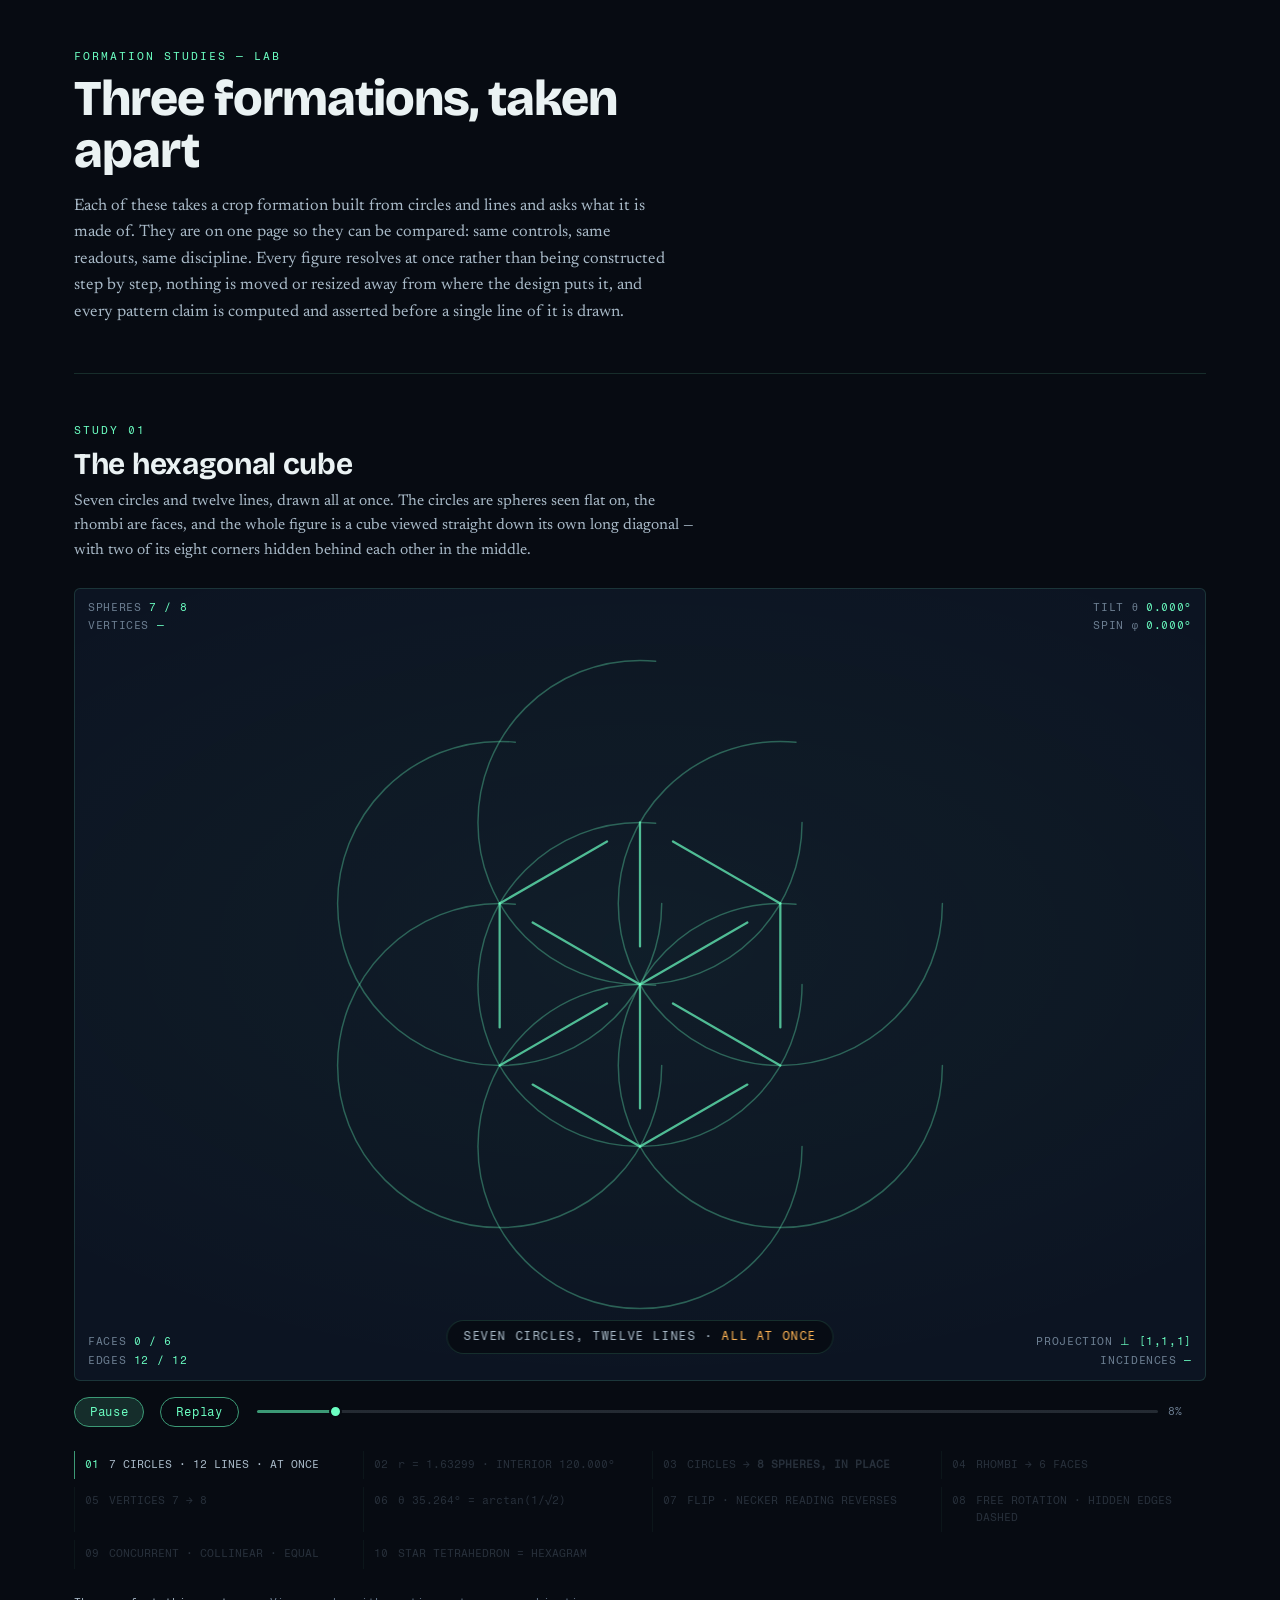
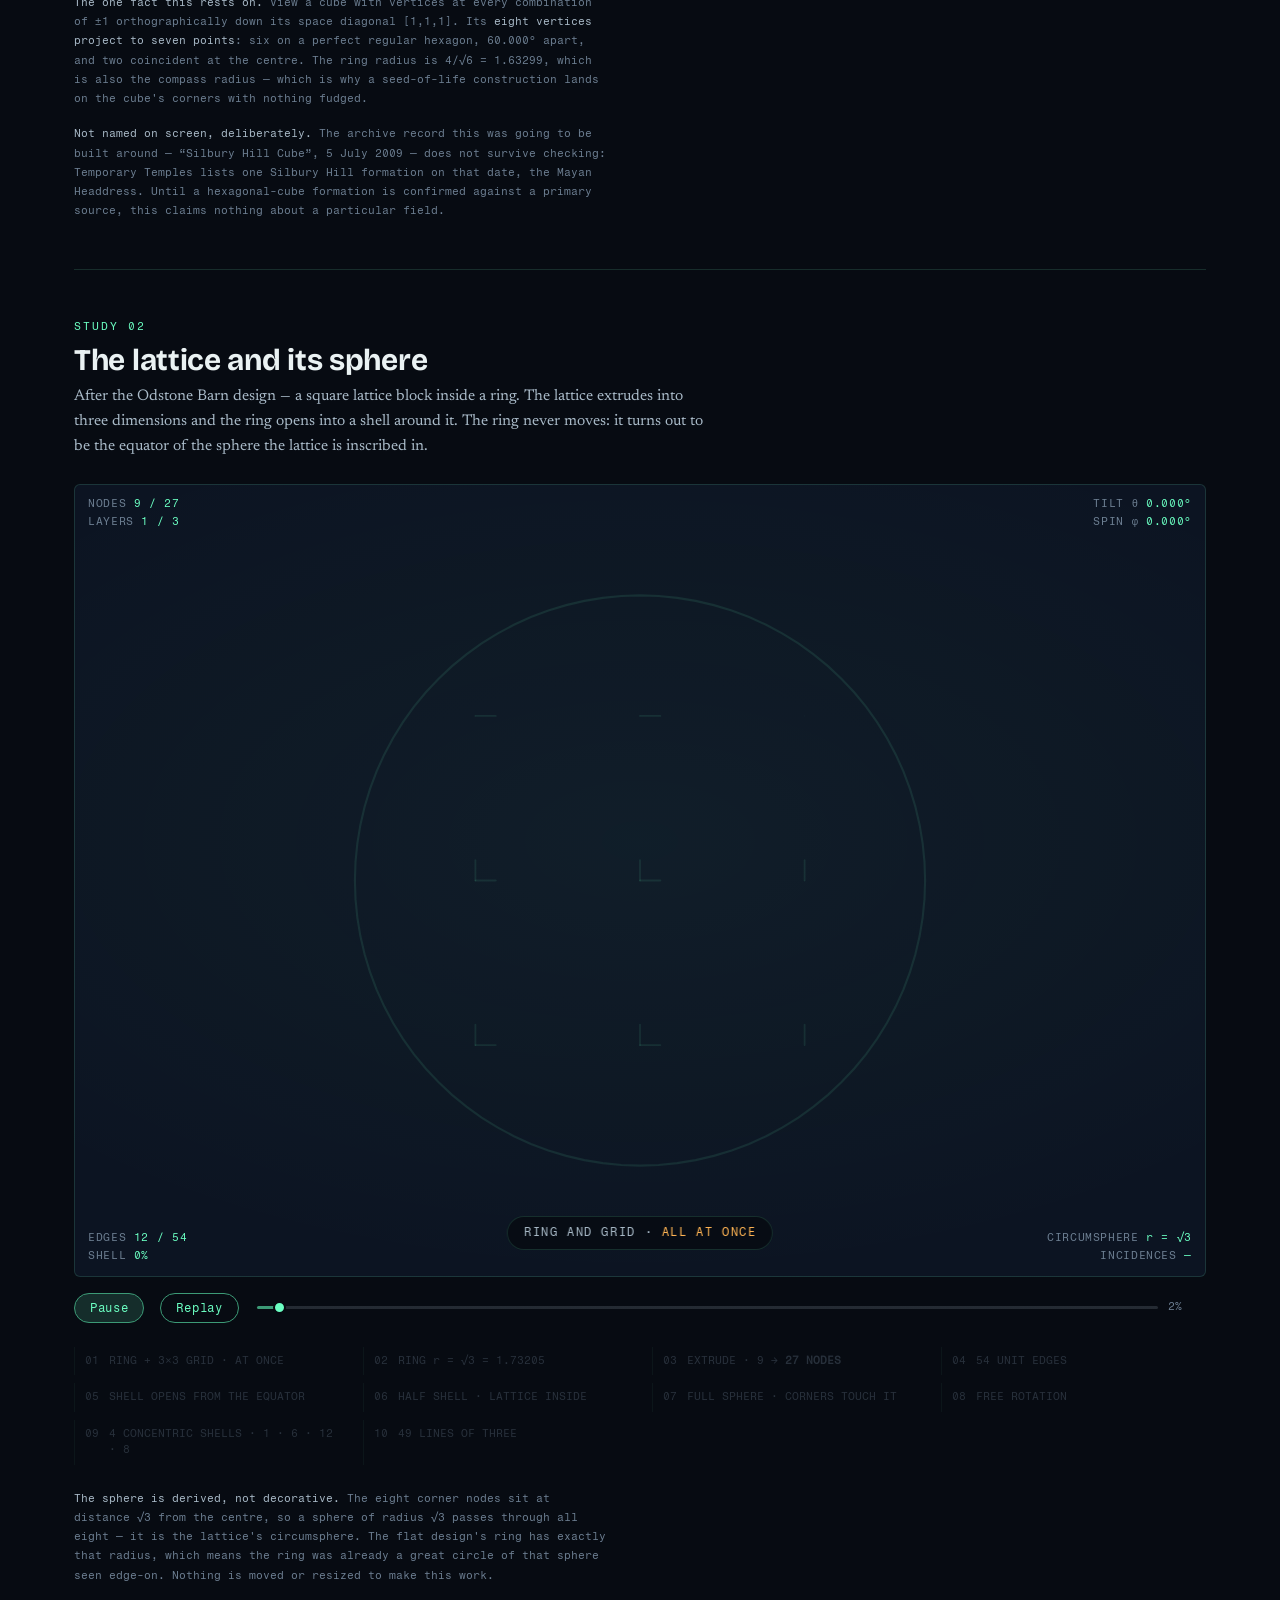
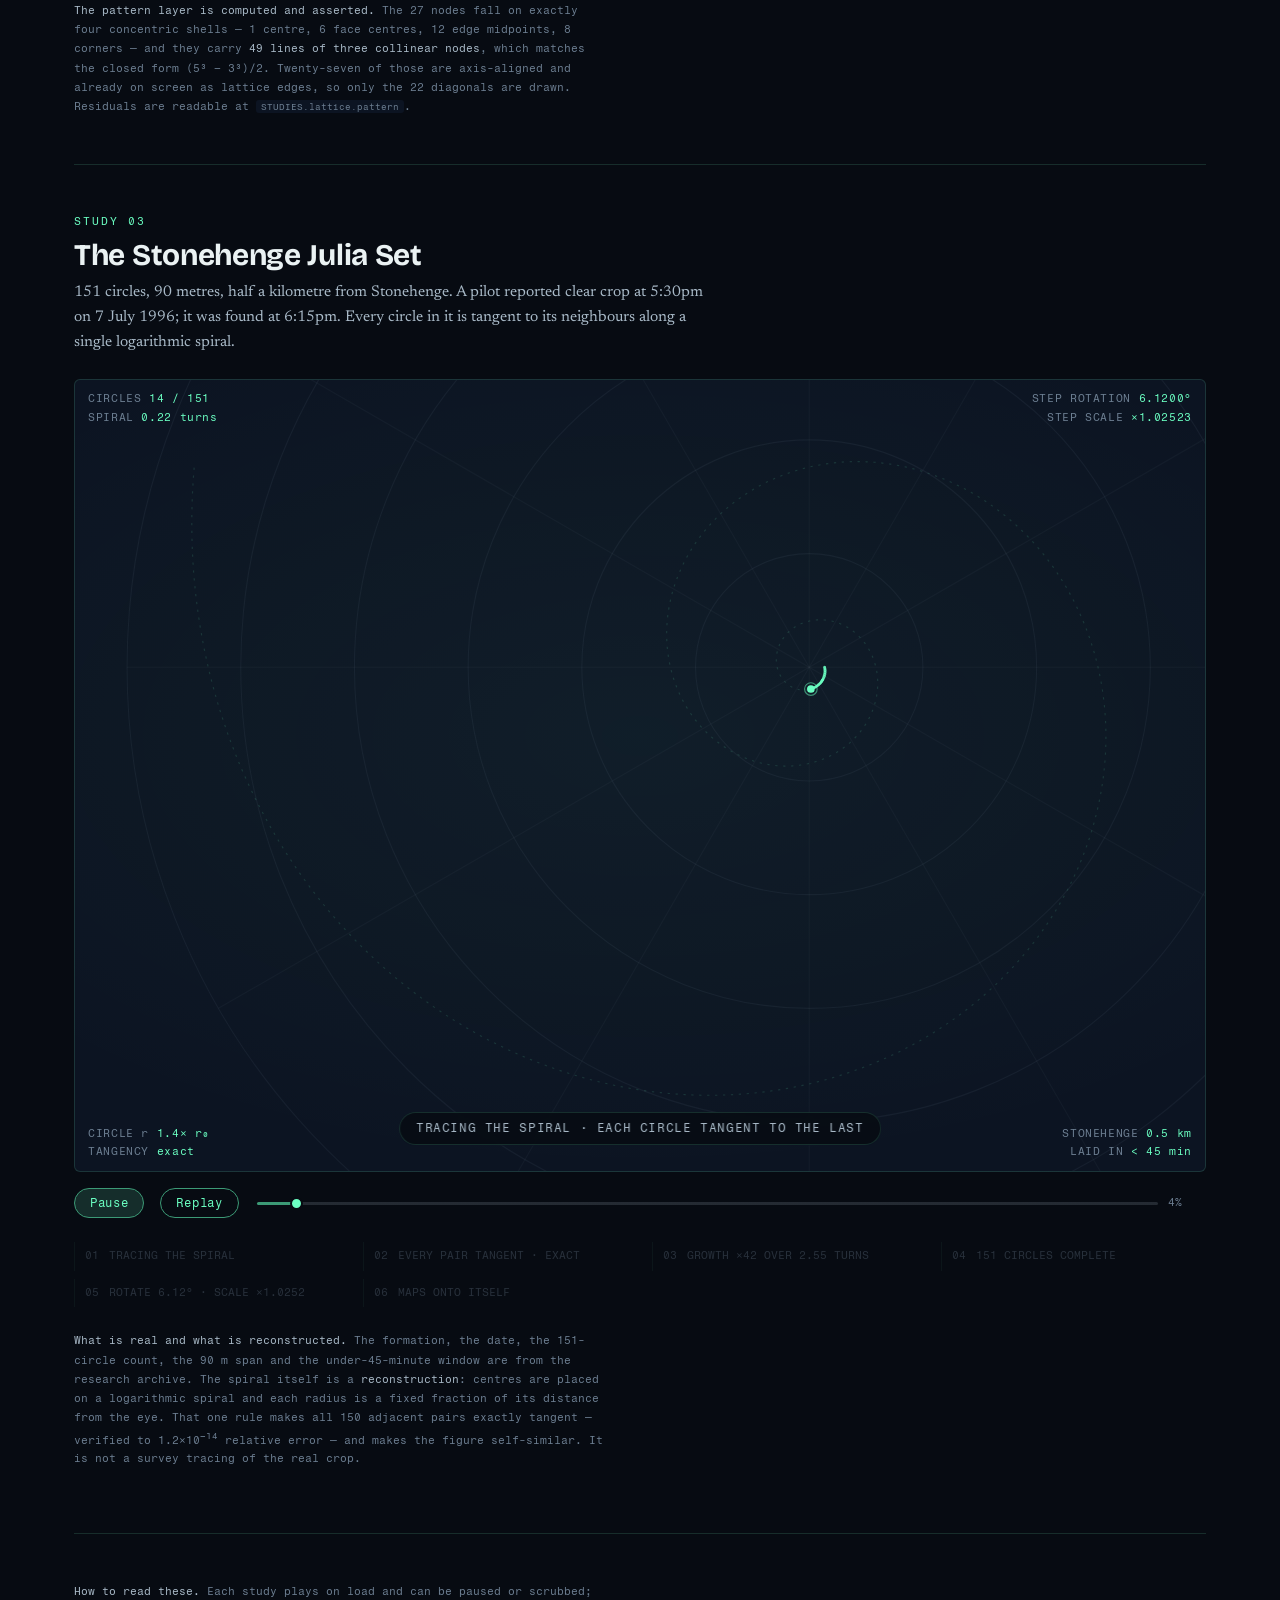
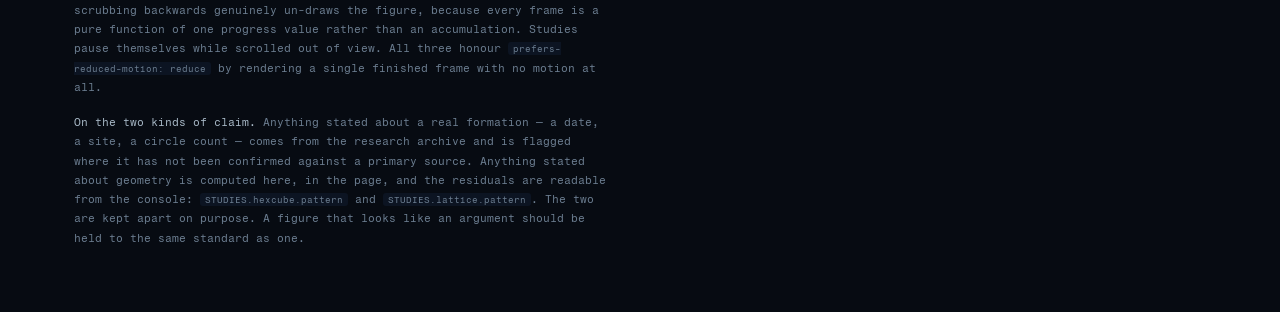
==== labs/index.html @ 10a56e7d "Scan 2026-08-01: no new formations found" ====
<!DOCTYPE html>
<html lang="en">
<head>
<meta charset="UTF-8">
<meta name="viewport" content="width=device-width, initial-scale=1.0">
<title>Formation studies — Crop Circle Watch</title>

<link rel="icon" type="image/svg+xml" href="../logo.svg">
<link rel="preconnect" href="https://fonts.googleapis.com">
<link rel="preconnect" href="https://fonts.gstatic.com" crossorigin>
<link href="https://fonts.googleapis.com/css2?family=Bricolage+Grotesque:wght@400;500;600;700;800&family=Newsreader:ital,wght@0,400;0,500;1,400&family=Fragment+Mono:ital@0;1&display=swap" rel="stylesheet">

<!-- Theme tokens from the site, then the shared lab chrome. Neither file
     defines a colour of its own beyond what styles.css already sets. -->
<link rel="stylesheet" href="../styles.css">
<link rel="stylesheet" href="labs.css">
</head>
<body>

<!-- Shared gradient defs. SVG paint-server references resolve document-wide,
     so one hidden defs block serves every study's own <svg>. -->
<svg width="0" height="0" aria-hidden="true" focusable="false" style="position:absolute">
  <defs>
    <radialGradient id="ccGlow">
      <stop offset="0%"   stop-color="var(--signal)" stop-opacity="0.55"/>
      <stop offset="100%" stop-color="var(--signal)" stop-opacity="0"/>
    </radialGradient>
  </defs>
</svg>

<main class="lab">

  <header class="lab-head">
    <p class="lab-eyebrow">Formation studies — lab</p>
    <h1 class="lab-title">Three formations, taken apart</h1>
    <p class="lab-lede">
      Each of these takes a crop formation built from circles and lines and
      asks what it is made of. They are on one page so they can be compared:
      same controls, same readouts, same discipline. Every figure resolves at
      once rather than being constructed step by step, nothing is moved or
      resized away from where the design puts it, and every pattern claim is
      computed and asserted before a single line of it is drawn.
    </p>
  </header>

  <div id="studies"><!-- populated by anim-engine.js --></div>

  <div class="lab-foot">
    <p class="lab-note">
      <b>How to read these.</b> Each study plays on load and can be paused or
      scrubbed; scrubbing backwards genuinely un-draws the figure, because every
      frame is a pure function of one progress value rather than an accumulation.
      Studies pause themselves while scrolled out of view. All three honour
      <code>prefers-reduced-motion: reduce</code> by rendering a single finished
      frame with no motion at all.
    </p>
    <p class="lab-note">
      <b>On the two kinds of claim.</b> Anything stated about a real formation —
      a date, a site, a circle count — comes from the research archive and is
      flagged where it has not been confirmed against a primary source. Anything
      stated about geometry is computed here, in the page, and the residuals are
      readable from the console: <code>STUDIES.hexcube.pattern</code> and
      <code>STUDIES.lattice.pattern</code>. The two are kept apart on purpose.
      A figure that looks like an argument should be held to the same standard as
      one.
    </p>
  </div>

</main>

<script src="anim-engine.js"></script>
<script src="studies.js"></script>
<script>
(function () {
  'use strict';
  var host = document.getElementById('studies');
  window.__STUDIES = window.ANIM.mountAll(host, window.STUDIES.all);
})();
</script>

</body>
</html>
---- styles.css ----
/* ==========================================================================
   Crop Circle Watch — stylesheet
   Theme: research-console / SETI-listening-post. Dark, quiet, geometric.
   Palette and spacing are defined as variables below — change them here to
   re-theme the whole site without touching markup.

   Type system (deliberately not the usual Inter/Poppins/Space-Grotesk set):
     --font-display  Bricolage Grotesque — headlines, big numbers
     --font-body     Newsreader (serif)  — narrative prose: descriptions,
                      taglines, the About page
     --font-mono     Fragment Mono       — UI chrome, data, labels, tags
   ========================================================================== */

:root{
  /* -- palette -- */
  --bg-0:#070b12;
  --bg-1:#0b1220;
  --panel:#0e1828;
  --panel-soft:#0c1422;
  --border:rgba(120,255,200,0.14);
  --border-strong:rgba(120,255,200,0.30);
  --text-0:#eaf2f3;
  --text-1:#a9bac8;
  --text-2:#6c7e91;
  --accent:#6bffc2;
  --accent-dim:#3c9a76;
  --signal:#ffb454;
  --signal-dim:#9a6c33;

  /* -- chart palette (research page) --
     These are NOT the UI accent colors. Chart marks sit on --panel and have to
     survive colour-vision deficiency, so they were computed in OKLCH at a
     lightness the dark surface can hold (L 0.48-0.67) and machine-validated for
     lightness band, chroma floor, adjacent-pair CVD separation (Machado 2009),
     and WCAG contrast vs --panel. The UI accent #6bffc2 sits at L 0.90 and
     FAILS that band, which is why it is not in this list.

     Assign --cat-1..8 in fixed order and never cycle them: a 9th series folds
     into an "Other" bucket instead. Reordering these breaks CVD separation
     between neighbours — re-run the validator if you change them. */
  --cat-1:#00ac7d;  /* mint   */
  --cat-2:#c68102;  /* amber  */
  --cat-3:#4296e7;  /* blue   */
  --cat-4:#dd696d;  /* red    */
  --cat-5:#78a235;  /* lime   */
  --cat-6:#b773cb;  /* violet */
  --cat-7:#db6f49;  /* orange */
  --cat-8:#0da5b2;  /* teal   */

  /* Sequential ramp (magnitude) — one hue, monotone lightness, light end
     clears the surface at 2.6:1. */
  --seq-1:#04684e;
  --seq-2:#078968;
  --seq-3:#15ab83;
  --seq-4:#48cba1;
  --seq-5:#6eecc1;

  /* Diverging pair (polarity) — amber vs mint with a NEUTRAL grey midpoint.
     Never put a hue at the midpoint. */
  --div-neg-3:#a66c04; --div-neg-2:#ce8703; --div-neg-1:#f0a63c;
  --div-mid:#5c6672;
  --div-pos-1:#36d4a6; --div-pos-2:#05b388; --div-pos-3:#02906d;

  /* Chart chrome — grid and axes stay recessive so marks carry the eye. */
  --chart-grid:rgba(169,186,200,0.13);
  --chart-axis:rgba(169,186,200,0.28);
  --chart-surface:var(--panel);

  /* -- type -- */
  --font-display:'Bricolage Grotesque', 'Segoe UI', sans-serif;
  --font-body:'Newsreader', Georgia, 'Times New Roman', serif;
  --font-mono:'Fragment Mono', 'SF Mono', Consolas, monospace;

  /* -- spacing scale (8px base) -- */
  --s-1:4px; --s-2:8px; --s-3:16px; --s-4:24px; --s-5:32px; --s-6:48px; --s-7:64px;

  --radius:6px;
  --max-width:1180px;
}

*{ box-sizing:border-box; }
/* NB: no `overflow-x:hidden` on html/body — it turns the root into a scroll
   container, which breaks `position:sticky` (the timeline rail) and scroll
   anchoring. Horizontal bleed is prevented at the source instead: the
   watermark layer is `position:fixed` with its own `overflow:hidden`, and the
   hero clips its radar, so nothing overflows the document width. */
html{ scroll-behavior:smooth; }

body{
  margin:0;
  background:var(--bg-0);
  color:var(--text-0);
  font-family:var(--font-body);
  font-size:16px;
  line-height:1.55;
  -webkit-font-smoothing:antialiased;
  min-height:100vh;
}

/* custom scrollbar — thin, accent-tinted, not default chrome */
::-webkit-scrollbar{ width:10px; height:10px; }
::-webkit-scrollbar-track{ background:var(--bg-0); }
::-webkit-scrollbar-thumb{ background:var(--accent-dim); border-radius:6px; }
::-webkit-scrollbar-thumb:hover{ background:var(--accent); }

a{ color:var(--accent); text-decoration:none; }
a:hover{ text-decoration:underline; }
code{ font-family:var(--font-mono); background:var(--panel-soft); padding:1px 5px; border-radius:3px; font-size:0.85em; }

/* ---------------------------------------------------------------------- */
/* Ambient background — restrained starfield + glow, no neon overload    */
/* ---------------------------------------------------------------------- */

.bg-field{
  position:fixed; inset:0; z-index:-2; pointer-events:none;
  background:
    radial-gradient(1px 1px at 8% 22%, rgba(255,255,255,0.5) 50%, transparent 51%),
    radial-gradient(1px 1px at 24% 64%, rgba(255,255,255,0.35) 50%, transparent 51%),
    radial-gradient(1px 1px at 41% 12%, rgba(255,255,255,0.4) 50%, transparent 51%),
    radial-gradient(1px 1px at 58% 78%, rgba(255,255,255,0.3) 50%, transparent 51%),
    radial-gradient(1px 1px at 72% 38%, rgba(255,255,255,0.45) 50%, transparent 51%),
    radial-gradient(1px 1px at 87% 54%, rgba(255,255,255,0.3) 50%, transparent 51%),
    radial-gradient(1px 1px at 95% 18%, rgba(255,255,255,0.4) 50%, transparent 51%),
    radial-gradient(1px 1px at 14% 90%, rgba(255,255,255,0.3) 50%, transparent 51%),
    radial-gradient(900px 600px at 12% -10%, rgba(107,255,194,0.07), transparent 60%),
    radial-gradient(900px 700px at 105% 110%, rgba(255,180,84,0.06), transparent 60%),
    linear-gradient(180deg, var(--bg-0), var(--bg-1) 60%, var(--bg-0));
  background-repeat:no-repeat;
  background-size:100% 100%;
}

/* Giant, near-invisible crop-circle / sacred-geometry glyphs bleeding off
   the page edges — a texture, not a decoration. Fixed + clipped via the
   body's overflow-x guard so they never introduce a horizontal scrollbar.

   Each of the 13 instances (wm-1..wm-13) sets its own size/position/color
   plus three timing custom properties — --wm-peak (the faint opacity it
   fades up to), --wm-duration, --wm-delay — so the shared `wm-fade`
   keyframes below produce a slow, staggered, asynchronous breathing effect
   instead of everything pulsing in lockstep. Position/size/timing are the
   only things that vary per instance; the fade mechanics live in one place. */
.bg-watermarks{
  position:fixed; inset:0; z-index:-2; pointer-events:none; overflow:hidden;
}
.bg-watermarks .wm{
  position:absolute;
  color:var(--accent);
  fill:none;
  opacity:0;
  animation:wm-fade var(--wm-duration, 24s) ease-in-out var(--wm-delay, 0s) infinite;
}
@keyframes wm-fade{
  0%, 100%  { opacity:0; }
  15%, 55%  { opacity:var(--wm-peak); }
  70%       { opacity:0; }
}
@media (prefers-reduced-motion:reduce){
  .bg-watermarks .wm{ animation:none; opacity:var(--wm-peak); }
}

.wm-1{
  width:70vw; height:70vw; max-width:1100px; max-height:1100px;
  top:-22vw; left:-20vw;
  --wm-peak:0.035; --wm-duration:26s; --wm-delay:0s;
}
.wm-2{
  width:60vw; height:60vw; max-width:950px; max-height:950px;
  bottom:-24vw; right:-18vw;
  color:var(--signal);
  --wm-peak:0.03; --wm-duration:31s; --wm-delay:4s;
}
.wm-3{
  width:40vw; height:40vw; max-width:640px; max-height:640px;
  top:38vh; right:-16vw;
  --wm-peak:0.025; --wm-duration:22s; --wm-delay:9s;
}
.wm-4{
  width:26vw; height:26vw; max-width:420px; max-height:420px;
  top:-7vw; right:2vw;
  --wm-peak:0.03; --wm-duration:28s; --wm-delay:14s;
}
.wm-5{
  width:22vw; height:22vw; max-width:360px; max-height:360px;
  top:28vh; left:-9vw;
  color:var(--signal);
  --wm-peak:0.025; --wm-duration:20s; --wm-delay:2s;
}
.wm-6{
  width:34vw; height:34vw; max-width:540px; max-height:540px;
  bottom:-11vw; left:3vw;
  --wm-peak:0.03; --wm-duration:33s; --wm-delay:11s;
}
.wm-7{
  width:24vw; height:24vw; max-width:380px; max-height:380px;
  top:10vh; left:36vw;
  --wm-peak:0.02; --wm-duration:24s; --wm-delay:18s;
}
.wm-8{
  width:17vw; height:17vw; max-width:270px; max-height:270px;
  top:-4vw; left:42vw;
  color:var(--signal);
  --wm-peak:0.028; --wm-duration:19s; --wm-delay:7s;
}
.wm-9{
  width:29vw; height:29vw; max-width:460px; max-height:460px;
  bottom:-8vw; left:28vw;
  --wm-peak:0.025; --wm-duration:29s; --wm-delay:21s;
}
.wm-10{
  width:16vw; height:16vw; max-width:250px; max-height:250px;
  top:58vh; left:-6vw;
  color:var(--signal);
  --wm-peak:0.03; --wm-duration:21s; --wm-delay:16s;
}
.wm-11{
  width:23vw; height:23vw; max-width:360px; max-height:360px;
  bottom:5vh; right:-8vw;
  --wm-peak:0.025; --wm-duration:27s; --wm-delay:6s;
}
.wm-12{
  width:19vw; height:19vw; max-width:300px; max-height:300px;
  top:6vh; right:23vw;
  color:var(--signal);
  --wm-peak:0.025; --wm-duration:23s; --wm-delay:24s;
}
.wm-13{
  width:21vw; height:21vw; max-width:330px; max-height:330px;
  bottom:16vh; left:13vw;
  --wm-peak:0.028; --wm-duration:25s; --wm-delay:13s;
}

.bg-scan{
  position:fixed; inset:0; z-index:-1; pointer-events:none; opacity:0.35;
  background:repeating-linear-gradient(
    to bottom,
    rgba(255,255,255,0.012) 0px,
    rgba(255,255,255,0.012) 1px,
    transparent 1px,
    transparent 3px
  );
}

/* ---------------------------------------------------------------------- */
/* Header — slim sticky bar with site nav                                */
/* ---------------------------------------------------------------------- */

/* NO backdrop-filter here — deliberately. This bar used to be
   rgba(7,11,18,0.86) + blur(10px), which is what caused the intermittent
   flashing. `backdrop-filter` has to re-sample and re-blur everything painted
   behind the element every time that content changes, and behind this header
   sit EIGHT infinite animations: five .bg-watermarks fading opacity on a
   fixed, full-viewport layer, the radar beam and a blip in the hero, and the
   brand mark's own spin. So the blur was being re-rasterized forever, even on
   a completely idle page — and it read as *intermittent* because the watermark
   fades are staggered on 24s cycles with varied delays, so it surfaced in
   bursts as each one drifted under the bar.
   At 86% over a near-black page the blur was doing almost nothing visible
   anyway, so this is opaque instead: same look, none of the cost. If you ever
   reintroduce a translucent header, check what's animating underneath first. */
.site-header{
  position:sticky;
  top:0;
  z-index:50;
  background:var(--bg-0);
  border-bottom:1px solid var(--border);
}

.site-header-inner{
  max-width:var(--max-width);
  margin:0 auto;
  padding:var(--s-4) var(--s-4);
  display:flex;
  flex-wrap:nowrap;
  gap:var(--s-3) var(--s-5);
  /* Top-aligned so the last-scan stamp sits in the actual top corner; the
     brand block is taller, and centering would drop the stamp to mid-bar. */
  align-items:flex-start;
  justify-content:space-between;
  transition:padding .2s ease;
}
.brand{ flex:0 1 auto; min-width:0; }
.header-end{ flex:0 0 auto; }

body.compact .site-header-inner{ padding-top:var(--s-2); padding-bottom:var(--s-2); align-items:center; }
body.compact .brand-mark{ width:34px; height:34px; }
body.compact .tagline{ display:none; }
body.compact .cereology-note{ display:none; }
body.compact .brand-text h1{ font-size:16px; }

.brand{ display:flex; align-items:center; gap:var(--s-3); }

.brand-mark{
  width:60px; height:60px;
  color:var(--accent);
  filter:drop-shadow(0 0 8px rgba(107,255,194,0.35));
  flex-shrink:0;
  animation:spin-slow 13s linear infinite;
  transition:width .2s ease, height .2s ease;
  /* Own compositor layer: this rotates forever AND carries a drop-shadow, so
     without a layer of its own every frame of the spin dirties the whole
     header strip. */
  will-change:transform;
}
@keyframes spin-slow{ to{ transform:rotate(360deg); } }

.brand-text h1{
  font-family:var(--font-display);
  font-size:clamp(21px, 2.7vw, 27px);
  letter-spacing:0.045em;
  margin:0 0 4px;
  font-weight:700;
  transition:font-size .2s ease;
}

.tagline{
  margin:0;
  font-family:var(--font-body);
  color:var(--text-1);
  font-size:14px;
  max-width:46ch;
}

/* Cereology note reused as a header subheading — same markup/class as the
   About-page definition, just smaller and tighter since it now sits under
   the tagline in a fixed-height bar instead of floating in the hero. */
.brand-text .cereology-note{
  margin:4px 0 0;
  gap:7px;
  flex-wrap:nowrap;
  white-space:nowrap;
}
.brand-text .cereology-note .cer-word{ font-size:14.5px; font-style:italic; }
.brand-text .cereology-note .cer-pos{ font-size:12px; }
.brand-text .cereology-note .cer-def{ font-size:14px; flex-basis:auto; }

/* Wraps: with five items the nav is wider than a phone viewport, and an
   unwrapped flex row would push "About" off the right edge. */
.site-nav{ display:flex; gap:var(--s-2) var(--s-4); align-items:center; flex-wrap:wrap; }
.nav-link{
  font-family:var(--font-mono);
  font-size:12.5px;
  letter-spacing:0.08em;
  color:var(--text-1);
  padding:6px 1px;
  border-bottom:1px solid transparent;
}
.nav-link:hover, .nav-link.active{ color:var(--accent); border-bottom-color:var(--accent); text-decoration:none; }

/* Right side of the header bar, stacked as two right-aligned rows:
     row 1 — the last-scan stamp, in the top corner
     row 2 — nav + compact search, beneath it
   Previously all three sat on one row next to the wordmark, which ran the nav
   into the title once the nav grew. Splitting the rows gives the wordmark the
   full left half and keeps the nav clear of it at every width. */
.header-end{
  display:flex;
  flex-direction:column;
  align-items:flex-end;
  gap:var(--s-2);
  flex:0 0 auto;
}

.header-controls{
  display:flex;
  align-items:center;
  gap:var(--s-4);
  flex-wrap:wrap;
  justify-content:flex-end;
}

.header-search .search-box{
  flex:0 1 180px;
  min-width:130px;
  padding:6px 10px;
}
.header-search .search-box svg{ width:14px; height:14px; }
.header-search .search-box input{ font-size:12.5px; }

.header-scan{
  margin:0;
  text-align:right;
  white-space:nowrap;
}
.header-scan dt{
  font-family:var(--font-mono);
  font-size:9.5px;
  letter-spacing:0.12em;
  color:var(--text-2);
  margin:0 0 2px;
  text-transform:uppercase;
}
.header-scan dd{
  margin:0;
  font-family:var(--font-mono);
  font-size:13px;
  /* Always the theme green. Staleness is signalled by the hero status line and
     the footer stamp, not by recolouring this. */
  color:var(--accent);
}

/* ---------------------------------------------------------------------- */
/* Hero — the "dashboard" half of the page                               */
/* ---------------------------------------------------------------------- */

.hero{
  position:relative;
  max-width:var(--max-width);
  margin:0 auto;
  padding:var(--s-6) var(--s-4) var(--s-6);
  overflow:hidden;
}

.radar-sweep{
  position:absolute;
  top:-170px; right:-170px;
  width:440px; height:440px;
  pointer-events:none;
  z-index:0;
}

/* Concentric range rings + faint crosshairs — the static "scope" under the
   rotating beam. Drawn once, doesn't animate, so the eye reads it as a
   fixed instrument face. */
.radar-sweep::before{
  content:"";
  position:absolute;
  inset:0;
  border-radius:50%;
  background:
    repeating-radial-gradient(circle,
      rgba(107,255,194,0.10) 0px, rgba(107,255,194,0.10) 1px,
      transparent 1px, transparent 55px),
    linear-gradient(to bottom, transparent calc(50% - 1px), rgba(107,255,194,0.08) calc(50% - 1px), rgba(107,255,194,0.08) calc(50% + 1px), transparent calc(50% + 1px)),
    linear-gradient(to right, transparent calc(50% - 1px), rgba(107,255,194,0.08) calc(50% - 1px), rgba(107,255,194,0.08) calc(50% + 1px), transparent calc(50% + 1px));
  -webkit-mask-image:radial-gradient(circle, rgba(0,0,0,0.9) 0%, rgba(0,0,0,0.55) 70%, transparent 100%);
  mask-image:radial-gradient(circle, rgba(0,0,0,0.9) 0%, rgba(0,0,0,0.55) 70%, transparent 100%);
  opacity:0.8;
}

/* The rotating beam itself: bright leading edge, long soft trailing fade,
   layered over a very faint full-circle wash so the sweep reads as a real
   scanning wedge rather than a static pie slice. */
.radar-beam{
  position:absolute;
  inset:0;
  border-radius:50%;
  background:
    conic-gradient(from 0deg,
      rgba(107,255,194,0.55) 0deg,
      rgba(107,255,194,0.30) 4deg,
      rgba(107,255,194,0.12) 16deg,
      rgba(107,255,194,0.04) 34deg,
      transparent 60deg,
      transparent 360deg);
  -webkit-mask-image:radial-gradient(circle, rgba(0,0,0,0.95) 0%, rgba(0,0,0,0.7) 75%, transparent 100%);
  mask-image:radial-gradient(circle, rgba(0,0,0,0.95) 0%, rgba(0,0,0,0.7) 75%, transparent 100%);
  opacity:0.7;
  animation:radar-spin 6s linear infinite;
  filter:drop-shadow(0 0 10px rgba(107,255,194,0.25));
}

/* Stationary "blips" the beam passes over. Each pings briefly once per
   sweep cycle, timed via animation-delay to roughly match when the beam
   crosses its angular position. */
.radar-blip{
  position:absolute;
  width:5px; height:5px;
  border-radius:50%;
  background:var(--accent);
  box-shadow:0 0 0 0 rgba(107,255,194,0.6);
  opacity:0;
  animation:blip-ping 6s linear infinite;
}
.radar-blip.b1{ top:28%; left:62%; animation-delay:0.1s; }
.radar-blip.b2{ top:64%; left:70%; animation-delay:1.9s; }
.radar-blip.b3{ top:74%; left:34%; animation-delay:3.3s; }
.radar-blip.b4{ top:40%; left:22%; animation-delay:4.7s; }

@keyframes radar-spin{ to{ transform:rotate(360deg); } }

@keyframes blip-ping{
  0%, 3%{ opacity:0; box-shadow:0 0 0 0 rgba(107,255,194,0); }
  4%{ opacity:1; box-shadow:0 0 0 0 rgba(107,255,194,0.7); }
  9%{ opacity:0.9; box-shadow:0 0 0 10px rgba(107,255,194,0); }
  16%, 100%{ opacity:0; box-shadow:0 0 0 0 rgba(107,255,194,0); }
}

@media (prefers-reduced-motion:reduce){
  .radar-beam{ animation:none; }
  .radar-blip{ animation:none; opacity:0.6; }
}

.hero-inner{ position:relative; z-index:1; }

/* Dashboard subheading — the one-line "what this is" leading the hero. Set in
   the display sans (not the body serif) so it reads as a crisp tagline, with a
   little tracking and a lighter weight for an airy, modern feel. */
.hero-subhead{
  margin:0 0 var(--s-5);
  font-family:var(--font-display);
  font-weight:400;
  font-size:clamp(17px, 2.1vw, 21px);
  line-height:1.4;
  letter-spacing:0.005em;
  color:var(--text-1);
}

.cereology-note{
  display:flex; flex-wrap:wrap; align-items:baseline; gap:8px 10px;
  margin:0 0 var(--s-4);
}
.cereology-note .cer-word{
  font-family:var(--font-display);
  font-weight:700;
  font-size:15px;
  color:var(--accent);
  letter-spacing:0.02em;
}
.cereology-note .cer-ipa{
  font-family:var(--font-mono);
  font-size:12px;
  color:var(--text-1);
}
.cereology-note .cer-pos{
  font-family:var(--font-mono);
  font-size:11px;
  font-style:italic;
  color:var(--text-2);
}
.cereology-note .cer-def{
  font-family:var(--font-body);
  font-style:italic;
  font-size:13.5px;
  color:var(--text-1);
  flex-basis:100%;
}
@media (min-width:560px){
  .cereology-note .cer-def{ flex-basis:auto; }
  .cereology-note .cer-def::before{ content:"— "; }
}

.status-line{
  display:flex; align-items:center; flex-wrap:wrap; gap:var(--s-3) var(--s-6);
  font-family:var(--font-mono); font-size:23px; letter-spacing:0.08em;
  color:var(--text-2); text-transform:uppercase;
  margin-bottom:var(--s-5);
}
.status-line > span:not(.pulse-dot){ color:var(--text-2); flex:0 0 auto; }

.pulse-dot{
  width:14px; height:14px; border-radius:50%; background:var(--accent);
  flex-shrink:0;
  animation:pulse 2.4s ease-out infinite;
}
/* Set by app.js when the scan has gone stale — the dot turns amber and stops
   pulsing, because a calm green heartbeat next to a week-old timestamp is the
   single most misleading thing this page can show. */
.pulse-dot--warn{
  background:var(--signal);
  animation:none;
}
.status-line > span.scan-warn{ color:var(--signal); }
/* app.js also toggles .scan-warn on the footer's "Last scan" value. That had no
   rule of its own, so the class did nothing there — the footer now actually
   carries the amber staleness signal, which matters more since the header
   stamp deliberately stays green. */
#footerUpdated.scan-warn{ color:var(--signal); }

@keyframes pulse{
  0%{ box-shadow:0 0 0 0 rgba(107,255,194,0.45); }
  70%{ box-shadow:0 0 0 14px rgba(107,255,194,0); }
  100%{ box-shadow:0 0 0 0 rgba(107,255,194,0); }
}

/* Last confirmed formation — a small feature block. The accent label sits on
   the left edge directly above the video; the media and details sit in a row
   beneath it. */
.last-formation{
  display:flex;
  flex-direction:column;
  gap:var(--s-3);
  margin-bottom:var(--s-5);
  padding-bottom:var(--s-5);
  border-bottom:1px solid var(--border);
}
.lf-label-row{
  display:flex; flex-wrap:wrap; align-items:center; gap:var(--s-3);
}
.lf-label{
  font-family:var(--font-mono); font-size:16px; letter-spacing:0.16em;
  color:var(--accent); text-transform:uppercase; font-weight:400;
  margin:0;
}
.lf-days{
  font-family:var(--font-mono); font-size:16px; color:var(--signal);
  border:1px solid var(--signal-dim); border-radius:999px; padding:4px 14px;
  white-space:nowrap;
}

.lf-body{
  display:flex;
  align-items:flex-start;
  gap:var(--s-5);
}
.lf-media{
  flex:0 0 360px;
  width:360px;
  aspect-ratio:16/9;
  position:relative;
  border-radius:var(--radius);
  overflow:hidden;
  background:var(--panel-soft);
  border:1px solid var(--border);
}
.lf-media .media-placeholder svg{ width:110px; height:110px; }
.lf-media .play-overlay svg{ width:56px; height:56px; }
.lf-info{
  display:flex; flex-direction:column; gap:11px;
  flex:1;
  min-width:0;
}
.lf-value{
  font-family:var(--font-display); font-size:clamp(30px,4.4vw,44px);
  font-weight:600; color:var(--text-0);
}
.lf-location{
  display:flex; align-items:center; gap:7px;
  margin:0; color:var(--text-1); font-size:15.5px;
  font-family:var(--font-mono);
}
.lf-location svg{ width:16px; height:16px; color:var(--accent-dim); flex-shrink:0; }
.lf-desc{
  margin:2px 0 0;
  font-family:var(--font-body);
  color:var(--text-1);
  font-size:17px;
  line-height:1.65;
  max-width:64ch;
}

.hero-stats{ display:flex; gap:var(--s-6); flex-wrap:wrap; margin:0; padding:0; }
/* row-reverse renders each stat as "<number> <label>" while keeping the
   semantic dt→dd order in the markup. */
.hero-stat{ margin:0; display:flex; flex-direction:row-reverse; align-items:baseline; gap:12px; }
.hero-stat dt{
  font-family:var(--font-mono); font-size:23px; letter-spacing:0.1em;
  color:var(--text-2); margin:0; text-transform:uppercase;
}
.hero-stat dd{ margin:0; font-family:var(--font-mono); font-size:44px; color:var(--accent); line-height:1; }

/* ---------------------------------------------------------------------- */
/* Widgets: news / video / social                                        */
/* ---------------------------------------------------------------------- */

/* Two columns of stacked widgets:
     main (2fr)  Field footage    →  Recent coverage
     side (1fr)  Live chatter     →  Discussion forums

   This used to be a 2x2 CSS grid, which was the wrong tool: grid rows force
   both boxes in a row to start at the same y, so the shorter box in each row
   left a hole underneath it. Live chatter runs ~890px against Field footage's
   ~730px, and Recent coverage ~760px against Discussion forums' ~375px — two
   dead gaps of 150px and 390px. Flex columns stack each box directly under the
   one above it, so the whole block closes up. */
.widget-grid{
  display:flex; gap:var(--s-4);
  margin-bottom:var(--s-5);
  align-items:flex-start;
}
.widget-col{
  display:flex; flex-direction:column; gap:var(--s-4);
  /* Flex items default to min-width:auto, so a track can never shrink below its
     widest item's min-content. The Bluesky embed iframe inside Live chatter has
     a large intrinsic minimum, which dragged the column out past its share and
     overflowed the viewport on a phone. min-width:0 lets it honour the flex
     basis instead. */
  min-width:0;
}
.widget-col--main{ flex:2 1 0; }
.widget-col--side{ flex:1 1 0; }
.widget-col > .widget{ min-width:0; }

.widget{
  background:var(--panel);
  border:1px solid var(--border);
  border-radius:var(--radius);
  padding:var(--s-4);
  display:flex; flex-direction:column;
  min-height:0;
}

/* Field footage — the primary widget, top of the main column. */
.widget-footage{
  min-height:420px;
}
.widget-footage .video-strip{ flex:0 0 auto; }

/* Discussion forums is the shortest box by far (four links). Give it a floor so
   it reads as a deliberate panel rather than an offcut sitting under Live
   chatter. */
.widget-forums{
  min-height:240px;
}

/* Widget headings. Deliberately larger than the site's other mono chrome — at
   11.5px these read as captions and the four boxes looked like one undivided
   field of content. They are the only labels telling you what each box is, so
   they carry a rule and a bright accent icon and sit at display scale. */
.widget h2{
  display:flex; align-items:center; gap:10px;
  font-family:var(--font-mono); font-size:16px; letter-spacing:0.06em; text-transform:uppercase;
  color:var(--text-0); margin:0 0 var(--s-3); padding-bottom:10px; font-weight:400;
  border-bottom:1px solid var(--border);
}
.widget h2 svg{ width:19px; height:19px; color:var(--accent); flex-shrink:0; }

.widget-sub{
  font-family:var(--font-body); font-style:italic; font-size:12.5px;
  color:var(--text-2); margin:-2px 0 var(--s-3); line-height:1.55;
}

.news-list{ list-style:none; margin:0; padding:0; display:flex; flex-direction:column; gap:var(--s-3); }
.news-item a{ display:flex; flex-direction:column; gap:3px; color:inherit; }
.news-item a:hover{ text-decoration:none; }
.news-item a:hover .news-title{ color:var(--accent); }
.news-title{ font-family:var(--font-body); font-size:15px; color:var(--text-0); line-height:1.4; }
.news-meta{
  display:flex; align-items:baseline; flex-wrap:wrap; gap:0 6px;
  font-family:var(--font-mono); font-size:10.5px; color:var(--text-2); letter-spacing:0.04em;
}
.news-meta-sep{ color:var(--text-2); opacity:0.5; }
/* The date is tinted amber — the one part of the meta line you actually scan
   for, and previously indistinguishable from the outlet beside it. Amber is
   already this site's "recency / time" colour (the last-formation chip, the
   non-article kind badges), so it doesn't introduce a new signal. */
.news-date{ color:var(--signal); }
.news-item a:hover .news-date{ color:#ffc87a; }

/* Lead items — the most recent few get a summary paragraph and a little more
   breathing room, so the top of the list reads as reporting rather than a
   bare link list. The tail below them stays compact. */
.news-item--lead{
  padding-bottom:var(--s-3);
  border-bottom:1px solid var(--border);
}
.news-item--lead + .news-item:not(.news-item--lead){ padding-top:var(--s-1); }
.news-item--lead .news-title{ font-size:16.5px; line-height:1.35; }
.news-summary{
  margin:2px 0 1px;
  font-family:var(--font-body);
  font-size:13.5px;
  line-height:1.55;
  color:var(--text-1);
  /* Clamp so one unusually long summary can't dominate the widget. */
  display:-webkit-box;
  -webkit-line-clamp:3;
  line-clamp:3;
  -webkit-box-orient:vertical;
  overflow:hidden;
}

/* Kind badge — article / video / documentary / podcast / event / community */
.news-kind{
  display:inline-flex;
  align-items:center;
  gap:5px;
  align-self:flex-start;
  margin-bottom:2px;
  padding:2px 7px 2px 6px;
  border:1px solid var(--border);
  border-radius:999px;
  background:var(--panel-soft);
  font-family:var(--font-mono);
  font-size:9.5px;
  letter-spacing:0.1em;
  text-transform:uppercase;
  color:var(--text-2);
}
.news-kind svg{ width:11px; height:11px; flex:none; }
.news-item a:hover .news-kind{ border-color:var(--border-strong); color:var(--text-1); }

/* Anything that isn't a plain article is signal-tinted, so a documentary or a
   community event stands out from routine article coverage at a glance. */
.news-kind--documentary,
.news-kind--video,
.news-kind--podcast,
.news-kind--event,
.news-kind--community{
  color:var(--signal);
  border-color:rgba(255,180,84,0.28);
}
.news-item a:hover .news-kind--documentary,
.news-item a:hover .news-kind--video,
.news-item a:hover .news-kind--podcast,
.news-item a:hover .news-kind--event,
.news-item a:hover .news-kind--community{
  border-color:rgba(255,180,84,0.5);
  color:var(--signal);
}

.video-strip{
  display:grid; grid-template-columns:repeat(auto-fill, minmax(200px, 1fr)); gap:var(--s-3);
  padding-bottom:4px; margin:-2px -2px 0;
}
.video-thumb{
  position:relative; width:100%; height:150px;
  border:1px solid var(--border); border-radius:5px;
  padding:0; cursor:pointer; overflow:hidden; background:var(--panel-soft);
}
.video-thumb img{
  width:100%; height:100%; object-fit:cover;
  filter:saturate(0.8) brightness(0.75); transition:filter .15s;
}
.video-thumb:hover img{ filter:saturate(1) brightness(0.92); }
.video-thumb-overlay{
  position:absolute; inset:0; display:flex; align-items:center; justify-content:center;
  background:rgba(7,11,18,0.18);
}
.video-thumb-overlay svg{ width:32px; height:32px; color:var(--text-0); opacity:0.85; }
.video-thumb-label{
  position:absolute; left:0; right:0; bottom:0; padding:6px 8px;
  font-family:var(--font-mono); font-size:11px; color:var(--text-0);
  background:linear-gradient(180deg, transparent, rgba(0,0,0,0.78));
  text-align:left; white-space:nowrap; overflow:hidden; text-overflow:ellipsis;
}

.social-posts{
  display:flex; flex-direction:column; gap:var(--s-3);
  max-height:420px; overflow-y:auto; padding-right:4px; margin-bottom:var(--s-3);
}

.social-empty{
  text-align:center; padding:var(--s-5) var(--s-3);
  border:1px dashed var(--border); border-radius:var(--radius);
  color:var(--text-1);
}
.social-empty svg{ width:30px; height:30px; color:var(--accent-dim); margin-bottom:var(--s-2); opacity:0.7; }
.social-empty p{ margin:0; font-family:var(--font-body); font-size:13px; line-height:1.55; }
.social-empty strong{ color:var(--text-0); font-weight:600; }

.social-card{
  background:var(--panel-soft);
  border:1px solid var(--border);
  border-radius:var(--radius);
  padding:var(--s-3);
  display:flex; flex-direction:column; gap:7px;
}

.social-card-head{ display:flex; align-items:center; gap:7px; flex-wrap:wrap; }
.social-platform{
  font-family:var(--font-mono); font-size:9.5px; letter-spacing:0.06em;
  color:var(--accent-dim); border:1px solid var(--border); border-radius:3px;
  padding:1px 5px; flex-shrink:0; text-transform:uppercase;
}
.social-live-tag, .social-curated-tag{
  font-family:var(--font-mono); font-size:9.5px; letter-spacing:0.04em;
  border-radius:999px; padding:1px 8px; flex-shrink:0;
}
.social-live-tag{ color:var(--accent); border:1px solid var(--accent-dim); background:rgba(107,255,194,0.08); }
.social-curated-tag{ color:var(--text-2); border:1px solid var(--border); }
.social-time{ font-family:var(--font-mono); font-size:10.5px; color:var(--text-2); margin-left:auto; }

.social-mention-link{
  align-self:flex-start;
  background:none; border:0; padding:0; margin:0; cursor:pointer;
  font-family:var(--font-body); font-style:italic; font-size:13px; color:var(--text-1);
  text-align:left;
}
.social-mention-link:hover{ color:var(--accent); text-decoration:underline; }

.social-card-body{ display:flex; flex-direction:column; gap:6px; }
.social-author{ display:flex; gap:7px; align-items:baseline; flex-wrap:wrap; }
.social-author-name{ font-family:var(--font-display); font-size:13px; font-weight:600; color:var(--text-0); }
.social-author-handle{ font-family:var(--font-mono); font-size:11.5px; color:var(--text-2); }
.social-text{ margin:0; font-family:var(--font-body); font-size:13.5px; color:var(--text-1); line-height:1.55; }
.social-view-link{ align-self:flex-start; font-family:var(--font-mono); font-size:11.5px; color:var(--accent); }

/* Bluesky live embed: a brief pulsing skeleton while the oEmbed fetch is in
   flight, then the real embed (Bluesky's own <blockquote>, auto-upgraded to
   an iframe by their embed.js) takes over and styles itself. */
.social-embed-slot.social-skeleton{
  height:88px; border-radius:var(--radius);
  background:linear-gradient(90deg, var(--panel) 0%, rgba(107,255,194,0.06) 50%, var(--panel) 100%);
  animation:skeletonPulse 1.6s ease-in-out infinite;
}
@keyframes skeletonPulse{
  0%, 100%{ opacity:0.55; }
  50%{ opacity:1; }
}
.social-embed-wrap{ border-radius:var(--radius); overflow:hidden; }
.social-embed-wrap iframe{ display:block; width:100%; }

.empty-note{ font-family:var(--font-body); font-style:italic; font-size:13px; color:var(--text-2); }

.keyword-block{ margin-top:auto; padding-top:var(--s-3); border-top:1px solid var(--border); }
.keyword-chips{ display:flex; gap:6px; flex-wrap:wrap; margin-bottom:var(--s-2); }
.keyword-chip{
  display:flex; align-items:center; gap:5px;
  font-family:var(--font-mono); font-size:11.5px; color:var(--text-1);
  background:var(--panel-soft); border:1px solid var(--border);
  border-radius:999px; padding:4px 5px 4px 11px;
}
.keyword-chip button{ background:none; border:0; padding:2px; cursor:pointer; color:var(--text-2); display:flex; }
.keyword-chip button svg{ width:11px; height:11px; }
.keyword-chip button:hover svg{ color:var(--signal); }

.keyword-form{ display:flex; gap:6px; margin-bottom:var(--s-3); }
.keyword-form input{
  flex:1; background:var(--panel-soft); border:1px solid var(--border); border-radius:var(--radius);
  color:var(--text-0); font-family:var(--font-mono); font-size:12.5px; padding:8px 10px; outline:none;
}
.keyword-form input::placeholder{ color:var(--text-2); }
.keyword-form button{
  background:var(--panel-soft); border:1px solid var(--border); border-radius:var(--radius);
  color:var(--accent); padding:0 11px; cursor:pointer; display:flex; align-items:center;
}
.keyword-form button svg{ width:14px; height:14px; }
.keyword-form button:hover{ border-color:var(--accent); }

.keyword-actions{ display:flex; gap:var(--s-3); flex-wrap:wrap; }
.search-launch{
  font-family:var(--font-mono); font-size:12px; color:var(--accent);
  border:1px solid var(--accent-dim); border-radius:999px; padding:6px 13px;
}
.search-launch:hover{ background:rgba(107,255,194,0.08); text-decoration:none; }

.keyword-note{
  margin:8px 0 0; font-family:var(--font-mono); font-size:10.5px;
  color:var(--text-2); line-height:1.5;
}

/* Reddit forums — standing venues in the Discussion forums widget. Not a feed;
   these are entry points. Previously a .reddit-block tucked under Live
   chatter's keyword search, which was the least prominent spot on the page. */
.reddit-links{ display:flex; flex-direction:column; gap:2px; }
.reddit-link{
  display:flex;
  flex-direction:column;
  gap:2px;
  padding:9px 8px;
  margin-inline:-8px;
  border-radius:var(--radius);
  color:inherit;
  transition:background 0.16s ease;
}
.reddit-link:hover{ background:var(--panel-soft); text-decoration:none; }
.reddit-link-name{
  font-family:var(--font-mono);
  font-size:12px;
  color:var(--text-1);
  flex:none;
  transition:color 0.16s ease;
}
.reddit-link:hover .reddit-link-name{ color:var(--accent); }
.reddit-link-note{
  font-family:var(--font-body);
  font-size:11.5px;
  line-height:1.4;
  color:var(--text-2);
}

.scroll-cue{
  display:flex; align-items:center; gap:6px; margin:0 auto;
  background:none; border:1px solid var(--border); border-radius:999px;
  color:var(--text-2); font-family:var(--font-mono); font-size:11.5px; letter-spacing:0.08em;
  padding:9px 18px; cursor:pointer;
}
.scroll-cue svg{ width:12px; height:12px; transform:rotate(90deg); }
.scroll-cue:hover{ color:var(--accent); border-color:var(--accent-dim); }

.hero-sentinel{ height:1px; }

/* ---------------------------------------------------------------------- */
/* Control bar                                                            */
/* ---------------------------------------------------------------------- */

.timeline-section{ padding-top:var(--s-2); scroll-margin-top:80px; }

.control-bar{
  max-width:var(--max-width);
  margin:0 auto;
  padding:var(--s-4) var(--s-4) 0;
  display:flex;
  flex-wrap:wrap;
  gap:var(--s-3);
  align-items:center;
}

/* Segmented "This season / All history" scope toggle in the control bar. */
.scope-toggle{
  display:inline-flex;
  border:1px solid var(--border);
  border-radius:999px;
  padding:3px;
  background:var(--panel);
  flex:0 0 auto;
}
.scope-btn{
  font-family:var(--font-mono);
  font-size:12px; letter-spacing:0.03em;
  padding:6px 14px;
  border:0; border-radius:999px;
  background:none; color:var(--text-2);
  cursor:pointer; white-space:nowrap;
  transition:color .15s, background .15s;
}
.scope-btn:hover{ color:var(--text-0); }
.scope-btn.active{ color:var(--bg-0); background:var(--accent); font-weight:600; }

.search-box{
  display:flex;
  align-items:center;
  gap:var(--s-2);
  background:var(--panel);
  border:1px solid var(--border);
  border-radius:var(--radius);
  padding:9px 12px;
  flex:1 1 240px;
  min-width:220px;
}
.search-box svg{ width:16px; height:16px; color:var(--text-2); flex-shrink:0; }
.search-box input{
  background:none;
  border:none;
  outline:none;
  color:var(--text-0);
  font-family:var(--font-mono);
  font-size:13.5px;
  width:100%;
}
.search-box input::placeholder{ color:var(--text-2); }

.filter-chips{ display:flex; gap:var(--s-2); flex-wrap:wrap; }
.chip{
  font-family:var(--font-mono);
  font-size:12px;
  letter-spacing:0.03em;
  padding:7px 12px;
  border:1px solid var(--border);
  border-radius:999px;
  background:var(--panel);
  color:var(--text-1);
  cursor:pointer;
  transition:border-color .15s, color .15s;
}
.chip:hover{ border-color:var(--border-strong); color:var(--text-0); }
.chip.active{ border-color:var(--accent); color:var(--accent); background:rgba(107,255,194,0.08); }

.jump-btn{
  display:flex; align-items:center; gap:6px;
  font-family:var(--font-mono);
  font-size:12.5px;
  background:var(--panel);
  border:1px solid var(--border);
  color:var(--text-1);
  border-radius:var(--radius);
  padding:9px 14px;
  cursor:pointer;
  white-space:nowrap;
}
.jump-btn svg{ width:14px; height:14px; }
.jump-btn:hover{ border-color:var(--accent); color:var(--accent); }

/* ---------------------------------------------------------------------- */
/* Layout: timeline rail + feed                                           */
/* ---------------------------------------------------------------------- */

.layout{
  max-width:var(--max-width);
  margin:0 auto;
  padding:var(--s-5) var(--s-4) var(--s-7);
  display:grid;
  grid-template-columns:180px 1fr;
  gap:var(--s-5);
  align-items:start;
}

.timeline-rail{
  position:sticky;
  top:calc(var(--s-4) + 70px);
  max-height:calc(100vh - 2 * var(--s-4) - 70px);
  overflow-y:auto;
  padding-right:var(--s-2);
  border-right:1px solid var(--border);
  scroll-behavior:smooth;
}

/* Timeline rail hierarchy — three clearly-tiered, increasingly-indented levels:
   YEAR (bold, flush-left, own line) › Month (indented, uppercase label) ›
   day rows (indented furthest, along a subtle guide line). */
.rail-year{ margin-bottom:var(--s-4); }
.rail-year-label{
  font-family:var(--font-display);
  font-size:17px;
  font-weight:700;
  color:var(--text-0);
  letter-spacing:0.04em;
  margin:0 0 var(--s-2);
  padding-bottom:5px;
  border-bottom:1px solid var(--border);
  cursor:pointer;
  display:flex;
  align-items:center;
  gap:7px;
}
.rail-year-label svg{ width:13px; height:13px; color:var(--accent); transition:transform .15s; }
.rail-year-label.collapsed svg{ transform:rotate(-90deg); }

.rail-month{ margin:0 0 var(--s-3) var(--s-3); }
.rail-month-label{
  font-family:var(--font-mono);
  font-size:11px; letter-spacing:0.14em; text-transform:uppercase;
  color:var(--accent-dim);
  margin:0 0 5px;
}

/* Day rows, indented under the month and hung off a faint guide line. */
.rail-month{ position:relative; }
.rail-days{ margin-left:var(--s-3); border-left:1px solid var(--border); padding-left:var(--s-2); }
.rail-day{
  display:flex;
  align-items:baseline;
  justify-content:space-between;
  gap:8px;
  padding:4px 8px;
  border-radius:4px;
  cursor:pointer;
  font-family:var(--font-mono);
  font-size:12.5px;
  color:var(--text-1);
  transition:background .15s, color .15s;
}
.rail-day:hover{ background:var(--panel-soft); color:var(--text-0); }
.rail-day.active{ color:var(--accent); background:rgba(107,255,194,0.10); }
.rail-day .count{ color:var(--text-2); font-size:11px; }
.rail-day.active .count{ color:var(--accent-dim); }

.feed{ min-width:0; display:flex; flex-direction:column; gap:var(--s-6); }

.day-section{ scroll-margin-top:86px; }

.day-heading{
  display:flex;
  align-items:center;
  gap:var(--s-3);
  margin-bottom:var(--s-3);
}
.day-heading h2{
  font-family:var(--font-mono);
  font-size:13px;
  letter-spacing:0.12em;
  color:var(--accent);
  margin:0;
  white-space:nowrap;
  font-weight:400;
}
.day-heading .rule{ flex:1; height:1px; background:var(--border); }
.day-heading .badge-new{
  font-family:var(--font-mono);
  font-size:10.5px;
  color:var(--signal);
  border:1px solid var(--signal-dim);
  border-radius:999px;
  padding:2px 9px;
  letter-spacing:0.08em;
}

.cards-grid{
  display:grid;
  grid-template-columns:repeat(auto-fill, minmax(300px, 1fr));
  gap:var(--s-4);
}

/* ---------------------------------------------------------------------- */
/* Story card                                                             */
/* ---------------------------------------------------------------------- */

.story-card{
  background:var(--panel);
  border:1px solid var(--border);
  border-radius:var(--radius);
  overflow:hidden;
  display:flex;
  flex-direction:column;
  /* Positioning context for the "+" expand affordance (.card-expand), which
     sits in the card's top-right corner. */
  position:relative;
  transition:border-color .15s, transform .15s, box-shadow .3s;
}
.story-card:hover{ border-color:var(--border-strong); transform:translateY(-2px); }

@keyframes flashPulse{
  0%{ box-shadow:0 0 0 0 rgba(107,255,194,0.55); border-color:var(--accent); }
  100%{ box-shadow:0 0 0 0 rgba(107,255,194,0); border-color:var(--border); }
}
.story-card.flash{ animation:flashPulse 1.4s ease; }

.card-media{
  aspect-ratio:16/9;
  background:var(--panel-soft);
  position:relative;
  border-bottom:1px solid var(--border);
}
.card-media iframe{ width:100%; height:100%; border:0; display:block; }

.media-placeholder{
  width:100%; height:100%;
  display:flex; align-items:center; justify-content:center;
  color:var(--accent-dim);
}
.media-placeholder svg{ width:76px; height:76px; opacity:0.45; }

.media-thumb-btn{
  position:relative;
  width:100%; height:100%;
  border:0; padding:0; margin:0;
  display:block;
  cursor:pointer;
  background:var(--panel-soft);
}
.media-thumb-btn img{
  width:100%; height:100%;
  object-fit:cover;
  display:block;
  filter:saturate(0.8) brightness(0.78);
  transition:filter .15s;
}
.media-thumb-btn:hover img{ filter:saturate(1) brightness(0.92); }
.media-thumb-btn .play-overlay{
  position:absolute; inset:0;
  display:flex; align-items:center; justify-content:center;
  background:linear-gradient(180deg, rgba(7,11,18,0.05), rgba(7,11,18,0.35));
}
.media-thumb-btn .play-overlay svg{
  width:46px; height:46px;
  color:var(--text-0);
  opacity:0.88;
  filter:drop-shadow(0 2px 10px rgba(0,0,0,0.55));
  transition:color .15s, transform .15s;
}
.media-thumb-btn:hover .play-overlay svg{ color:var(--accent); transform:scale(1.08); }

.card-body{
  padding:var(--s-3) var(--s-3) var(--s-4);
  display:flex;
  flex-direction:column;
  gap:8px;
  flex:1;
}

.card-tags{ display:flex; gap:6px; flex-wrap:wrap; }
.tag{
  font-family:var(--font-mono);
  font-size:10.5px;
  letter-spacing:0.06em;
  color:var(--text-2);
  border:1px solid var(--border);
  border-radius:4px;
  padding:2px 7px;
}

/* Authenticity badge — carried from the research registry. Three meaningful
   states, color-coded; the "Unclassified" default renders nothing. */
.auth-badge{
  font-family:var(--font-mono);
  font-size:10px; letter-spacing:0.05em;
  padding:2px 8px; border-radius:999px;
  border:1px solid currentColor;
  white-space:nowrap;
}
.auth-badge.auth-hoax{ color:var(--signal); background:rgba(255,180,84,0.08); }
.auth-badge.auth-anomaly{ color:var(--accent); background:rgba(107,255,194,0.08); }
.auth-badge.auth-contested{ color:var(--text-1); background:rgba(169,186,200,0.06); }

/* Provenance / "read more" links — the trail back into the research sources. */
/* Expandable detail panel — the extra reports behind a merged formation's "+".
   Replaces the old always-visible "More" links row (.card-refs), which made
   merged cards taller and busier than their single-source neighbours. */
.card-detail{
  margin-top:2px; padding-top:var(--s-3);
  border-top:1px dashed var(--border);
  display:grid; gap:var(--s-3);
}
.card-detail[hidden]{ display:none; }

.card-detail-lead{
  margin:0 0 6px;
  font-family:var(--font-mono); font-size:9.5px; letter-spacing:0.12em;
  text-transform:uppercase; color:var(--accent-dim);
}
.card-detail-list{ list-style:none; margin:0; padding:0; display:grid; gap:5px; }
.card-detail-list a{
  font-family:var(--font-mono); font-size:11.5px; color:var(--accent);
  display:inline-flex; align-items:baseline; gap:5px;
}
.card-detail-list a::before{ content:"↗"; font-size:10px; opacity:0.7; }
.card-detail-list a:hover{ text-decoration:underline; }

/* The "+" affordance. Transparent until hovered so it reads as a quiet hint on
   the card rather than a competing control; only rendered for cards that
   actually have extra content, so its presence carries meaning. */
.card-expand{
  position:absolute; top:10px; right:10px;
  width:26px; height:26px;
  display:flex; align-items:center; justify-content:center;
  border-radius:8px;
  border:1px solid transparent;
  background:rgba(7,11,18,0.55);
  color:var(--text-2);
  cursor:pointer;
  transition:background .15s ease, border-color .15s ease, color .15s ease;
  z-index:2;
}
.card-expand:hover,
.card-expand:focus-visible{
  background:rgba(7,11,18,0.85);
  border-color:var(--accent-dim);
  color:var(--accent);
}
/* Glyph drawn from two bars: the vertical one is removed when expanded, so
   "+" becomes "−" with no text reflow. */
.card-expand-glyph{
  position:relative;
  width:11px; height:11px;
  display:block;
}
.card-expand-glyph::before,
.card-expand-glyph::after{
  content:""; position:absolute; background:currentColor; border-radius:1px;
}
.card-expand-glyph::before{ left:0; right:0; top:5px; height:1.5px; }
.card-expand-glyph::after{
  top:0; bottom:0; left:5px; width:1.5px;
  transition:opacity .15s ease, transform .15s ease;
}
.story-card.is-expanded .card-expand-glyph::after{
  opacity:0; transform:scaleY(0);
}
.story-card.is-expanded .card-expand{ color:var(--accent); border-color:var(--accent-dim); }

@media (prefers-reduced-motion:reduce){
  .card-expand, .card-expand-glyph::after{ transition:none; }
}

.card-title{
  font-family:var(--font-display);
  font-size:18px;
  font-weight:600;
  margin:2px 0 0;
  color:var(--text-0);
}

/* Other names the same formation was reported under — see data.js `aliases`.
   Sits directly under the title, deliberately quiet: it's provenance, not a
   second headline. */
.card-aliases{
  margin:3px 0 0;
  font-family:var(--font-mono);
  font-size:11.5px;
  color:var(--text-2);
  line-height:1.5;
}
.card-aliases-lead{
  font-size:9.5px; letter-spacing:0.12em; text-transform:uppercase;
  color:var(--accent-dim);
}

.card-location{
  display:flex; align-items:center; gap:6px;
  margin:0; color:var(--text-1); font-size:12.5px;
  font-family:var(--font-mono);
}
.card-location svg{ width:13px; height:13px; color:var(--accent-dim); flex-shrink:0; }

.card-desc{
  margin:2px 0 0;
  font-family:var(--font-body);
  color:var(--text-1);
  font-size:14.5px;
  line-height:1.65;
}

.card-footer{
  margin-top:auto;
  padding-top:var(--s-3);
  display:flex;
  align-items:center;
  justify-content:space-between;
  font-size:12px;
  color:var(--text-2);
}
.card-date{ display:flex; align-items:center; gap:5px; font-family:var(--font-mono); }
.card-date svg{ width:12px; height:12px; }
.card-source{ display:flex; align-items:center; gap:5px; font-family:var(--font-mono); color:var(--accent); }
.card-source svg{ width:12px; height:12px; }

/* ---------------------------------------------------------------------- */
/* Empty state                                                            */
/* ---------------------------------------------------------------------- */

.empty-state{
  text-align:center;
  padding:var(--s-7) var(--s-4);
  font-family:var(--font-body);
  color:var(--text-1);
  border:1px dashed var(--border);
  border-radius:var(--radius);
}
.empty-state svg{ width:56px; height:56px; color:var(--accent-dim); margin-bottom:var(--s-3); }
.empty-state h3{ font-family:var(--font-display); color:var(--text-0); margin:0 0 6px; }

/* ---------------------------------------------------------------------- */
/* Resources page                                                         */
/* Grouped cards, one per source the daily scan reads. Wider than the      */
/* About page because these are a scannable grid, not a reading column.    */
/* ---------------------------------------------------------------------- */

.resources-body{
  max-width:var(--max-width);
  margin:0 auto;
  padding:var(--s-6) var(--s-4) var(--s-7);
}

.res-intro{ max-width:70ch; margin-bottom:var(--s-6); }
.res-eyebrow{
  margin:0 0 var(--s-2);
  font-family:var(--font-mono);
  font-size:10px; letter-spacing:0.18em; text-transform:uppercase;
  color:var(--accent-dim);
}
.res-title{
  font-family:var(--font-display);
  font-size:clamp(26px, 3.4vw, 36px);
  font-weight:700; letter-spacing:0.01em;
  margin:0 0 var(--s-3); color:var(--text-0);
}
.res-lede{
  margin:0; font-family:var(--font-body);
  font-size:16px; line-height:1.7; color:var(--text-1);
}

.res-section{ margin-top:var(--s-6); }
.res-section-head{ margin-bottom:var(--s-4); }
.res-section-head h3{
  margin:0 0 6px;
  font-family:var(--font-mono);
  font-size:11px; letter-spacing:0.16em; text-transform:uppercase;
  color:var(--accent);
  display:flex; align-items:center; gap:var(--s-3);
}
/* Hairline that runs from the heading to the right edge — the same device the
   day-headings use on the timeline, so the two pages feel related. */
.res-section-head h3::after{
  content:""; flex:1 1 auto; height:1px;
  background:linear-gradient(90deg, var(--border), transparent);
}
.res-section-head p{
  margin:0; max-width:72ch;
  font-family:var(--font-body); font-size:14px; line-height:1.6;
  color:var(--text-2);
}

.res-grid{
  display:grid;
  grid-template-columns:repeat(auto-fit, minmax(330px, 1fr));
  gap:var(--s-4);
}

.res-card{
  display:flex; flex-direction:column;
  padding:var(--s-4);
  border:1px solid var(--border);
  border-radius:14px;
  background:linear-gradient(180deg, rgba(14,22,36,0.72), rgba(9,14,24,0.72));
  transition:border-color .18s ease, transform .18s ease;
}
.res-card:hover{ border-color:var(--accent-dim); transform:translateY(-2px); }

.res-card-top{
  display:flex; align-items:center; justify-content:space-between;
  gap:var(--s-3); margin-bottom:var(--s-3);
}
.res-kind{
  font-family:var(--font-mono);
  font-size:9.5px; letter-spacing:0.12em; text-transform:uppercase;
  padding:3px 8px; border-radius:999px;
  border:1px solid var(--border); color:var(--text-2);
}
.res-kind--aggregator{ color:var(--accent); border-color:rgba(107,255,194,0.35); }
.res-kind--photo{ color:#9ad8ff; border-color:rgba(154,216,255,0.32); }
.res-kind--video{ color:#ffb454; border-color:rgba(255,180,84,0.32); }
.res-kind--archive{ color:#c9a7ff; border-color:rgba(201,167,255,0.32); }
.res-kind--community{ color:#ff9ec4; border-color:rgba(255,158,196,0.32); }
.res-kind--commentary{ color:#ffd479; border-color:rgba(255,212,121,0.32); }

.res-domain{
  font-family:var(--font-mono); font-size:10.5px;
  color:var(--text-2); overflow:hidden; text-overflow:ellipsis; white-space:nowrap;
}

.res-name{
  margin:0 0 var(--s-2);
  font-family:var(--font-display); font-size:19px; font-weight:600;
  color:var(--text-0);
}
.res-desc{
  margin:0 0 var(--s-3);
  font-family:var(--font-body); font-size:14.5px; line-height:1.65;
  color:var(--text-1);
}

.res-offers{
  list-style:none; margin:0 0 var(--s-3); padding:0;
  display:flex; flex-wrap:wrap; gap:6px;
}
.res-offers li{
  font-family:var(--font-mono); font-size:10.5px;
  padding:3px 8px; border-radius:6px;
  background:rgba(120,255,200,0.06);
  border:1px solid rgba(120,255,200,0.10);
  color:var(--text-2);
}

.res-best{
  margin:0 0 var(--s-4);
  font-family:var(--font-body); font-size:13.5px; line-height:1.6;
  color:var(--text-2);
}
.res-best span{
  font-family:var(--font-mono); font-size:9.5px;
  letter-spacing:0.12em; text-transform:uppercase;
  color:var(--accent-dim); margin-right:6px;
}

/* Pinned to the card bottom so buttons line up across a row of uneven cards. */
.res-link{
  margin-top:auto; align-self:flex-start;
  font-family:var(--font-mono); font-size:11.5px; letter-spacing:0.06em;
  color:var(--accent);
  padding:7px 14px; border-radius:8px;
  border:1px solid rgba(107,255,194,0.28);
}
.res-link::after{ content:" ↗"; opacity:0.7; }
.res-link:hover{ background:rgba(107,255,194,0.09); text-decoration:none; }

.res-section--note{ margin-top:var(--s-7); }
.res-unreachable{
  list-style:none; margin:0; padding:0;
  display:grid; gap:var(--s-3);
  max-width:80ch;
}
.res-unreachable li{
  font-family:var(--font-body); font-size:14px; line-height:1.65;
  color:var(--text-2);
  padding-left:var(--s-3);
  border-left:2px solid var(--border);
}
.res-unreachable strong{ color:var(--text-1); font-weight:600; }
.res-unreachable .res-domain{ margin-left:6px; }

@media (max-width:520px){
  .res-grid{ grid-template-columns:1fr; }
  .res-card-top{ flex-direction:column; align-items:flex-start; gap:6px; }
  .res-domain{ max-width:100%; }
}

/* ---------------------------------------------------------------------- */
/* About page                                                             */
/* ---------------------------------------------------------------------- */

.about-body{ max-width:720px; margin:0 auto; padding:var(--s-6) var(--s-4) var(--s-7); }

/* Centered brand header for the article: a large static ring-logo (with a
   soft accent glow) above the title. Static — no spin — so it reads as a
   crest, not the busy header mark. */
.about-header{
  display:flex; flex-direction:column; align-items:center; text-align:center;
  margin-bottom:var(--s-6);
}
.about-logo{
  width:clamp(96px, 16vw, 132px);
  height:clamp(96px, 16vw, 132px);
  color:var(--accent);
  filter:drop-shadow(0 0 16px rgba(107,255,194,0.28));
  margin-bottom:var(--s-4);
}
.about-article h1{
  font-family:var(--font-display); font-size:clamp(26px,4vw,36px);
  font-weight:700; margin:0;
}
.about-article h2{
  font-family:var(--font-display); font-size:18px; font-weight:600;
  margin:var(--s-6) 0 var(--s-2); color:var(--accent);
}
.about-article p{
  font-family:var(--font-body); font-size:16.5px; line-height:1.75;
  color:var(--text-1); margin:0 0 var(--s-3);
}
.about-article p:first-of-type{ color:var(--text-0); }
.about-meta{
  margin-top:var(--s-6); font-family:var(--font-mono) !important;
  font-size:12px !important; color:var(--text-2) !important; line-height:1.6 !important;
}
.about-meta a{ color:var(--accent); }

/* ---------------------------------------------------------------------- */
/* Footer                                                                 */
/* ---------------------------------------------------------------------- */

/* Footer — a proper sign-off band rather than a run-on caption. Three zones
   (identity · nav · scan status) on one row, collapsing to a centered stack on
   narrow screens, with the legal line rendered as a quiet rule-separated tail. */
.site-footer{
  max-width:var(--max-width);
  margin:var(--s-6) auto 0;
  padding:var(--s-5) var(--s-4) var(--s-7);
  border-top:1px solid var(--border);
  color:var(--text-2);
  font-family:var(--font-body);
  font-size:13px;
}

.footer-inner{
  display:grid;
  grid-template-columns:1fr auto auto;
  align-items:center;
  gap:var(--s-4) var(--s-6);
}

/* -- identity -- */
.footer-brand{ display:flex; align-items:center; gap:var(--s-3); }
.footer-mark{
  width:34px; height:34px; flex:none;
  color:var(--accent);
  opacity:0.75;
}
.footer-brand-text p{ margin:0; }
.footer-wordmark{
  font-family:var(--font-display);
  font-weight:700;
  font-size:14px;
  letter-spacing:0.14em;
  text-transform:uppercase;
  color:var(--text-0);
  line-height:1.2;
}
.footer-tagline{
  font-family:var(--font-mono);
  font-size:11px;
  letter-spacing:0.04em;
  color:var(--text-2);
  margin-top:3px !important;
}
.footer-tagline span{ color:var(--text-1); }

/* -- nav -- */
.footer-nav{
  display:flex;
  gap:var(--s-4);
  font-family:var(--font-mono);
  font-size:12px;
  letter-spacing:0.06em;
  text-transform:uppercase;
}
.footer-nav a{
  color:var(--text-1);
  text-decoration:none;
  padding-bottom:2px;
  border-bottom:1px solid transparent;
  transition:color 0.18s ease, border-color 0.18s ease;
}
.footer-nav a:hover{
  color:var(--accent);
  border-bottom-color:var(--border-strong);
  text-decoration:none;
}

/* -- scan status -- */
.footer-status{
  margin:0;
  text-align:right;
  font-family:var(--font-mono);
}
.footer-status dt{
  font-size:10px;
  letter-spacing:0.12em;
  text-transform:uppercase;
  color:var(--text-2);
}
.footer-status dd{
  margin:2px 0 0;
  font-size:12px;
  color:var(--text-1);
}

/* -- legal tail -- */
.footer-legal{
  margin:var(--s-4) 0 0;
  padding-top:var(--s-3);
  border-top:1px solid var(--border);
  max-width:70ch;
  font-size:12px;
  line-height:1.6;
  color:var(--text-2);
}

@media (max-width:760px){
  .footer-inner{
    grid-template-columns:1fr;
    justify-items:center;
    text-align:center;
    gap:var(--s-4);
  }
  .footer-status{ text-align:center; }
  .footer-legal{ text-align:center; margin-inline:auto; }
}

template{ display:none; }

/* ---------------------------------------------------------------------- */
/* Responsive                                                             */
/* ---------------------------------------------------------------------- */

/* Header stacking breakpoint. The wordmark and the cereology line are both
   white-space:nowrap, so the brand block has a hard minimum width and CANNOT
   compress — once the nav needs more room than the leftover space, it runs
   straight over the title instead of shrinking. That collision starts around
   1165px (measured, with the cereology line — not the h1 — as the widest part
   of the brand), so the header wraps at 1200 rather than at the 860px used
   elsewhere: below this width the right-hand stack takes a full row of its own
   under the wordmark. Measure before lowering this — the old 860px value let
   the nav overlap the title through the whole 860–1165px range, which is what
   put "Dashboard" on top of the title. */
@media (max-width:1200px){
  .site-header-inner{ flex-wrap:wrap; align-items:flex-start; }
  .header-end{ flex:1 1 100%; align-items:stretch; }
  .header-scan{ text-align:left; }
  .header-controls{ justify-content:flex-start; }
}

/* One column. Four boxes make a long phone scroll, so the order below the fold
   matters: footage, chatter, coverage, forums — the two live/most-current
   panels first, the two reference panels after. DOM order is column-major
   (footage, coverage / chatter, forums), so the column wrappers dissolve with
   `display:contents` and `order` restores the reading sequence. Drop the
   min-heights too, so no box reserves space it isn't using. */
@media (max-width:980px){
  /* align-items has to flip back to stretch. On the desktop row it keeps the
     two columns from matching heights; on this single column it is the cross
     axis, and flex-start would shrink-wrap every box to its own min-content —
     which blows Live chatter out to the Bluesky iframe's intrinsic 446px
     inside a 343px viewport. */
  .widget-grid{ flex-direction:column; align-items:stretch; }
  .widget-col{ display:contents; }
  .widget-footage{ min-height:0; order:1; }
  .widget-social{ order:2; }
  .widget-news{ order:3; }
  .widget-forums{ min-height:0; order:4; }
}

@media (max-width:860px){
  .layout{ grid-template-columns:1fr; }
  .timeline-rail{
    position:static;
    max-height:none;
    overflow:visible;
    border-right:none;
    border-bottom:1px solid var(--border);
    padding-bottom:var(--s-3);
    margin-bottom:var(--s-2);
  }
  .lf-body{ flex-direction:column; align-items:flex-start; }
  .status-line{ gap:var(--s-2) var(--s-4); }
  .hero-stats{ gap:var(--s-4); }
  .radar-sweep{ display:none; }
}

@media (max-width:520px){
  .cards-grid{ grid-template-columns:1fr; }
  .video-strip{ grid-template-columns:repeat(auto-fill, minmax(130px, 1fr)); }
  .video-thumb{ height:90px; }
  .lf-media{ flex:0 0 100%; width:100%; }
}

@media (max-width:480px){
  .hero{ padding:var(--s-5) var(--s-3) var(--s-5); }
  .status-line{ gap:var(--s-2) var(--s-3); font-size:16px; }
  .hero-stats{ gap:var(--s-3) var(--s-5); }
  .hero-stat dd{ font-size:30px; }
  .hero-stat dt{ font-size:14px; }
  .widget{ padding:var(--s-3); }
  .site-header-inner{ padding-left:var(--s-3); padding-right:var(--s-3); }
  .control-bar{ padding-left:var(--s-3); padding-right:var(--s-3); }
  .layout{ padding-left:var(--s-3); padding-right:var(--s-3); }
  .search-box{ min-width:0; flex-basis:100%; }
  .keyword-actions{ flex-direction:column; align-items:stretch; }
  .search-launch{ text-align:center; }
  .lf-label{ font-size:14px; }
  .lf-days{ font-size:14px; }
  .lf-value{ font-size:24px; }
  .header-end{ width:100%; justify-content:space-between; }
  .header-search .search-box{ min-width:0; flex:1 1 auto; }
  .brand-text .cereology-note{ white-space:normal; flex-wrap:wrap; }
  .brand-text .cereology-note .cer-def{ flex-basis:100%; }
}
---- labs/labs.css ----
/* ==========================================================================
   labs.css — shared chrome for the formation studies.

   Consumes the site's theme tokens from ../styles.css; defines no colours of
   its own. Used by labs/index.html (all studies on one page, for comparison)
   and by the single-study wrapper pages.

   No asterisk-slash sequences inside comment bodies — one of those inside a
   CSS comment silently swallowed an entire rule once.
   ========================================================================== */

body{ margin:0; min-height:100vh; }

.lab{
  max-width:1180px;
  margin:0 auto;
  padding:var(--s-6) var(--s-4) var(--s-7);
}

.lab-head{ max-width:66ch; margin-bottom:var(--s-6); }
.lab-eyebrow{
  margin:0 0 var(--s-2);
  font-family:var(--font-mono); font-size:11px;
  letter-spacing:0.18em; text-transform:uppercase; color:var(--accent);
}
.lab-title{
  margin:0 0 var(--s-3);
  font-family:var(--font-display); font-weight:800;
  font-size:clamp(30px,5vw,50px); line-height:1.04; letter-spacing:-0.02em;
  color:var(--text-0);
}
.lab-lede{
  margin:0; font-family:var(--font-body); font-size:16.5px;
  line-height:1.6; color:var(--text-1);
}

/* ---- one study --------------------------------------------------------- */

.study{
  padding-top:var(--s-6);
  border-top:1px solid var(--border);
}
.study + .study{ margin-top:var(--s-6); }

.study-head{ max-width:70ch; margin-bottom:var(--s-4); }
.study-index{
  font-family:var(--font-mono); font-size:11px; letter-spacing:0.18em;
  text-transform:uppercase; color:var(--accent); margin:0 0 var(--s-2);
}
.study-title{
  margin:0 0 var(--s-2);
  font-family:var(--font-display); font-weight:700;
  font-size:clamp(22px,3vw,30px); line-height:1.15; letter-spacing:-0.01em;
  color:var(--text-0);
}
.study-lede{
  margin:0; font-family:var(--font-body); font-size:15.5px;
  line-height:1.6; color:var(--text-1);
}

/* ---- stage ------------------------------------------------------------- */

.stage{
  position:relative;
  border:1px solid var(--border);
  border-radius:var(--radius);
  background:
    radial-gradient(120% 90% at 50% 45%, rgba(107,255,194,0.045), transparent 62%),
    var(--panel-soft);
  overflow:hidden;
}
.stage-svg{ display:block; width:100%; height:auto; }

/* Readouts are HTML, not SVG text, so they never scale with the viewBox.
   SVG text scales with the viewBox and turns to 4px mush on a phone. */
.hud{
  position:absolute; inset:0;
  pointer-events:none;
  font-family:var(--font-mono);
}
.hud-corner{
  position:absolute;
  padding:10px 13px;
  font-size:10.5px; line-height:1.75;
  letter-spacing:0.06em;
  color:var(--text-2);
}
.hud-tl{ top:0; left:0; }
.hud-tr{ top:0; right:0; text-align:right; }
.hud-bl{ bottom:0; left:0; }
.hud-br{ bottom:0; right:0; text-align:right; }

.hud-k{ color:var(--text-2); }
.hud-v{ color:var(--accent); font-variant-numeric:tabular-nums; }
.hud-v--signal{ color:var(--signal); }
/* Flashes at the moment a count changes for a real reason. */
.hud-v--split{
  color:var(--signal);
  text-shadow:0 0 12px rgba(255,180,84,0.55);
}

.phase{
  position:absolute; left:50%; bottom:26px;
  transform:translateX(-50%);
  max-width:calc(100% - 40px);
  margin:0;
  padding:7px 16px;
  border:1px solid var(--border);
  border-radius:999px;
  background:rgba(7,11,18,0.82);
  backdrop-filter:blur(3px);
  -webkit-backdrop-filter:blur(3px);
  white-space:nowrap; overflow:hidden; text-overflow:ellipsis;
  font-family:var(--font-mono); font-size:11.5px;
  letter-spacing:0.14em; text-transform:uppercase;
  color:var(--text-1);
}
.phase b{ color:var(--signal); font-weight:400; }

/* ---- controls ---------------------------------------------------------- */

.controls{
  display:flex; align-items:center; gap:var(--s-3);
  margin-top:var(--s-3); flex-wrap:wrap;
}
.btn{
  appearance:none; cursor:pointer;
  padding:7px 15px;
  border:1px solid var(--accent-dim); border-radius:999px;
  background:none; color:var(--accent);
  font-family:var(--font-mono); font-size:11.5px; letter-spacing:0.06em;
}
.btn:hover{ background:rgba(107,255,194,0.08); }
.btn[aria-pressed="true"]{ background:rgba(107,255,194,0.14); }

.scrub{ flex:1; min-width:180px; display:flex; align-items:center; gap:var(--s-2); }
.scrub input[type="range"]{
  flex:1; appearance:none; height:3px; border-radius:3px;
  background:linear-gradient(90deg,var(--accent-dim) var(--fill,0%),rgba(169,186,200,0.18) var(--fill,0%));
  cursor:pointer;
}
.scrub input[type="range"]::-webkit-slider-thumb{
  appearance:none; width:13px; height:13px; border-radius:50%;
  background:var(--accent); border:2px solid var(--bg-0); cursor:pointer;
}
.scrub-label{
  font-family:var(--font-mono); font-size:10.5px; color:var(--text-2);
  font-variant-numeric:tabular-nums; min-width:38px;
}

/* ---- accumulated analysis log ------------------------------------------
   A floating column beside the figure collides with the graphic under ~700px,
   so the log sits below the stage. Entries dim until p reaches them, then
   latch on; scrubbing back un-latches them, same as everything else. */

.log{
  margin:var(--s-4) 0 0;
  padding:0; list-style:none;
  display:grid;
  grid-template-columns:repeat(auto-fit,minmax(232px,1fr));
  gap:var(--s-2) var(--s-4);
  font-family:var(--font-mono); font-size:11px; line-height:1.5;
}
.log li{
  display:flex; gap:10px; align-items:baseline;
  padding:6px 0 6px 10px;
  border-left:1px solid var(--border);
  color:var(--text-2);
  opacity:0.32;
  transition:opacity 0.3s ease, color 0.3s ease, border-color 0.3s ease;
}
.log li.on{ opacity:1; color:var(--text-1); border-left-color:var(--accent-dim); }
.log li.key.on{ border-left-color:var(--signal); color:var(--text-0); }
.log-i{ color:var(--text-2); font-variant-numeric:tabular-nums; }
.log li.on .log-i{ color:var(--accent); }
.log li.key.on .log-i{ color:var(--signal); }

.study-note,
.lab-note{
  max-width:76ch; margin:var(--s-4) 0 0;
  font-family:var(--font-mono); font-size:11px; line-height:1.75; color:var(--text-2);
}
.study-note + .study-note,
.lab-note + .lab-note{ margin-top:var(--s-3); }
.study-note b,
.lab-note b{ color:var(--text-1); font-weight:400; }

.lab-foot{
  margin-top:var(--s-7); padding-top:var(--s-4);
  border-top:1px solid var(--border);
}

/* On a phone the stage is only ~340px wide, and an overlaid HUD both covers
   the figure and collides with itself. Below 640px the readouts stop being an
   overlay and become a tidy block underneath, leaving the graphic clear. */
@media (max-width:640px){
  .lab{ padding-inline:var(--s-3); }

  .hud{
    position:static;
    display:grid;
    grid-template-columns:1fr 1fr;
    gap:2px var(--s-3);
    padding:var(--s-3) var(--s-3) calc(var(--s-3) + 2px);
    border-top:1px solid var(--border);
    pointer-events:auto;
  }
  .hud-corner{
    position:static;
    padding:0;
    text-align:left;
    font-size:10px;
  }
  .phase{
    position:static;
    transform:none;
    grid-column:1 / -1;
    justify-self:start;
    margin-top:var(--s-2);
    max-width:100%;
    font-size:10px;
    letter-spacing:0.1em;
    white-space:normal;
  }
}
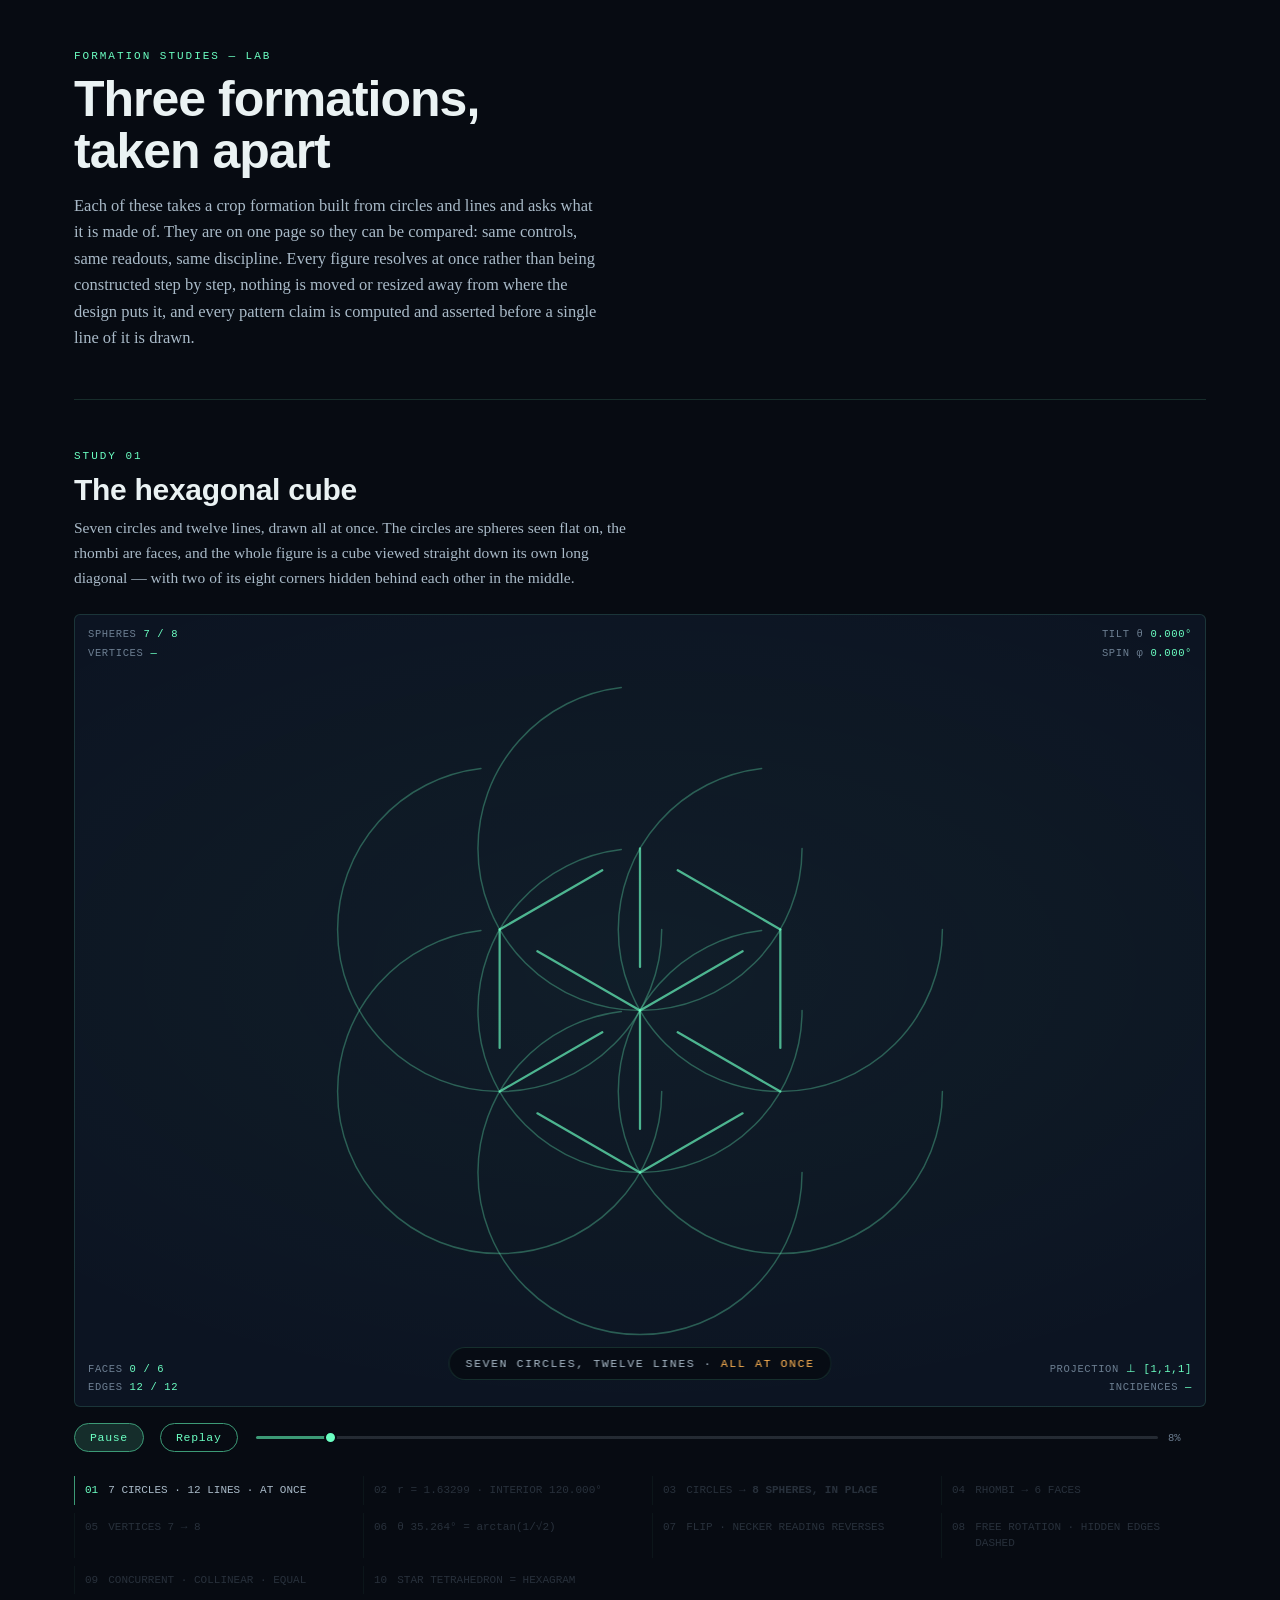
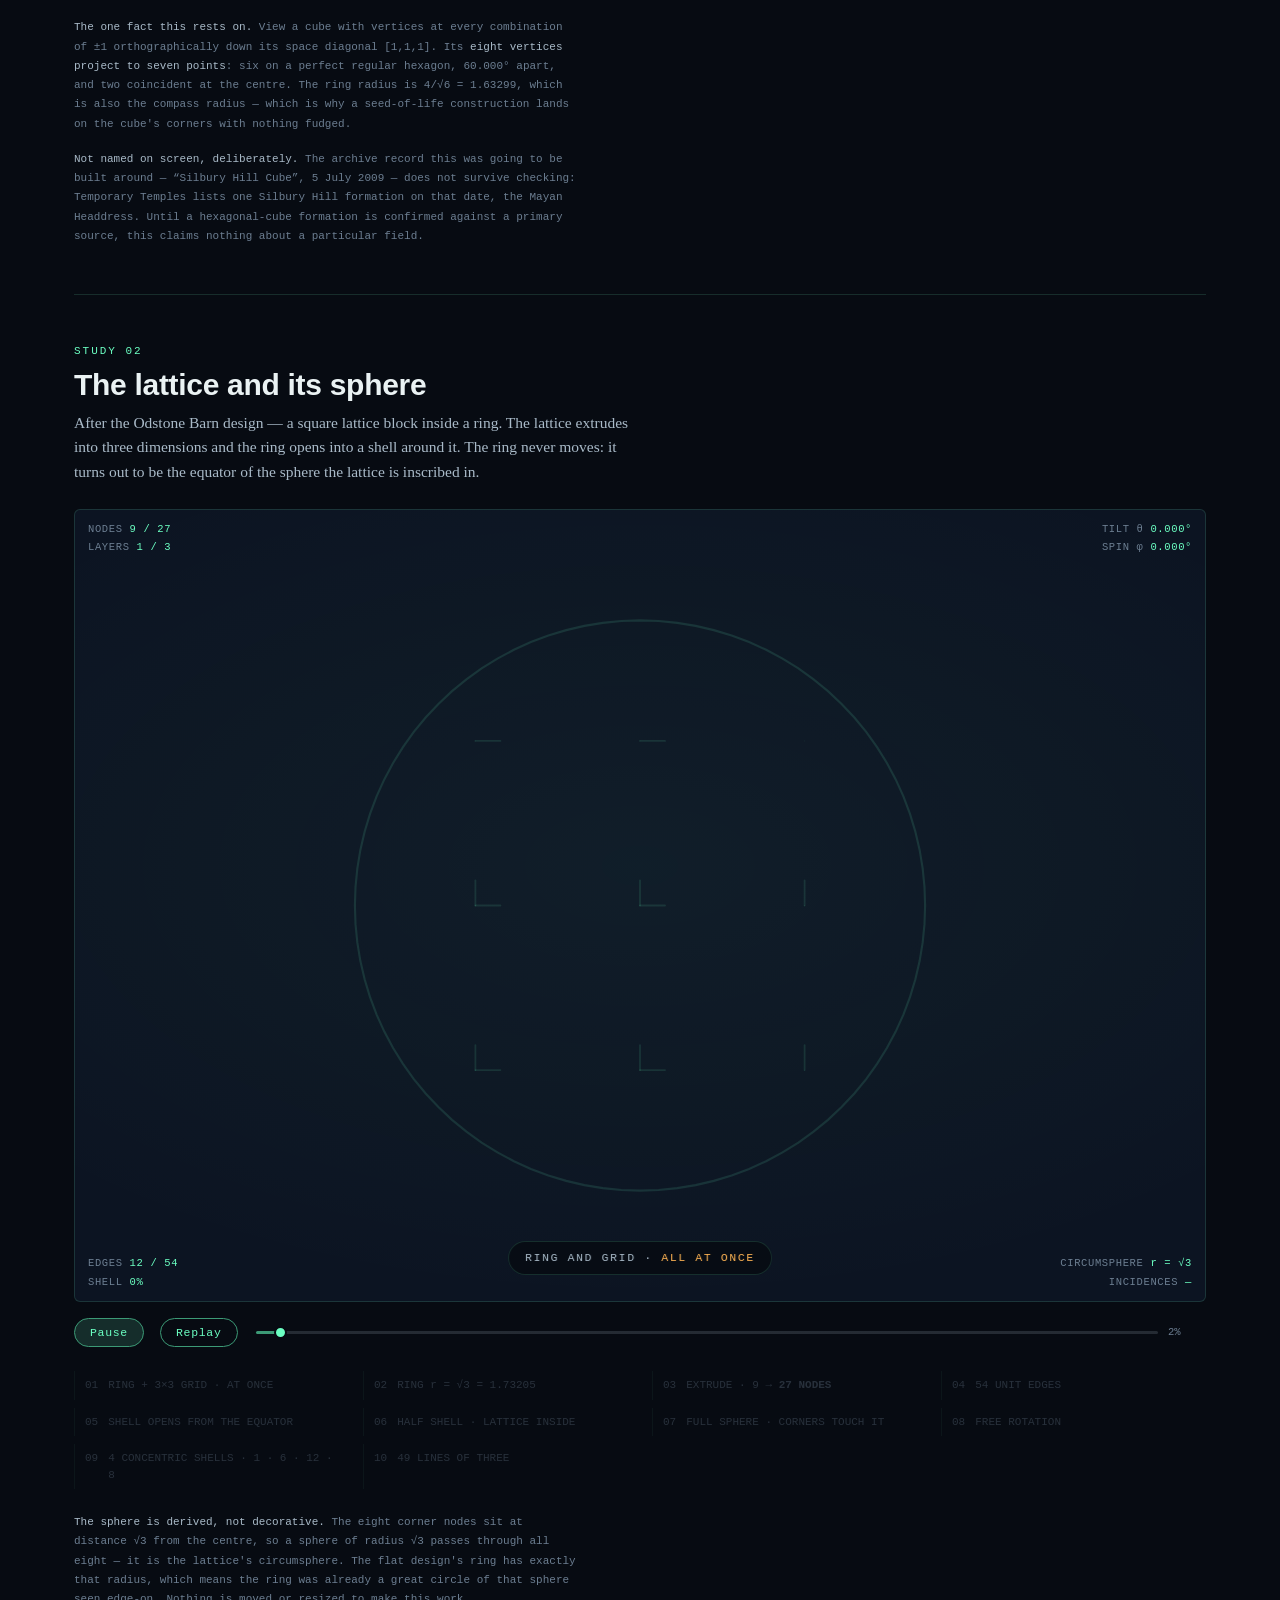
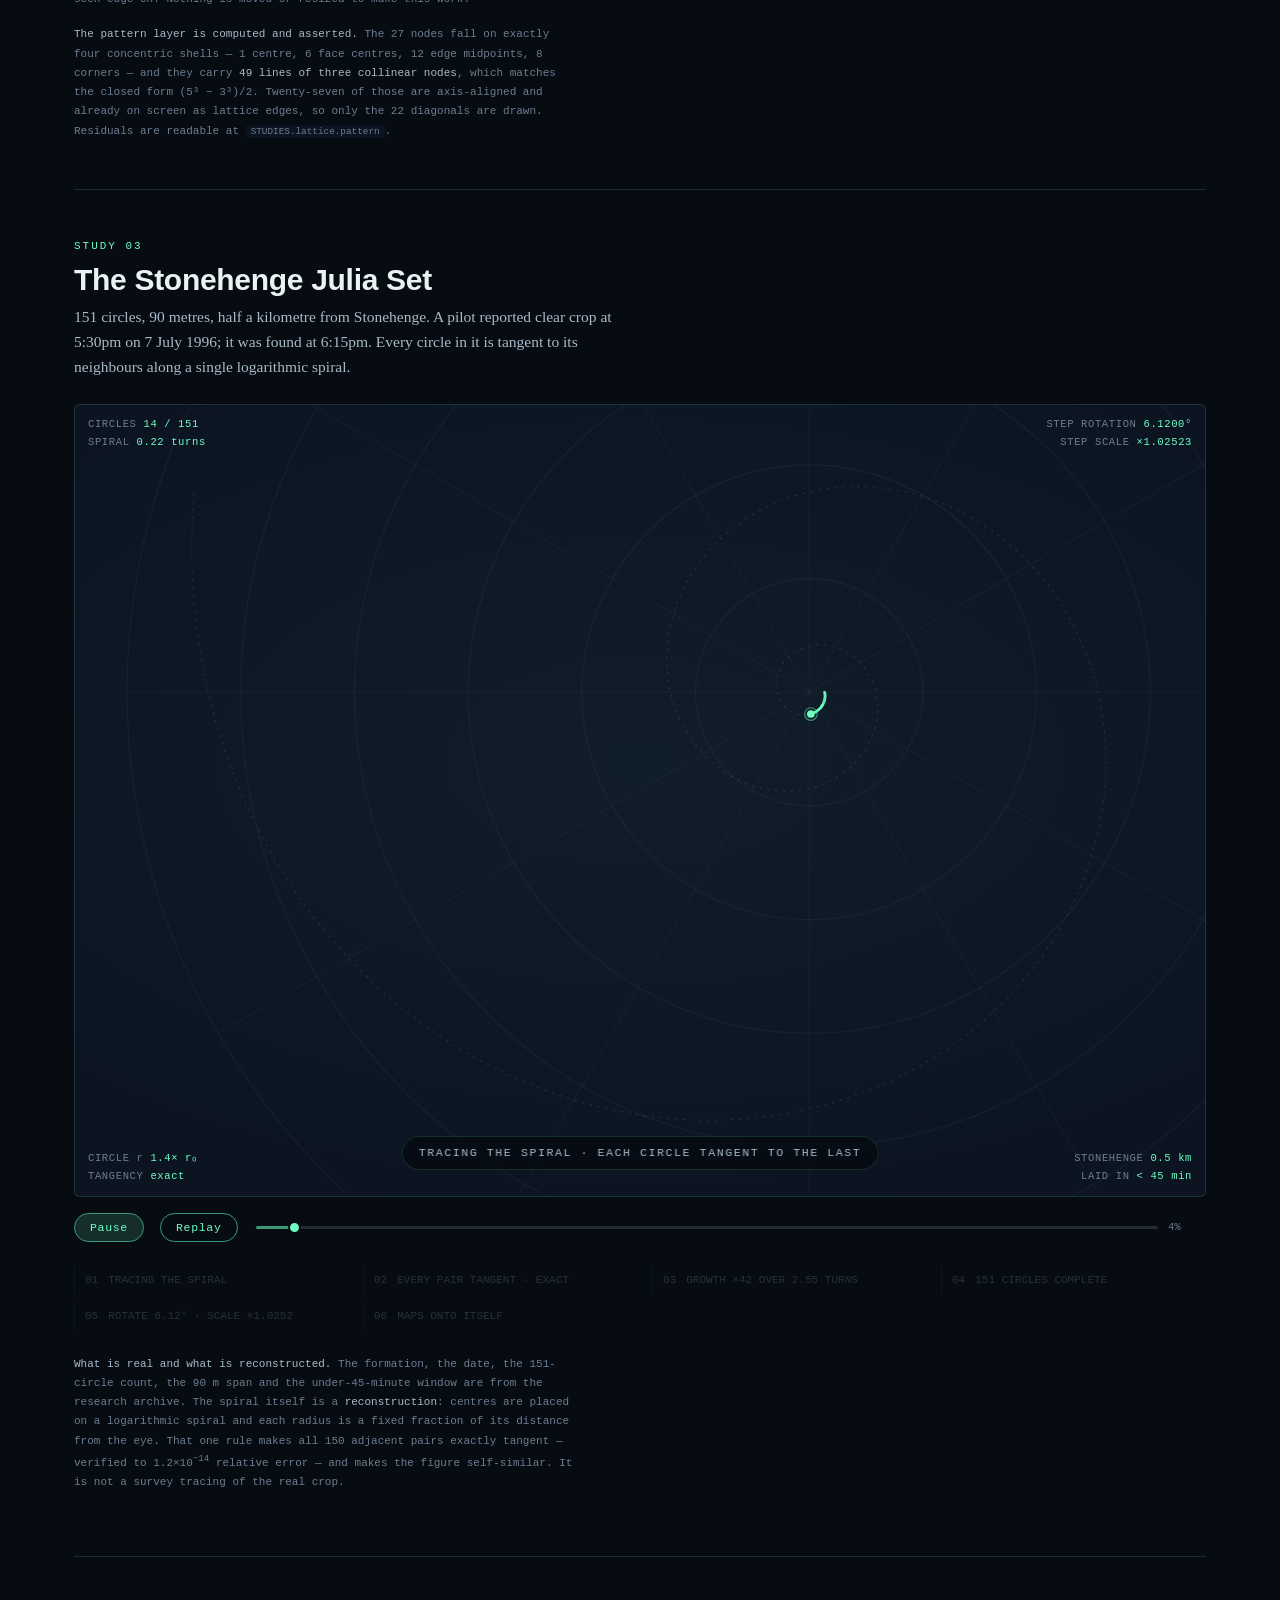
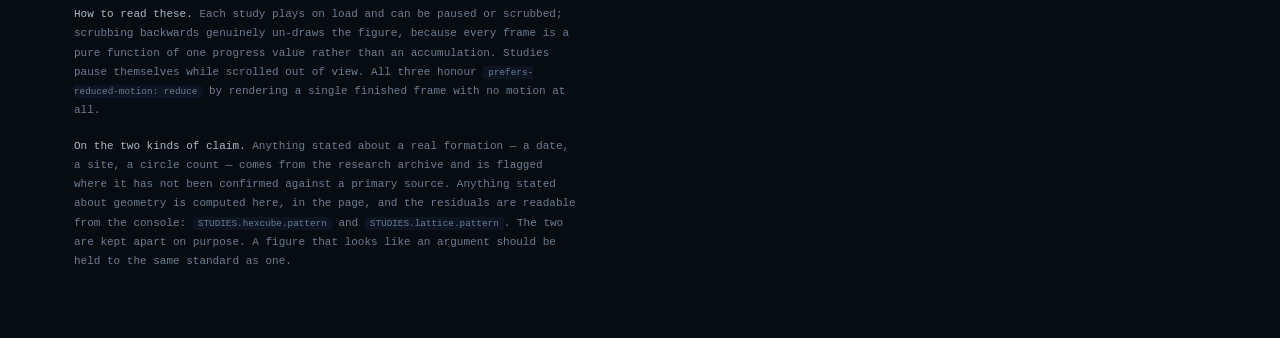
==== commit f3e4319b: "Research page: pipe tabs, drop internal tabs, fill text width site-wide Research page: - Added a "Re" ====
--- a/labs/index.html
+++ b/labs/index.html
@@ -3,6 +3,29 @@
 <head>
 <meta charset="UTF-8">
 <meta name="viewport" content="width=device-width, initial-scale=1.0">
+
+<!-- Security policy. GitHub Pages serves static files and cannot set response
+     headers, so the policy has to ride in the document itself. Two known
+     limits of the meta form: frame-ancestors is ignored (clickjacking cover
+     needs a real header, i.e. a proxy/CDN in front of Pages), and there is no
+     report-uri. Everything else here is enforced normally.
+
+     Every script on this site is an external file precisely so script-src can
+     stay 'self' — that single directive is what stops a string injected into
+     data.js (which the unattended daily scan writes from third-party pages)
+     from ever executing. Do NOT add 'unsafe-inline' to script-src to make an
+     inline snippet work; put the snippet in a .js file instead.
+
+     Hosts allowed, and why:
+       embed.bsky.app      Bluesky oEmbed JSON + embed.js (Live chatter widget)
+       cdn/video.bsky.app  avatars and clips inside those embeds
+       fonts.googleapis    the three webfonts; fonts.gstatic serves the files
+       i.ytimg.com         YouTube thumbnails
+       youtube-nocookie    the click-to-play footage player
+     'unsafe-inline' on style-src covers the handful of style="" attributes and
+     the inline styles Bluesky's embed injects. -->
+<meta http-equiv="Content-Security-Policy" content="default-src 'self'; script-src 'self' https://embed.bsky.app; style-src 'self' 'unsafe-inline' https://fonts.googleapis.com; font-src 'self' https://fonts.gstatic.com; img-src 'self' data: https://i.ytimg.com https://cdn.bsky.app https://video.bsky.app; connect-src 'self' https://embed.bsky.app; frame-src https://www.youtube-nocookie.com https://www.youtube.com https://embed.bsky.app; media-src 'self' https://video.bsky.app; object-src 'none'; base-uri 'self'; form-action 'self'; upgrade-insecure-requests">
+<meta name="referrer" content="strict-origin-when-cross-origin">
 <title>Formation studies — Crop Circle Watch</title>
 
 <link rel="icon" type="image/svg+xml" href="../logo.svg">
@@ -43,7 +66,7 @@
     </p>
   </header>
 
-  <div id="studies"><!-- populated by anim-engine.js --></div>
+  <div id="studies" data-study="all"><!-- populated by anim-engine.js --></div>
 
   <div class="lab-foot">
     <p class="lab-note">
@@ -70,13 +93,7 @@
 
 <script src="anim-engine.js"></script>
 <script src="studies.js"></script>
-<script>
-(function () {
-  'use strict';
-  var host = document.getElementById('studies');
-  window.__STUDIES = window.ANIM.mountAll(host, window.STUDIES.all);
-})();
-</script>
+<script src="boot.js"></script>
 
 </body>
 </html>
--- a/styles.css
+++ b/styles.css
@@ -635,7 +635,10 @@
   color:var(--text-1);
   font-size:17px;
   line-height:1.65;
-  max-width:64ch;
+  /* Fills .lf-info's flex width instead of stopping at a fixed character
+     count — used to be capped at 64ch, leaving a visible gap on the right of
+     the hero next to the formation thumbnail. */
+  max-width:100%;
 }
 
 .hero-stats{ display:flex; gap:var(--s-6); flex-wrap:wrap; margin:0; padding:0; }
@@ -695,9 +698,9 @@
 }
 .widget-footage .video-strip{ flex:0 0 auto; }
 
-/* Discussion forums is the shortest box by far (four links). Give it a floor so
-   it reads as a deliberate panel rather than an offcut sitting under Live
-   chatter. */
+/* Discussion forums is the shortest box by far (five links as of 2026-08-01).
+   Give it a floor so it reads as a deliberate panel rather than an offcut
+   sitting under Live chatter. */
 .widget-forums{
   min-height:240px;
 }
@@ -798,8 +801,12 @@
   color:var(--signal);
 }
 
+/* Fixed 3 columns rather than auto-fill: with 9 items capped in app.js this
+   is a deliberate 3x3 square, not "however many happen to fit" — auto-fill
+   would add a 4th column on a wide monitor and leave the box looking
+   arbitrarily short of a full last row. */
 .video-strip{
-  display:grid; grid-template-columns:repeat(auto-fill, minmax(200px, 1fr)); gap:var(--s-3);
+  display:grid; grid-template-columns:repeat(3, 1fr); gap:var(--s-3);
   padding-bottom:4px; margin:-2px -2px 0;
 }
 .video-thumb{
@@ -929,11 +936,13 @@
   color:var(--text-2); line-height:1.5;
 }
 
-/* Reddit forums — standing venues in the Discussion forums widget. Not a feed;
-   these are entry points. Previously a .reddit-block tucked under Live
-   chatter's keyword search, which was the least prominent spot on the page. */
-.reddit-links{ display:flex; flex-direction:column; gap:2px; }
-.reddit-link{
+/* Discussion forums — standing venues (Reddit plus a couple of general
+   paranormal-research forums, see data.js). Not a feed; these are entry
+   points. Previously a .reddit-block tucked under Live chatter's keyword
+   search, which was the least prominent spot on the page; renamed from
+   .reddit-link* on 2026-08-01 once the list stopped being Reddit-only. */
+.forum-links{ display:flex; flex-direction:column; gap:2px; }
+.forum-link{
   display:flex;
   flex-direction:column;
   gap:2px;
@@ -943,16 +952,16 @@
   color:inherit;
   transition:background 0.16s ease;
 }
-.reddit-link:hover{ background:var(--panel-soft); text-decoration:none; }
-.reddit-link-name{
+.forum-link:hover{ background:var(--panel-soft); text-decoration:none; }
+.forum-link-name{
   font-family:var(--font-mono);
   font-size:12px;
   color:var(--text-1);
   flex:none;
   transition:color 0.16s ease;
 }
-.reddit-link:hover .reddit-link-name{ color:var(--accent); }
-.reddit-link-note{
+.forum-link:hover .forum-link-name{ color:var(--accent); }
+.forum-link-note{
   font-family:var(--font-body);
   font-size:11.5px;
   line-height:1.4;
@@ -1421,7 +1430,9 @@
   padding:var(--s-6) var(--s-4) var(--s-7);
 }
 
-.res-intro{ max-width:70ch; margin-bottom:var(--s-6); }
+/* No max-width: fills the page, matching the Research page's intro block.
+   Used to be capped at 70ch, leaving the right half of the page empty. */
+.res-intro{ margin-bottom:var(--s-6); }
 .res-eyebrow{
   margin:0 0 var(--s-2);
   font-family:var(--font-mono);
@@ -1438,6 +1449,7 @@
   margin:0; font-family:var(--font-body);
   font-size:16px; line-height:1.7; color:var(--text-1);
 }
+.res-lede + .res-lede{ margin-top:var(--s-3); }
 
 .res-section{ margin-top:var(--s-6); }
 .res-section-head{ margin-bottom:var(--s-4); }
@@ -1455,7 +1467,7 @@
   background:linear-gradient(90deg, var(--border), transparent);
 }
 .res-section-head p{
-  margin:0; max-width:72ch;
+  margin:0;
   font-family:var(--font-body); font-size:14px; line-height:1.6;
   color:var(--text-2);
 }
@@ -1547,7 +1559,6 @@
 .res-unreachable{
   list-style:none; margin:0; padding:0;
   display:grid; gap:var(--s-3);
-  max-width:80ch;
 }
 .res-unreachable li{
   font-family:var(--font-body); font-size:14px; line-height:1.65;
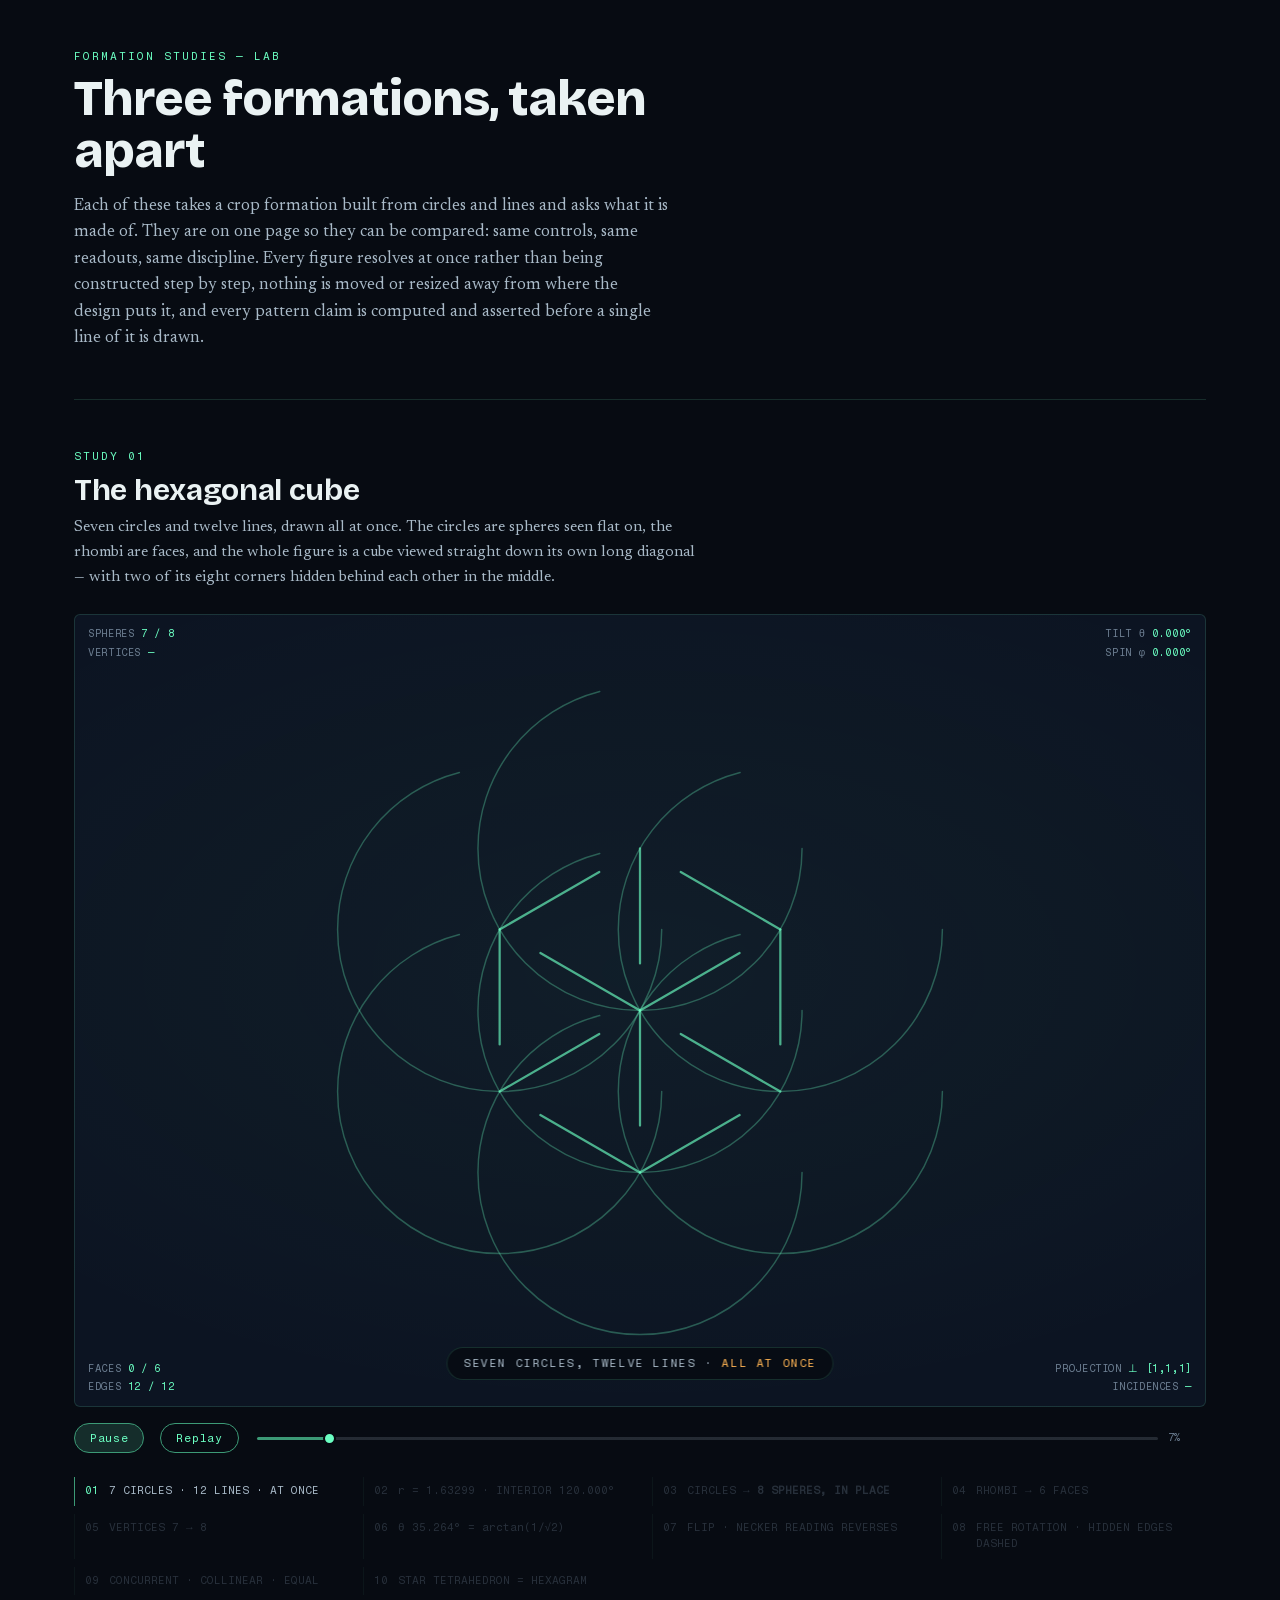
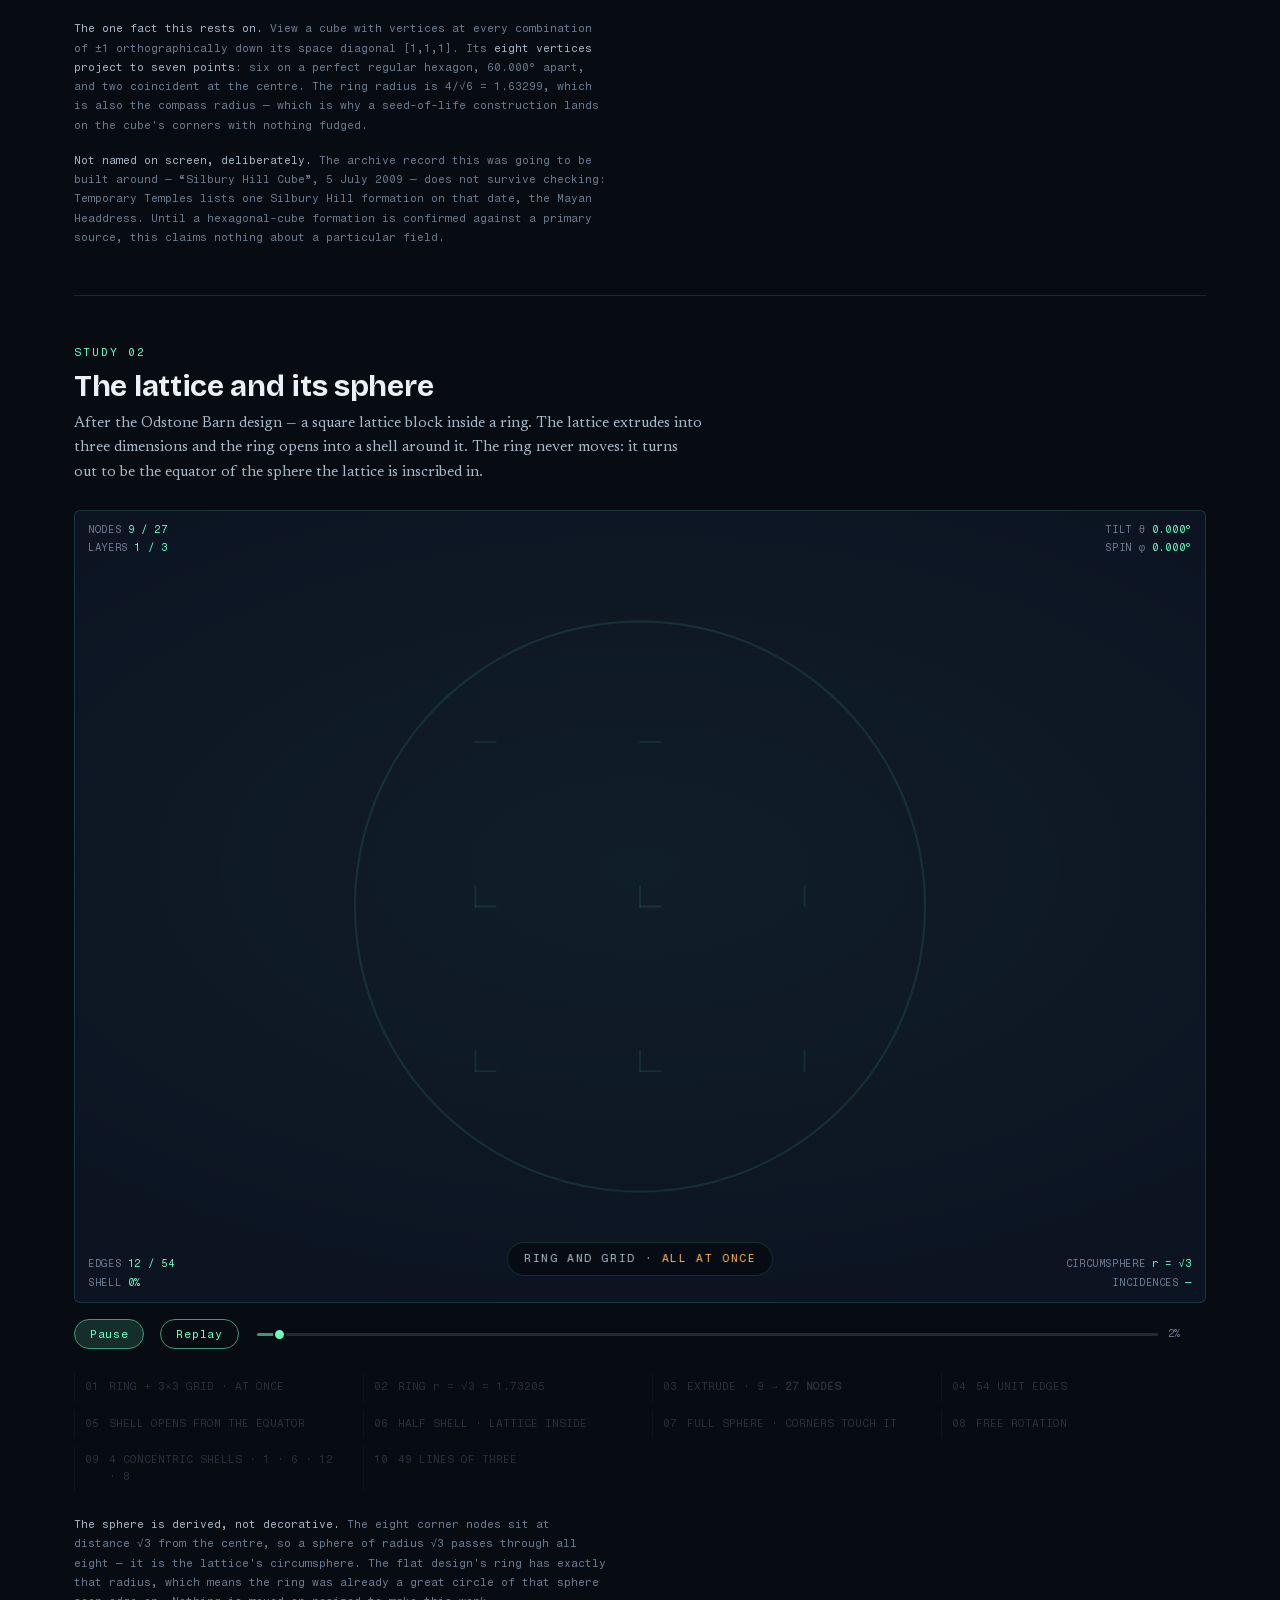
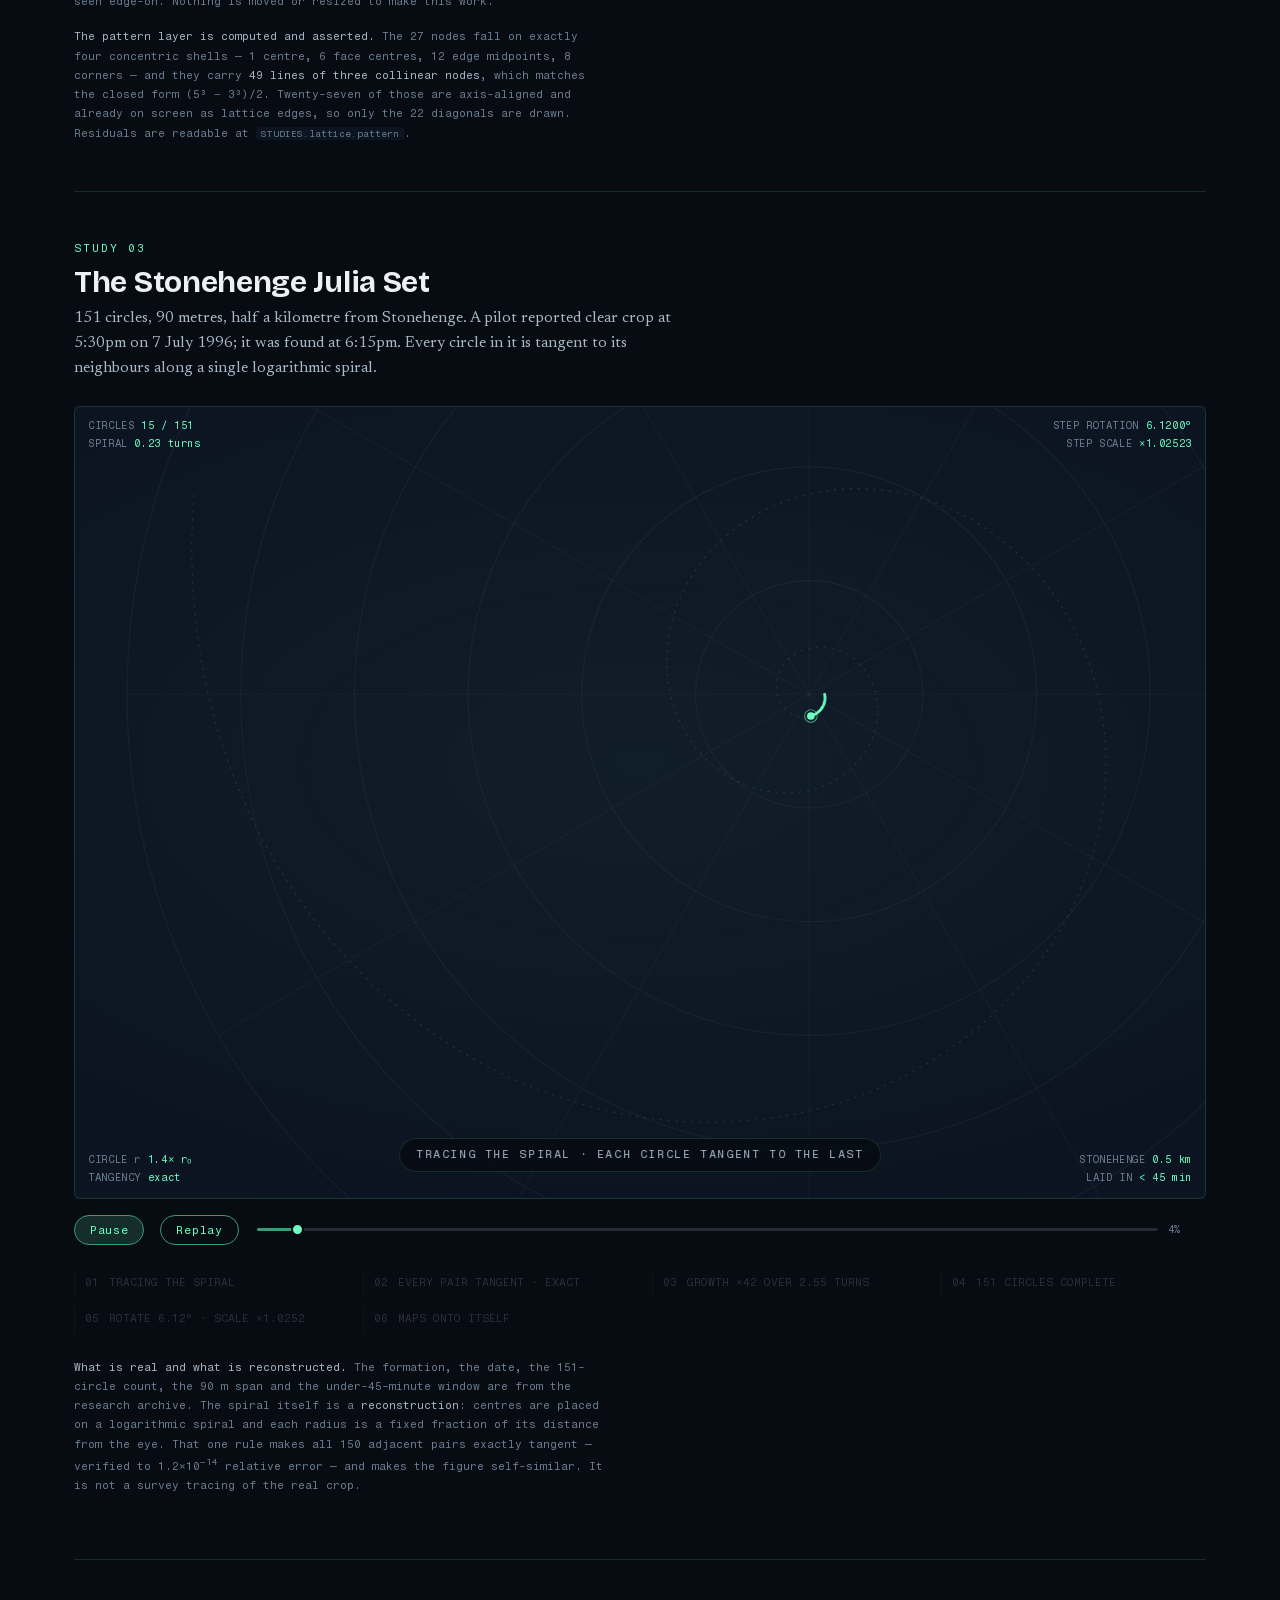
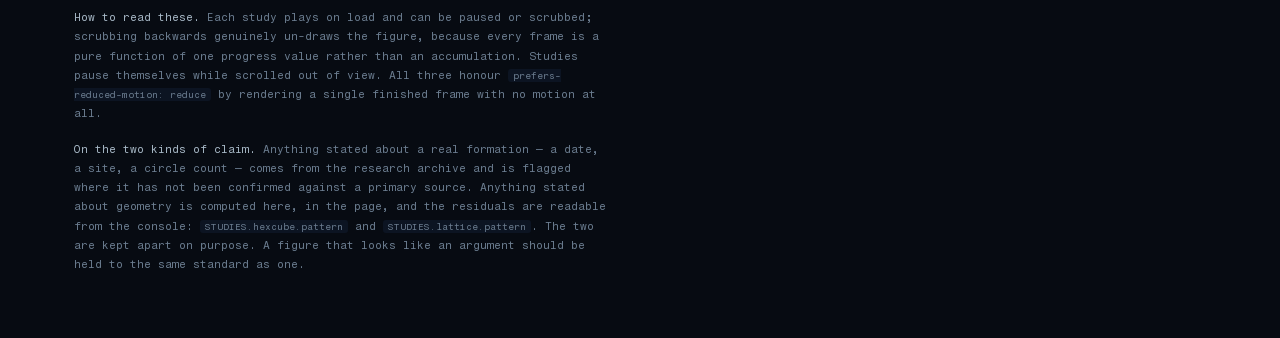
==== commit 38ee06d7: "Self-host webfonts; enable private vulnerability reporting (S4, S5) S4 — the three typefaces now shi" ====
--- a/labs/index.html
+++ b/labs/index.html
@@ -19,19 +19,21 @@
      Hosts allowed, and why:
        embed.bsky.app      Bluesky oEmbed JSON + embed.js (Live chatter widget)
        cdn/video.bsky.app  avatars and clips inside those embeds
-       fonts.googleapis    the three webfonts; fonts.gstatic serves the files
        i.ytimg.com         YouTube thumbnails
+     Webfonts are NOT in that list: they are served from this origin
+     (fonts.css + fonts/), so font-src stays 'self'. Keep it that way.
        youtube-nocookie    the click-to-play footage player
      'unsafe-inline' on style-src covers the handful of style="" attributes and
      the inline styles Bluesky's embed injects. -->
-<meta http-equiv="Content-Security-Policy" content="default-src 'self'; script-src 'self' https://embed.bsky.app; style-src 'self' 'unsafe-inline' https://fonts.googleapis.com; font-src 'self' https://fonts.gstatic.com; img-src 'self' data: https://i.ytimg.com https://cdn.bsky.app https://video.bsky.app; connect-src 'self' https://embed.bsky.app; frame-src https://www.youtube-nocookie.com https://www.youtube.com https://embed.bsky.app; media-src 'self' https://video.bsky.app; object-src 'none'; base-uri 'self'; form-action 'self'; upgrade-insecure-requests">
+<meta http-equiv="Content-Security-Policy" content="default-src 'self'; script-src 'self' https://embed.bsky.app; style-src 'self' 'unsafe-inline'; font-src 'self'; img-src 'self' data: https://i.ytimg.com https://cdn.bsky.app https://video.bsky.app; connect-src 'self' https://embed.bsky.app; frame-src https://www.youtube-nocookie.com https://www.youtube.com https://embed.bsky.app; media-src 'self' https://video.bsky.app; object-src 'none'; base-uri 'self'; form-action 'self'; upgrade-insecure-requests">
 <meta name="referrer" content="strict-origin-when-cross-origin">
 <title>Formation studies — Crop Circle Watch</title>
 
 <link rel="icon" type="image/svg+xml" href="../logo.svg">
-<link rel="preconnect" href="https://fonts.googleapis.com">
-<link rel="preconnect" href="https://fonts.gstatic.com" crossorigin>
-<link href="https://fonts.googleapis.com/css2?family=Bricolage+Grotesque:wght@400;500;600;700;800&family=Newsreader:ital,wght@0,400;0,500;1,400&family=Fragment+Mono:ital@0;1&display=swap" rel="stylesheet">
+<!-- Typefaces are served from this repo, not fonts.googleapis.com — see the
+     header of fonts.css for why. Nothing on this page contacts a third party
+     before the visitor asks it to. -->
+<link rel="stylesheet" href="../fonts.css">
 
 <!-- Theme tokens from the site, then the shared lab chrome. Neither file
      defines a colour of its own beyond what styles.css already sets. -->
--- a/fonts.css
+++ b/fonts.css
@@ -0,0 +1,125 @@
+/* ==========================================================================
+   fonts.css — the site's three typefaces, served from this repo.
+
+   Replaces the <link> to fonts.googleapis.com that every page used to carry.
+   That link meant every visitor's IP address and User-Agent went to Google on
+   every page load, for a site that otherwise collects nothing about anybody.
+   A German court (LG München I, 3 O 17493/20) found exactly that arrangement
+   to be a GDPR violation, and a crop circle log has a substantially UK/EU
+   readership. Self-hosting also removes two external origins from the CSP and
+   removes a third party who can change or stop serving the files.
+
+   WHAT IS HERE, AND WHY IT IS ONLY 10 FILES
+
+   Bricolage Grotesque and Newsreader are VARIABLE fonts: one file covers the
+   whole 200-800 weight range, which is why the five Bricolage weights the site
+   uses (400/500/600/700/800) are one @font-face with a weight RANGE, not five
+   separate faces. Google's own CSS served the same file five times over. Only
+   Fragment Mono is static, so it gets one face per style.
+
+   Each family is split by unicode-range into `latin` and `latin-ext`, so a
+   page of English text never downloads the accented-character file. The
+   Vietnamese and Cyrillic subsets Google also offers were dropped — this site
+   is English with occasional European place names, which latin-ext covers.
+
+   Total: 312 KB across 10 files, of which a typical English page pulls three.
+
+   HOW TO REGENERATE (e.g. to add a weight or pick up an upstream revision)
+
+   1. Open the Google Fonts css2 URL in a REAL browser — the API serves .ttf
+      to clients whose User-Agent it doesn't recognise, and woff2 only to
+      modern ones. Fetching it with a plain curl gets you the wrong format.
+   2. Take the `latin` and `latin-ext` src URLs for each family. Variable
+      families repeat the same URL for every weight; you only need it once.
+   3. Download into fonts/, then mirror any change here.
+   Font files are versioned in the URL path (v9, v26, v6 above), so an upstream
+   change cannot alter what is already committed here.
+   ========================================================================== */
+
+/* -- Bricolage Grotesque — display/UI. Variable, 200-800. ------------------ */
+@font-face {
+  font-family: 'Bricolage Grotesque';
+  font-style: normal;
+  font-weight: 200 800;
+  font-stretch: 100%;
+  font-display: swap;
+  src: url(fonts/bricolage-grotesque-latin-ext.woff2) format('woff2');
+  unicode-range: U+0100-02BA, U+02BD-02C5, U+02C7-02CC, U+02CE-02D7, U+02DD-02FF, U+0304, U+0308, U+0329, U+1D00-1DBF, U+1E00-1E9F, U+1EF2-1EFF, U+2020, U+20A0-20AB, U+20AD-20C0, U+2113, U+2C60-2C7F, U+A720-A7FF;
+}
+@font-face {
+  font-family: 'Bricolage Grotesque';
+  font-style: normal;
+  font-weight: 200 800;
+  font-stretch: 100%;
+  font-display: swap;
+  src: url(fonts/bricolage-grotesque-latin.woff2) format('woff2');
+  unicode-range: U+0000-00FF, U+0131, U+0152-0153, U+02BB-02BC, U+02C6, U+02DA, U+02DC, U+0304, U+0308, U+0329, U+2000-206F, U+20AC, U+2122, U+2191, U+2193, U+2212, U+2215, U+FEFF, U+FFFD;
+}
+
+/* -- Newsreader — body copy. Variable, 200-800, real italics. -------------- */
+@font-face {
+  font-family: 'Newsreader';
+  font-style: normal;
+  font-weight: 200 800;
+  font-display: swap;
+  src: url(fonts/newsreader-latin-ext.woff2) format('woff2');
+  unicode-range: U+0100-02BA, U+02BD-02C5, U+02C7-02CC, U+02CE-02D7, U+02DD-02FF, U+0304, U+0308, U+0329, U+1D00-1DBF, U+1E00-1E9F, U+1EF2-1EFF, U+2020, U+20A0-20AB, U+20AD-20C0, U+2113, U+2C60-2C7F, U+A720-A7FF;
+}
+@font-face {
+  font-family: 'Newsreader';
+  font-style: normal;
+  font-weight: 200 800;
+  font-display: swap;
+  src: url(fonts/newsreader-latin.woff2) format('woff2');
+  unicode-range: U+0000-00FF, U+0131, U+0152-0153, U+02BB-02BC, U+02C6, U+02DA, U+02DC, U+0304, U+0308, U+0329, U+2000-206F, U+20AC, U+2122, U+2191, U+2193, U+2212, U+2215, U+FEFF, U+FFFD;
+}
+@font-face {
+  font-family: 'Newsreader';
+  font-style: italic;
+  font-weight: 200 800;
+  font-display: swap;
+  src: url(fonts/newsreader-italic-latin-ext.woff2) format('woff2');
+  unicode-range: U+0100-02BA, U+02BD-02C5, U+02C7-02CC, U+02CE-02D7, U+02DD-02FF, U+0304, U+0308, U+0329, U+1D00-1DBF, U+1E00-1E9F, U+1EF2-1EFF, U+2020, U+20A0-20AB, U+20AD-20C0, U+2113, U+2C60-2C7F, U+A720-A7FF;
+}
+@font-face {
+  font-family: 'Newsreader';
+  font-style: italic;
+  font-weight: 200 800;
+  font-display: swap;
+  src: url(fonts/newsreader-italic-latin.woff2) format('woff2');
+  unicode-range: U+0000-00FF, U+0131, U+0152-0153, U+02BB-02BC, U+02C6, U+02DA, U+02DC, U+0304, U+0308, U+0329, U+2000-206F, U+20AC, U+2122, U+2191, U+2193, U+2212, U+2215, U+FEFF, U+FFFD;
+}
+
+/* -- Fragment Mono — data, stamps, map refs. Static 400 + italic. ---------- */
+@font-face {
+  font-family: 'Fragment Mono';
+  font-style: normal;
+  font-weight: 400;
+  font-display: swap;
+  src: url(fonts/fragment-mono-latin-ext.woff2) format('woff2');
+  unicode-range: U+0100-02BA, U+02BD-02C5, U+02C7-02CC, U+02CE-02D7, U+02DD-02FF, U+0304, U+0308, U+0329, U+1D00-1DBF, U+1E00-1E9F, U+1EF2-1EFF, U+2020, U+20A0-20AB, U+20AD-20C0, U+2113, U+2C60-2C7F, U+A720-A7FF;
+}
+@font-face {
+  font-family: 'Fragment Mono';
+  font-style: normal;
+  font-weight: 400;
+  font-display: swap;
+  src: url(fonts/fragment-mono-latin.woff2) format('woff2');
+  unicode-range: U+0000-00FF, U+0131, U+0152-0153, U+02BB-02BC, U+02C6, U+02DA, U+02DC, U+0304, U+0308, U+0329, U+2000-206F, U+20AC, U+2122, U+2191, U+2193, U+2212, U+2215, U+FEFF, U+FFFD;
+}
+@font-face {
+  font-family: 'Fragment Mono';
+  font-style: italic;
+  font-weight: 400;
+  font-display: swap;
+  src: url(fonts/fragment-mono-italic-latin-ext.woff2) format('woff2');
+  unicode-range: U+0100-02BA, U+02BD-02C5, U+02C7-02CC, U+02CE-02D7, U+02DD-02FF, U+0304, U+0308, U+0329, U+1D00-1DBF, U+1E00-1E9F, U+1EF2-1EFF, U+2020, U+20A0-20AB, U+20AD-20C0, U+2113, U+2C60-2C7F, U+A720-A7FF;
+}
+@font-face {
+  font-family: 'Fragment Mono';
+  font-style: italic;
+  font-weight: 400;
+  font-display: swap;
+  src: url(fonts/fragment-mono-italic-latin.woff2) format('woff2');
+  unicode-range: U+0000-00FF, U+0131, U+0152-0153, U+02BB-02BC, U+02C6, U+02DA, U+02DC, U+0304, U+0308, U+0329, U+2000-206F, U+20AC, U+2122, U+2191, U+2193, U+2212, U+2215, U+FEFF, U+FFFD;
+}
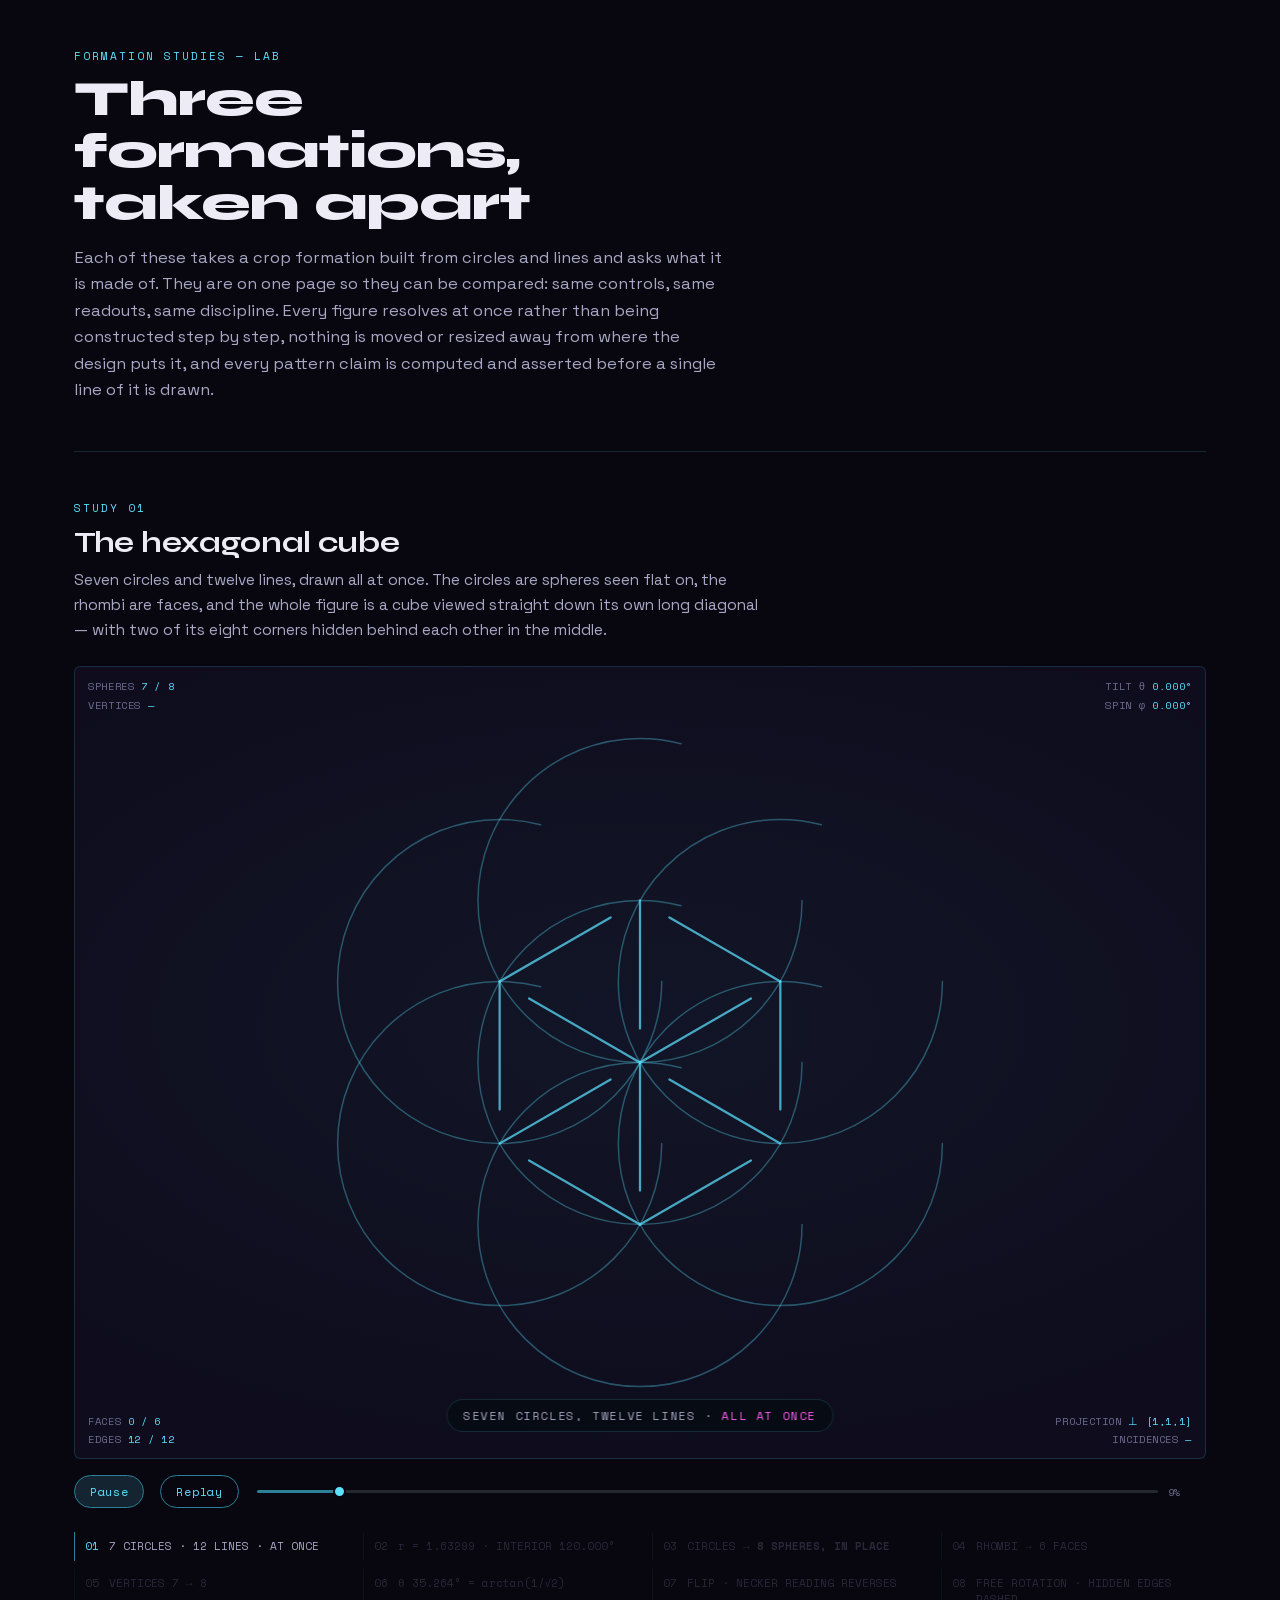
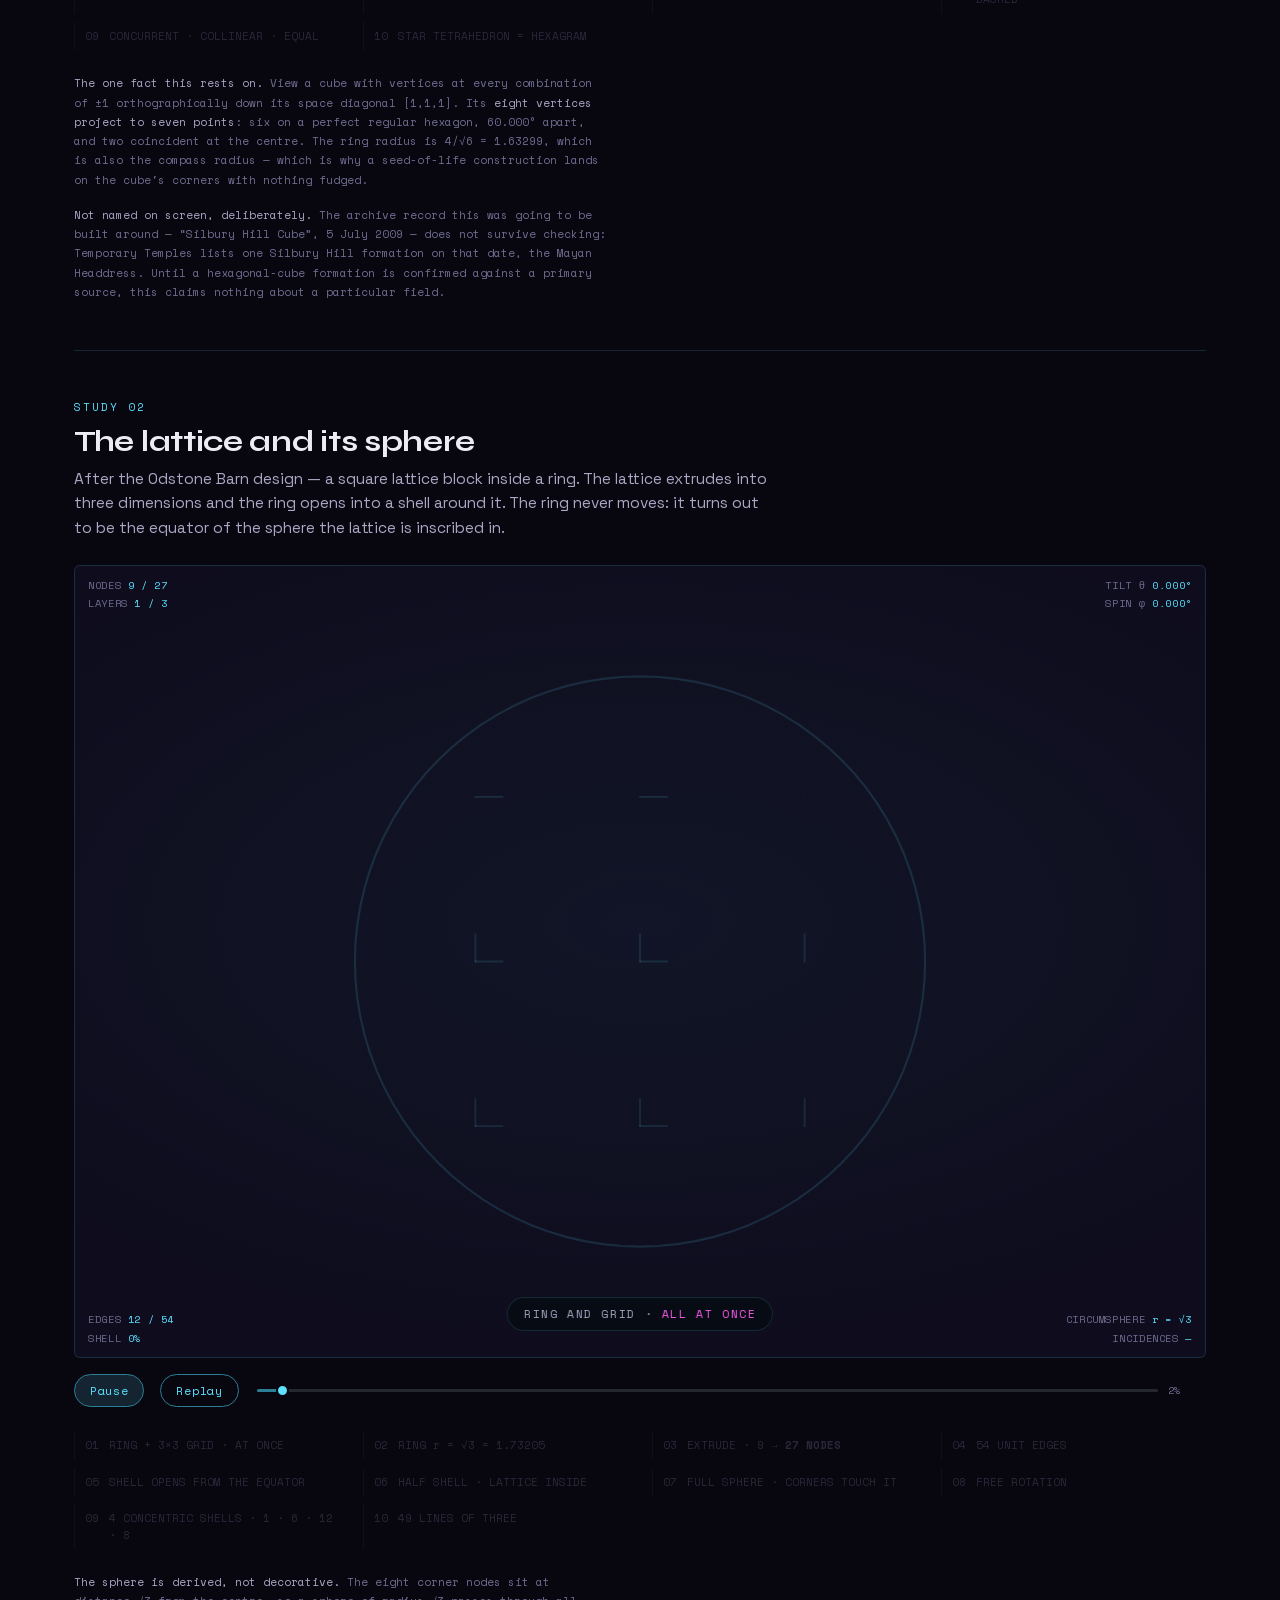
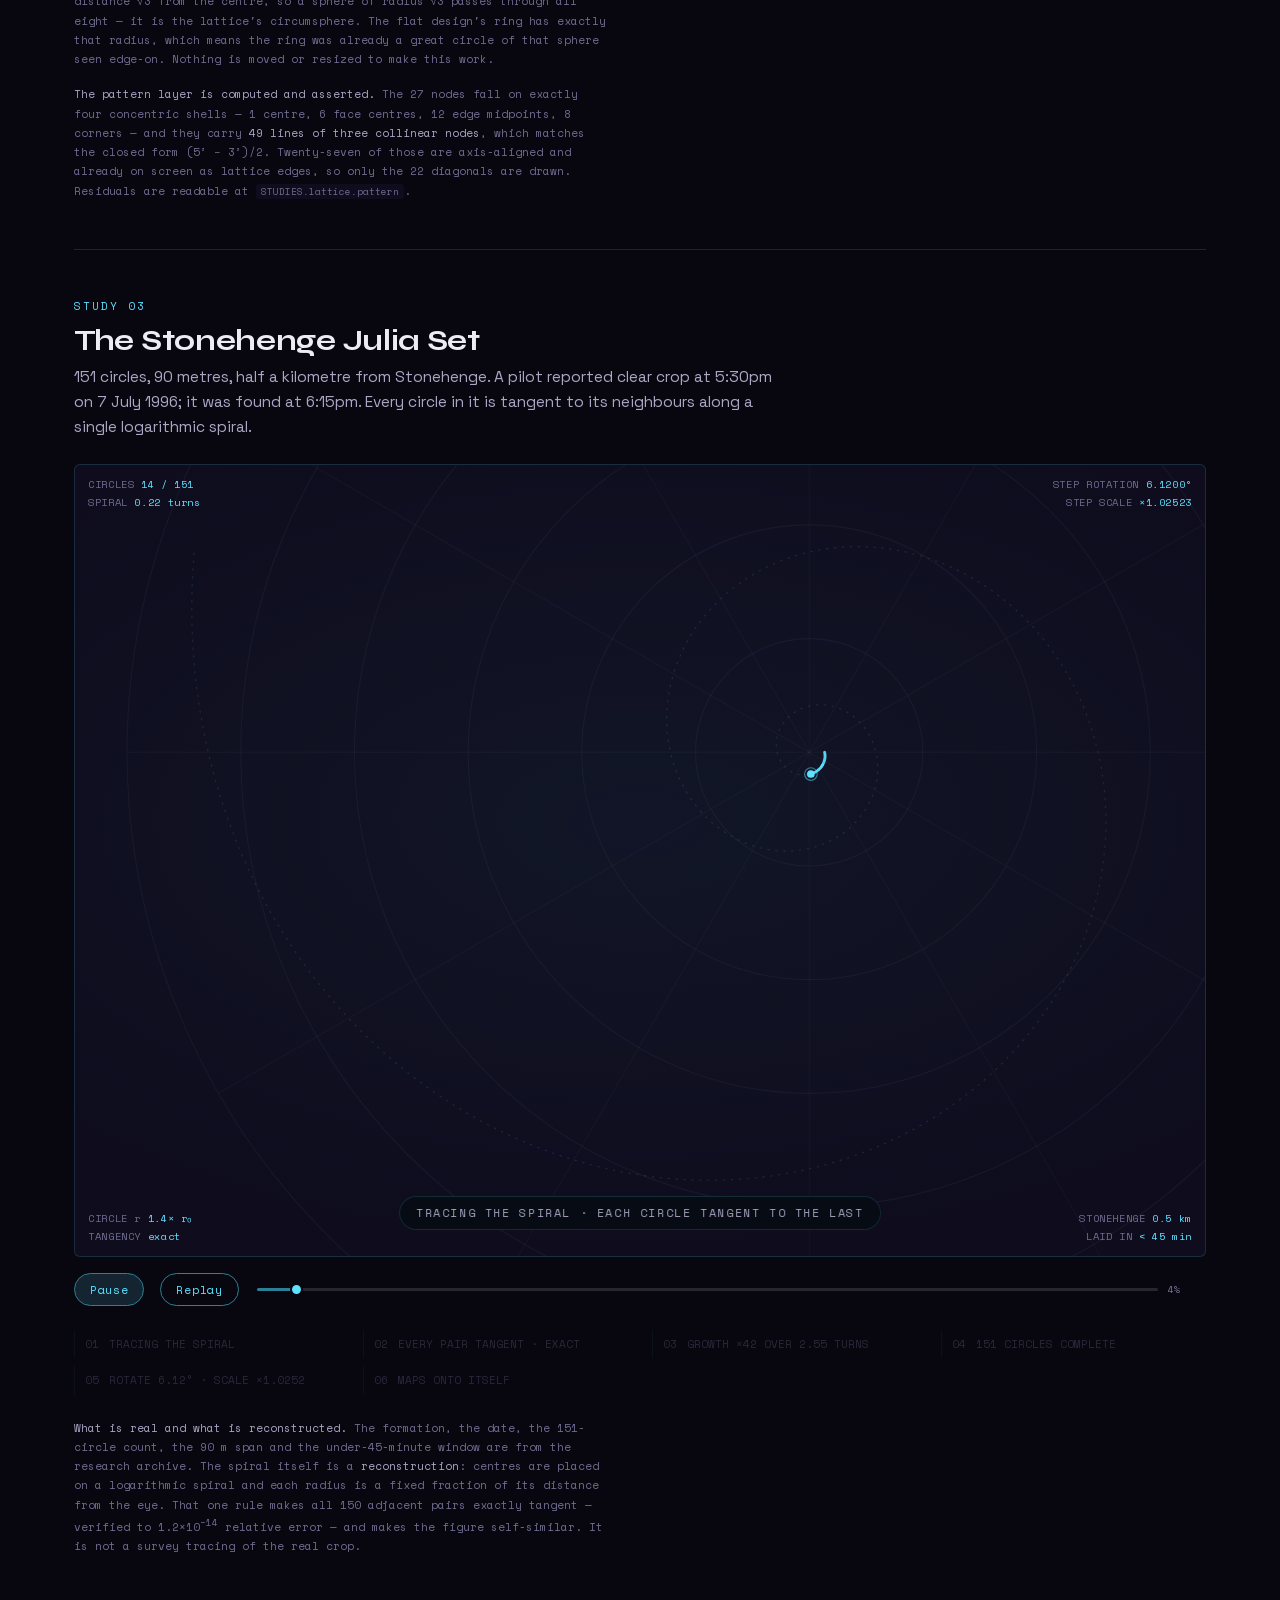
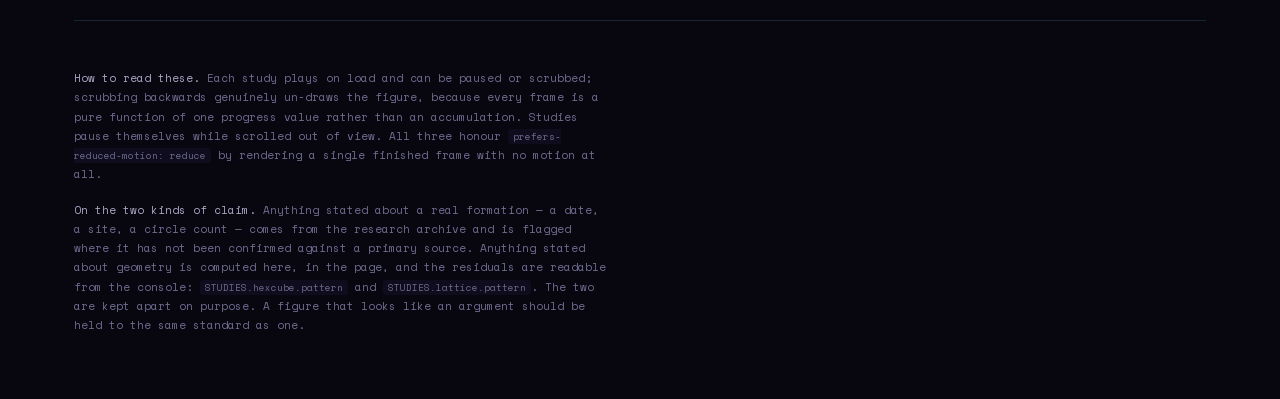
==== commit c2617732: "Retheme to "Transmission", extract a modular theme layer, fix header drift Visual: Syne / Space Grot" ====
--- a/labs/index.html
+++ b/labs/index.html
@@ -34,6 +34,7 @@
      header of fonts.css for why. Nothing on this page contacts a third party
      before the visitor asks it to. -->
 <link rel="stylesheet" href="../fonts.css">
+<link rel="stylesheet" href="../theme.css">
 
 <!-- Theme tokens from the site, then the shared lab chrome. Neither file
      defines a colour of its own beyond what styles.css already sets. -->
--- a/fonts.css
+++ b/fonts.css
@@ -1,125 +1,134 @@
 /* ==========================================================================
-   fonts.css — the site's three typefaces, served from this repo.
+   fonts.css — the site's typefaces, served from this repo.
 
-   Replaces the <link> to fonts.googleapis.com that every page used to carry.
-   That link meant every visitor's IP address and User-Agent went to Google on
-   every page load, for a site that otherwise collects nothing about anybody.
-   A German court (LG München I, 3 O 17493/20) found exactly that arrangement
-   to be a GDPR violation, and a crop circle log has a substantially UK/EU
-   readership. Self-hosting also removes two external origins from the CSP and
-   removes a third party who can change or stop serving the files.
+   Nothing here contacts fonts.googleapis.com. That link used to send every
+   visitor's IP and User-Agent to Google on every page load, for a site that
+   otherwise collects nothing; a German court (LG München I, 3 O 17493/20)
+   found exactly that arrangement to be a GDPR violation, and this site has a
+   substantially UK/EU readership. Self-hosting also keeps font-src at 'self'
+   and removes a third party who can change or withdraw the files.
 
-   WHAT IS HERE, AND WHY IT IS ONLY 10 FILES
+   THIS FILE ONLY DECLARES FACES. Which face is used where is decided in
+   theme.css, by the --font-* tokens. To retype the site, edit theme.css. To
+   make a NEW family available to it, add the @font-face here first.
 
-   Bricolage Grotesque and Newsreader are VARIABLE fonts: one file covers the
-   whole 200-800 weight range, which is why the five Bricolage weights the site
-   uses (400/500/600/700/800) are one @font-face with a weight RANGE, not five
-   separate faces. Google's own CSS served the same file five times over. Only
-   Fragment Mono is static, so it gets one face per style.
+   Syne and Space Grotesk are VARIABLE: one file covers the whole weight range,
+   so they are one @font-face with a `font-weight` range rather than one per
+   weight. Space Mono is static, hence four faces (2 weights x 2 styles).
 
    Each family is split by unicode-range into `latin` and `latin-ext`, so a
-   page of English text never downloads the accented-character file. The
-   Vietnamese and Cyrillic subsets Google also offers were dropped — this site
-   is English with occasional European place names, which latin-ext covers.
+   page of English text never downloads the accented-character file.
 
-   Total: 312 KB across 10 files, of which a typical English page pulls three.
-
-   HOW TO REGENERATE (e.g. to add a weight or pick up an upstream revision)
-
-   1. Open the Google Fonts css2 URL in a REAL browser — the API serves .ttf
-      to clients whose User-Agent it doesn't recognise, and woff2 only to
-      modern ones. Fetching it with a plain curl gets you the wrong format.
-   2. Take the `latin` and `latin-ext` src URLs for each family. Variable
-      families repeat the same URL for every weight; you only need it once.
-   3. Download into fonts/, then mirror any change here.
-   Font files are versioned in the URL path (v9, v26, v6 above), so an upstream
-   change cannot alter what is already committed here.
+   TO REGENERATE (upstream revision, or a new weight):
+   1. Open the Google Fonts css2 URL in a REAL browser. The API serves .ttf to
+      User-Agents it does not recognise and woff2 only to modern ones, so a
+      plain curl gets the wrong format. (analytics/basemap has the same trap.)
+   2. Take the `latin` and `latin-ext` src URLs per family; variable families
+      repeat one URL for every weight, so you only need it once.
+   3. Download into fonts/ and mirror any unicode-range change here.
+   File URLs are version-pinned upstream (v24, v22, v13), so a change there
+   cannot alter what is already committed.
    ========================================================================== */
 
-/* -- Bricolage Grotesque — display/UI. Variable, 200-800. ------------------ */
+/* -- Syne — display. Variable 400-800. Wide, geometric, deliberately odd:
+      this is the face that carries the site's character. -------------- */
 @font-face {
-  font-family: 'Bricolage Grotesque';
-  font-style: normal;
-  font-weight: 200 800;
-  font-stretch: 100%;
-  font-display: swap;
-  src: url(fonts/bricolage-grotesque-latin-ext.woff2) format('woff2');
-  unicode-range: U+0100-02BA, U+02BD-02C5, U+02C7-02CC, U+02CE-02D7, U+02DD-02FF, U+0304, U+0308, U+0329, U+1D00-1DBF, U+1E00-1E9F, U+1EF2-1EFF, U+2020, U+20A0-20AB, U+20AD-20C0, U+2113, U+2C60-2C7F, U+A720-A7FF;
+  font-family:'Syne';
+  font-style:normal;
+  font-weight:400 800;
+  font-display:swap;
+  src:url('fonts/syne-latin.woff2') format('woff2');
+  unicode-range:U+0000-00FF, U+0131, U+0152-0153, U+02BB-02BC, U+02C6, U+02DA, U+02DC, U+0304, U+0308, U+0329, U+2000-206F, U+20AC, U+2122, U+2191, U+2193, U+2212, U+2215, U+FEFF, U+FFFD;
 }
 @font-face {
-  font-family: 'Bricolage Grotesque';
-  font-style: normal;
-  font-weight: 200 800;
-  font-stretch: 100%;
-  font-display: swap;
-  src: url(fonts/bricolage-grotesque-latin.woff2) format('woff2');
-  unicode-range: U+0000-00FF, U+0131, U+0152-0153, U+02BB-02BC, U+02C6, U+02DA, U+02DC, U+0304, U+0308, U+0329, U+2000-206F, U+20AC, U+2122, U+2191, U+2193, U+2212, U+2215, U+FEFF, U+FFFD;
+  font-family:'Syne';
+  font-style:normal;
+  font-weight:400 800;
+  font-display:swap;
+  src:url('fonts/syne-latin-ext.woff2') format('woff2');
+  unicode-range:U+0100-02BA, U+02BD-02C5, U+02C7-02CC, U+02CE-02D7, U+02DD-02FF, U+0304, U+0308, U+0329, U+1D00-1DBF, U+1E00-1E9F, U+1EF2-1EFF, U+2020, U+20A0-20AB, U+20AD-20C0, U+2113, U+2C60-2C7F, U+A720-A7FF;
 }
 
-/* -- Newsreader — body copy. Variable, 200-800, real italics. -------------- */
+/* -- Space Grotesk — body/UI prose. Variable 300-700. ------------------- */
 @font-face {
-  font-family: 'Newsreader';
-  font-style: normal;
-  font-weight: 200 800;
-  font-display: swap;
-  src: url(fonts/newsreader-latin-ext.woff2) format('woff2');
-  unicode-range: U+0100-02BA, U+02BD-02C5, U+02C7-02CC, U+02CE-02D7, U+02DD-02FF, U+0304, U+0308, U+0329, U+1D00-1DBF, U+1E00-1E9F, U+1EF2-1EFF, U+2020, U+20A0-20AB, U+20AD-20C0, U+2113, U+2C60-2C7F, U+A720-A7FF;
+  font-family:'Space Grotesk';
+  font-style:normal;
+  font-weight:300 700;
+  font-display:swap;
+  src:url('fonts/space-grotesk-latin.woff2') format('woff2');
+  unicode-range:U+0000-00FF, U+0131, U+0152-0153, U+02BB-02BC, U+02C6, U+02DA, U+02DC, U+0304, U+0308, U+0329, U+2000-206F, U+20AC, U+2122, U+2191, U+2193, U+2212, U+2215, U+FEFF, U+FFFD;
 }
 @font-face {
-  font-family: 'Newsreader';
-  font-style: normal;
-  font-weight: 200 800;
-  font-display: swap;
-  src: url(fonts/newsreader-latin.woff2) format('woff2');
-  unicode-range: U+0000-00FF, U+0131, U+0152-0153, U+02BB-02BC, U+02C6, U+02DA, U+02DC, U+0304, U+0308, U+0329, U+2000-206F, U+20AC, U+2122, U+2191, U+2193, U+2212, U+2215, U+FEFF, U+FFFD;
+  font-family:'Space Grotesk';
+  font-style:normal;
+  font-weight:300 700;
+  font-display:swap;
+  src:url('fonts/space-grotesk-latin-ext.woff2') format('woff2');
+  unicode-range:U+0100-02BA, U+02BD-02C5, U+02C7-02CC, U+02CE-02D7, U+02DD-02FF, U+0304, U+0308, U+0329, U+1D00-1DBF, U+1E00-1E9F, U+1EF2-1EFF, U+2020, U+20A0-20AB, U+20AD-20C0, U+2113, U+2C60-2C7F, U+A720-A7FF;
+}
+
+/* -- Space Mono — data, labels, chrome. Static, 4 faces. ---------------- */
+@font-face {
+  font-family:'Space Mono';
+  font-style:normal;
+  font-weight:400;
+  font-display:swap;
+  src:url('fonts/space-mono-400-latin.woff2') format('woff2');
+  unicode-range:U+0000-00FF, U+0131, U+0152-0153, U+02BB-02BC, U+02C6, U+02DA, U+02DC, U+0304, U+0308, U+0329, U+2000-206F, U+20AC, U+2122, U+2191, U+2193, U+2212, U+2215, U+FEFF, U+FFFD;
 }
 @font-face {
-  font-family: 'Newsreader';
-  font-style: italic;
-  font-weight: 200 800;
-  font-display: swap;
-  src: url(fonts/newsreader-italic-latin-ext.woff2) format('woff2');
-  unicode-range: U+0100-02BA, U+02BD-02C5, U+02C7-02CC, U+02CE-02D7, U+02DD-02FF, U+0304, U+0308, U+0329, U+1D00-1DBF, U+1E00-1E9F, U+1EF2-1EFF, U+2020, U+20A0-20AB, U+20AD-20C0, U+2113, U+2C60-2C7F, U+A720-A7FF;
+  font-family:'Space Mono';
+  font-style:normal;
+  font-weight:400;
+  font-display:swap;
+  src:url('fonts/space-mono-400-latin-ext.woff2') format('woff2');
+  unicode-range:U+0100-02BA, U+02BD-02C5, U+02C7-02CC, U+02CE-02D7, U+02DD-02FF, U+0304, U+0308, U+0329, U+1D00-1DBF, U+1E00-1E9F, U+1EF2-1EFF, U+2020, U+20A0-20AB, U+20AD-20C0, U+2113, U+2C60-2C7F, U+A720-A7FF;
 }
 @font-face {
-  font-family: 'Newsreader';
-  font-style: italic;
-  font-weight: 200 800;
-  font-display: swap;
-  src: url(fonts/newsreader-italic-latin.woff2) format('woff2');
-  unicode-range: U+0000-00FF, U+0131, U+0152-0153, U+02BB-02BC, U+02C6, U+02DA, U+02DC, U+0304, U+0308, U+0329, U+2000-206F, U+20AC, U+2122, U+2191, U+2193, U+2212, U+2215, U+FEFF, U+FFFD;
-}
-
-/* -- Fragment Mono — data, stamps, map refs. Static 400 + italic. ---------- */
-@font-face {
-  font-family: 'Fragment Mono';
-  font-style: normal;
-  font-weight: 400;
-  font-display: swap;
-  src: url(fonts/fragment-mono-latin-ext.woff2) format('woff2');
-  unicode-range: U+0100-02BA, U+02BD-02C5, U+02C7-02CC, U+02CE-02D7, U+02DD-02FF, U+0304, U+0308, U+0329, U+1D00-1DBF, U+1E00-1E9F, U+1EF2-1EFF, U+2020, U+20A0-20AB, U+20AD-20C0, U+2113, U+2C60-2C7F, U+A720-A7FF;
+  font-family:'Space Mono';
+  font-style:italic;
+  font-weight:400;
+  font-display:swap;
+  src:url('fonts/space-mono-400-italic-latin.woff2') format('woff2');
+  unicode-range:U+0000-00FF, U+0131, U+0152-0153, U+02BB-02BC, U+02C6, U+02DA, U+02DC, U+0304, U+0308, U+0329, U+2000-206F, U+20AC, U+2122, U+2191, U+2193, U+2212, U+2215, U+FEFF, U+FFFD;
 }
 @font-face {
-  font-family: 'Fragment Mono';
-  font-style: normal;
-  font-weight: 400;
-  font-display: swap;
-  src: url(fonts/fragment-mono-latin.woff2) format('woff2');
-  unicode-range: U+0000-00FF, U+0131, U+0152-0153, U+02BB-02BC, U+02C6, U+02DA, U+02DC, U+0304, U+0308, U+0329, U+2000-206F, U+20AC, U+2122, U+2191, U+2193, U+2212, U+2215, U+FEFF, U+FFFD;
+  font-family:'Space Mono';
+  font-style:italic;
+  font-weight:400;
+  font-display:swap;
+  src:url('fonts/space-mono-400-italic-latin-ext.woff2') format('woff2');
+  unicode-range:U+0100-02BA, U+02BD-02C5, U+02C7-02CC, U+02CE-02D7, U+02DD-02FF, U+0304, U+0308, U+0329, U+1D00-1DBF, U+1E00-1E9F, U+1EF2-1EFF, U+2020, U+20A0-20AB, U+20AD-20C0, U+2113, U+2C60-2C7F, U+A720-A7FF;
 }
 @font-face {
-  font-family: 'Fragment Mono';
-  font-style: italic;
-  font-weight: 400;
-  font-display: swap;
-  src: url(fonts/fragment-mono-italic-latin-ext.woff2) format('woff2');
-  unicode-range: U+0100-02BA, U+02BD-02C5, U+02C7-02CC, U+02CE-02D7, U+02DD-02FF, U+0304, U+0308, U+0329, U+1D00-1DBF, U+1E00-1E9F, U+1EF2-1EFF, U+2020, U+20A0-20AB, U+20AD-20C0, U+2113, U+2C60-2C7F, U+A720-A7FF;
+  font-family:'Space Mono';
+  font-style:normal;
+  font-weight:700;
+  font-display:swap;
+  src:url('fonts/space-mono-700-latin.woff2') format('woff2');
+  unicode-range:U+0000-00FF, U+0131, U+0152-0153, U+02BB-02BC, U+02C6, U+02DA, U+02DC, U+0304, U+0308, U+0329, U+2000-206F, U+20AC, U+2122, U+2191, U+2193, U+2212, U+2215, U+FEFF, U+FFFD;
 }
 @font-face {
-  font-family: 'Fragment Mono';
-  font-style: italic;
-  font-weight: 400;
-  font-display: swap;
-  src: url(fonts/fragment-mono-italic-latin.woff2) format('woff2');
-  unicode-range: U+0000-00FF, U+0131, U+0152-0153, U+02BB-02BC, U+02C6, U+02DA, U+02DC, U+0304, U+0308, U+0329, U+2000-206F, U+20AC, U+2122, U+2191, U+2193, U+2212, U+2215, U+FEFF, U+FFFD;
+  font-family:'Space Mono';
+  font-style:normal;
+  font-weight:700;
+  font-display:swap;
+  src:url('fonts/space-mono-700-latin-ext.woff2') format('woff2');
+  unicode-range:U+0100-02BA, U+02BD-02C5, U+02C7-02CC, U+02CE-02D7, U+02DD-02FF, U+0304, U+0308, U+0329, U+1D00-1DBF, U+1E00-1E9F, U+1EF2-1EFF, U+2020, U+20A0-20AB, U+20AD-20C0, U+2113, U+2C60-2C7F, U+A720-A7FF;
 }
+@font-face {
+  font-family:'Space Mono';
+  font-style:italic;
+  font-weight:700;
+  font-display:swap;
+  src:url('fonts/space-mono-700-italic-latin.woff2') format('woff2');
+  unicode-range:U+0000-00FF, U+0131, U+0152-0153, U+02BB-02BC, U+02C6, U+02DA, U+02DC, U+0304, U+0308, U+0329, U+2000-206F, U+20AC, U+2122, U+2191, U+2193, U+2212, U+2215, U+FEFF, U+FFFD;
+}
+@font-face {
+  font-family:'Space Mono';
+  font-style:italic;
+  font-weight:700;
+  font-display:swap;
+  src:url('fonts/space-mono-700-italic-latin-ext.woff2') format('woff2');
+  unicode-range:U+0100-02BA, U+02BD-02C5, U+02C7-02CC, U+02CE-02D7, U+02DD-02FF, U+0304, U+0308, U+0329, U+1D00-1DBF, U+1E00-1E9F, U+1EF2-1EFF, U+2020, U+20A0-20AB, U+20AD-20C0, U+2113, U+2C60-2C7F, U+A720-A7FF;
+}
--- a/theme.css
+++ b/theme.css
@@ -0,0 +1,190 @@
+/* ==========================================================================
+   theme.css — the ONLY file that decides what this site looks like.
+
+   Everything visual is a token here. styles.css, research.css and labs.css
+   contain layout and structure and read these values; none of them hardcodes
+   a colour or a typeface. So:
+
+     · to retheme the site      → edit this file, nothing else
+     · to retype the site       → edit the --font-* block, nothing else
+     · to add a NEW typeface    → declare the @font-face in fonts.css first,
+                                  then point a --font-* token at it here
+
+   Load order matters: fonts.css → theme.css → styles.css → page stylesheet.
+
+   ---------------------------------------------------------------------------
+   HOW THIS IS ORGANISED
+
+   Two layers, deliberately:
+
+     1. PRIMITIVES — raw values with names that describe the COLOUR
+        (--ink-void, --hue-signal). Change these to reskin.
+     2. SEMANTICS  — names that describe the JOB (--bg-0, --accent, --border).
+        Everything else in the codebase uses only these. A component never
+        reaches past a semantic token to a primitive.
+
+   That indirection is what makes a reskin a small edit: repoint the semantic
+   layer at different primitives and the whole site follows, including the
+   charts.
+
+   ---------------------------------------------------------------------------
+   CURRENT THEME: "Transmission"
+
+   A signal arriving from somewhere cold. Indigo-black ground rather than
+   neutral black, electric cyan as the carrier, magenta as the alert. The type
+   is Syne (wide, geometric, faintly wrong in a way that suits the subject),
+   Space Grotesk for prose, Space Mono for anything that is data.
+
+   Previous theme was "Listening Post": near-black #070b12, mint #6bffc2,
+   amber #ffb454, Bricolage Grotesque / Newsreader / Fragment Mono. Kept in
+   the commented block at the bottom of this file so it can be restored by
+   swapping which block is live.
+   ========================================================================== */
+
+:root{
+
+  /* =======================================================================
+     1. PRIMITIVES
+     ======================================================================= */
+
+  /* -- ground: indigo-black, not neutral. The faint blue keeps the dark
+        surfaces from reading as "unstyled black". */
+  --ink-void:      #08060f;
+  --ink-deep:      #0b0a18;
+  --ink-panel:     #110f22;
+  --ink-panel-alt: #0e0c1d;
+
+  /* -- text, stepped down in three stops */
+  --paper-0: #ecebf6;
+  --paper-1: #a9a7c4;
+  --paper-2: #6f6d90;
+
+  /* -- carrier (primary): electric cyan */
+  --hue-carrier:     #5ce1ff;
+  --hue-carrier-dim: #2b7f96;
+
+  /* -- alert (secondary): magenta. Reserved for "look at this", never
+        decorative, so it keeps meaning something. */
+  --hue-alert:     #ff5cf0;
+  --hue-alert-dim: #96388c;
+
+  /* =======================================================================
+     2. SEMANTIC TOKENS — what the rest of the codebase uses
+     ======================================================================= */
+
+  --bg-0:       var(--ink-void);
+  --bg-1:       var(--ink-deep);
+  --panel:      var(--ink-panel);
+  --panel-soft: var(--ink-panel-alt);
+
+  --border:        rgba(92,225,255,0.15);
+  --border-strong: rgba(92,225,255,0.32);
+
+  --text-0: var(--paper-0);
+  --text-1: var(--paper-1);
+  --text-2: var(--paper-2);
+
+  --accent:     var(--hue-carrier);
+  --accent-dim: var(--hue-carrier-dim);
+  --signal:     var(--hue-alert);
+  --signal-dim: var(--hue-alert-dim);
+
+  /* =======================================================================
+     3. CHART PALETTE
+     These are NOT the UI accents. Chart marks sit on --panel and must survive
+     colour-vision deficiency, so they were computed in OKLCH at a lightness
+     the dark surface can hold and machine-validated for lightness band, chroma
+     floor, adjacent-pair CVD separation (Machado 2009) and WCAG contrast
+     against --panel. The UI accent sits far too light to pass that band, which
+     is why it is not in this list.
+
+     Assign --cat-1..8 in fixed order and never cycle them; a 9th series folds
+     into an "Other" bucket. REORDERING BREAKS the CVD separation between
+     neighbours — re-run the dataviz validator if you touch these.
+     ======================================================================= */
+  --cat-1:#00b3a4;  /* teal    */
+  --cat-2:#c88a1e;  /* amber   */
+  --cat-3:#5b8dfa;  /* blue    */
+  --cat-4:#e0678f;  /* rose    */
+  --cat-5:#7fa22f;  /* olive   */
+  --cat-6:#b473d8;  /* violet  */
+  --cat-7:#e06d4f;  /* orange  */
+  --cat-8:#0ea5c4;  /* cyan    */
+
+  /* Sequential ramp (magnitude): one hue, monotone lightness, tuned to the
+     carrier so charts read as part of the same signal. */
+  --seq-1:#0f5e7e;
+  --seq-2:#12718f;
+  --seq-3:#1b95b3;
+  --seq-4:#4fc0d8;
+  --seq-5:#8ae8fb;
+
+  /* Diverging pair (polarity): alert vs carrier with a NEUTRAL grey midpoint.
+     Never put a hue at the midpoint. */
+  --div-neg-3:#a83a9c; --div-neg-2:#cb4bbc; --div-neg-1:#e878da;
+  --div-mid:#5f5d78;
+  --div-pos-1:#4fc0d8; --div-pos-2:#1b95b3; --div-pos-3:#0b6c86;
+
+  /* Resource-kind badges (Resources page). Mapped onto the categorical palette
+     rather than given their own hexes, so they inherit its CVD validation and
+     move with the theme. These used to be six hardcoded colours in styles.css,
+     which quietly meant a reskin was never actually one edit. */
+  --kind-photo:      var(--cat-3);
+  --kind-video:      var(--cat-2);
+  --kind-archive:    var(--cat-6);
+  --kind-community:  var(--cat-4);
+  --kind-commentary: var(--cat-7);
+
+  /* Chart chrome stays recessive so the marks carry the eye. */
+  --chart-grid:rgba(169,167,196,0.13);
+  --chart-axis:rgba(169,167,196,0.30);
+  --chart-surface:var(--panel);
+
+  /* =======================================================================
+     4. TYPE
+     Swap these three lines to retype the site. Anything referenced here must
+     have an @font-face in fonts.css.
+     ======================================================================= */
+  --font-display:'Syne', 'Trebuchet MS', sans-serif;
+  --font-body:'Space Grotesk', 'Segoe UI', system-ui, sans-serif;
+  --font-mono:'Space Mono', 'SF Mono', Consolas, monospace;
+
+  /* Syne runs wide and tall; without this, display headings sit noticeably
+     looser than the old face at the same nominal size. */
+  --display-tracking:-0.015em;
+  --display-weight:700;
+
+  /* =======================================================================
+     5. SPACING & SHAPE
+     ======================================================================= */
+  --s-1:4px; --s-2:8px; --s-3:16px; --s-4:24px; --s-5:32px; --s-6:48px; --s-7:64px;
+  --radius:6px;
+  --max-width:1180px;
+}
+
+/* ==========================================================================
+   PREVIOUS THEME — "Listening Post"
+   To restore: uncomment this block, AND re-add the Bricolage Grotesque /
+   Newsreader / Fragment Mono @font-face rules to fonts.css (the .woff2 files
+   are still in fonts/, so only the declarations are missing). Then re-measure
+   CHAR_W_MAP / CHAR_W_AXIS in research-app.js — those are per-face.
+
+:root{
+  --ink-void:#070b12; --ink-deep:#0b1220;
+  --ink-panel:#0e1828; --ink-panel-alt:#0c1422;
+  --paper-0:#eaf2f3; --paper-1:#a9bac8; --paper-2:#6c7e91;
+  --hue-carrier:#6bffc2; --hue-carrier-dim:#3c9a76;
+  --hue-alert:#ffb454;   --hue-alert-dim:#9a6c33;
+  --border:rgba(120,255,200,0.14); --border-strong:rgba(120,255,200,0.30);
+  --cat-1:#00ac7d; --cat-2:#c68102; --cat-3:#4296e7; --cat-4:#dd696d;
+  --cat-5:#78a235; --cat-6:#b773cb; --cat-7:#db6f49; --cat-8:#0da5b2;
+  --seq-1:#04684e; --seq-2:#078968; --seq-3:#15ab83; --seq-4:#48cba1; --seq-5:#6eecc1;
+  --div-neg-3:#a66c04; --div-neg-2:#ce8703; --div-neg-1:#f0a63c;
+  --div-mid:#5c6672;
+  --div-pos-1:#36d4a6; --div-pos-2:#05b388; --div-pos-3:#02906d;
+  --font-display:'Bricolage Grotesque','Segoe UI',sans-serif;
+  --font-body:'Newsreader',Georgia,serif;
+  --font-mono:'Fragment Mono','SF Mono',Consolas,monospace;
+  --display-tracking:-0.02em; --display-weight:700;
+}
+   ========================================================================== */
--- a/styles.css
+++ b/styles.css
@@ -5,78 +5,25 @@
    re-theme the whole site without touching markup.
 
    Type system (deliberately not the usual Inter/Poppins/Space-Grotesk set):
-     --font-display  Bricolage Grotesque — headlines, big numbers
-     --font-body     Newsreader (serif)  — narrative prose: descriptions,
-                      taglines, the About page
-     --font-mono     Fragment Mono       — UI chrome, data, labels, tags
+     --font-display  headlines and big numbers
+     --font-body     narrative prose: descriptions, taglines, the About page
+     --font-mono     UI chrome, data, labels, tags
+
+   Which faces those are is theme.css's business, not this file's.
    ========================================================================== */
 
-:root{
-  /* -- palette -- */
-  --bg-0:#070b12;
-  --bg-1:#0b1220;
-  --panel:#0e1828;
-  --panel-soft:#0c1422;
-  --border:rgba(120,255,200,0.14);
-  --border-strong:rgba(120,255,200,0.30);
-  --text-0:#eaf2f3;
-  --text-1:#a9bac8;
-  --text-2:#6c7e91;
-  --accent:#6bffc2;
-  --accent-dim:#3c9a76;
-  --signal:#ffb454;
-  --signal-dim:#9a6c33;
-
-  /* -- chart palette (research page) --
-     These are NOT the UI accent colors. Chart marks sit on --panel and have to
-     survive colour-vision deficiency, so they were computed in OKLCH at a
-     lightness the dark surface can hold (L 0.48-0.67) and machine-validated for
-     lightness band, chroma floor, adjacent-pair CVD separation (Machado 2009),
-     and WCAG contrast vs --panel. The UI accent #6bffc2 sits at L 0.90 and
-     FAILS that band, which is why it is not in this list.
-
-     Assign --cat-1..8 in fixed order and never cycle them: a 9th series folds
-     into an "Other" bucket instead. Reordering these breaks CVD separation
-     between neighbours — re-run the validator if you change them. */
-  --cat-1:#00ac7d;  /* mint   */
-  --cat-2:#c68102;  /* amber  */
-  --cat-3:#4296e7;  /* blue   */
-  --cat-4:#dd696d;  /* red    */
-  --cat-5:#78a235;  /* lime   */
-  --cat-6:#b773cb;  /* violet */
-  --cat-7:#db6f49;  /* orange */
-  --cat-8:#0da5b2;  /* teal   */
-
-  /* Sequential ramp (magnitude) — one hue, monotone lightness, light end
-     clears the surface at 2.6:1. */
-  --seq-1:#04684e;
-  --seq-2:#078968;
-  --seq-3:#15ab83;
-  --seq-4:#48cba1;
-  --seq-5:#6eecc1;
-
-  /* Diverging pair (polarity) — amber vs mint with a NEUTRAL grey midpoint.
-     Never put a hue at the midpoint. */
-  --div-neg-3:#a66c04; --div-neg-2:#ce8703; --div-neg-1:#f0a63c;
-  --div-mid:#5c6672;
-  --div-pos-1:#36d4a6; --div-pos-2:#05b388; --div-pos-3:#02906d;
-
-  /* Chart chrome — grid and axes stay recessive so marks carry the eye. */
-  --chart-grid:rgba(169,186,200,0.13);
-  --chart-axis:rgba(169,186,200,0.28);
-  --chart-surface:var(--panel);
-
-  /* -- type -- */
-  --font-display:'Bricolage Grotesque', 'Segoe UI', sans-serif;
-  --font-body:'Newsreader', Georgia, 'Times New Roman', serif;
-  --font-mono:'Fragment Mono', 'SF Mono', Consolas, monospace;
-
-  /* -- spacing scale (8px base) -- */
-  --s-1:4px; --s-2:8px; --s-3:16px; --s-4:24px; --s-5:32px; --s-6:48px; --s-7:64px;
-
-  --radius:6px;
-  --max-width:1180px;
-}
+/* ------------------------------------------------------------------------
+   Design tokens live in theme.css, which loads before this file.
+
+   Nothing in this stylesheet may hardcode a colour or a typeface. If you need
+   a value that is not already a token, add it to theme.css rather than
+   inlining it here — the whole point of that file is that a reskin is one
+   edit, and one hardcoded hex is enough to break that promise.
+
+   Tokens available: --bg-*, --panel*, --border*, --text-*, --accent*,
+   --signal*, --cat-1..8, --seq-1..5, --div-*, --chart-*, --font-*, --s-1..7,
+   --radius, --max-width, --display-tracking, --display-weight.
+   ------------------------------------------------------------------------ */
 
 *{ box-sizing:border-box; }
 /* NB: no `overflow-x:hidden` on html/body — it turns the root into a scroll
@@ -122,8 +69,8 @@
     radial-gradient(1px 1px at 87% 54%, rgba(255,255,255,0.3) 50%, transparent 51%),
     radial-gradient(1px 1px at 95% 18%, rgba(255,255,255,0.4) 50%, transparent 51%),
     radial-gradient(1px 1px at 14% 90%, rgba(255,255,255,0.3) 50%, transparent 51%),
-    radial-gradient(900px 600px at 12% -10%, rgba(107,255,194,0.07), transparent 60%),
-    radial-gradient(900px 700px at 105% 110%, rgba(255,180,84,0.06), transparent 60%),
+    radial-gradient(900px 600px at 12% -10%, color-mix(in srgb, var(--accent) 7%, transparent), transparent 60%),
+    radial-gradient(900px 700px at 105% 110%, color-mix(in srgb, var(--signal) 6%, transparent), transparent 60%),
     linear-gradient(180deg, var(--bg-0), var(--bg-1) 60%, var(--bg-0));
   background-repeat:no-repeat;
   background-size:100% 100%;
@@ -138,9 +85,16 @@
    fades up to), --wm-duration, --wm-delay — so the shared `wm-fade`
    keyframes below produce a slow, staggered, asynchronous breathing effect
    instead of everything pulsing in lockstep. Position/size/timing are the
-   only things that vary per instance; the fade mechanics live in one place. */
+   only things that vary per instance; the fade mechanics live in one place.
+
+   --wm-gain is a single brightness multiplier applied to every instance's
+   --wm-peak. The 13 peaks are tuned relative to each other (bigger shapes sit
+   fainter so they don't dominate), so brightness changes belong here, as one
+   number, rather than as 13 hand-edited values that would drift out of ratio.
+   Raised to 1.2 on 2026-08-06 — glyphs 20% brighter at the top of each fade. */
 .bg-watermarks{
   position:fixed; inset:0; z-index:-2; pointer-events:none; overflow:hidden;
+  --wm-gain:1.2;
 }
 .bg-watermarks .wm{
   position:absolute;
@@ -151,11 +105,11 @@
 }
 @keyframes wm-fade{
   0%, 100%  { opacity:0; }
-  15%, 55%  { opacity:var(--wm-peak); }
+  15%, 55%  { opacity:calc(var(--wm-peak) * var(--wm-gain, 1)); }
   70%       { opacity:0; }
 }
 @media (prefers-reduced-motion:reduce){
-  .bg-watermarks .wm{ animation:none; opacity:var(--wm-peak); }
+  .bg-watermarks .wm{ animation:none; opacity:calc(var(--wm-peak) * var(--wm-gain, 1)); }
 }
 
 .wm-1{
@@ -278,7 +232,14 @@
   justify-content:space-between;
   transition:padding .2s ease;
 }
-.brand{ flex:0 1 auto; min-width:0; }
+.brand{ flex:1 1 auto; min-width:0; }
+/* min-width:0 has to travel all the way down the flex chain, or the text
+   column keeps its min-content width and the shrink never happens. */
+/* flex:1 1 auto, not the default 0 1 auto. The column's content width is set
+   by the (nowrap) wordmark, and `overflow:hidden` on the tagline stops its
+   own wider intrinsic size from contributing — so without grow, the tagline
+   was clipped even while the header had 29px going spare. */
+.brand-text{ flex:1 1 auto; min-width:0; overflow:hidden; }
 .header-end{ flex:0 0 auto; }
 
 body.compact .site-header-inner{ padding-top:var(--s-2); padding-bottom:var(--s-2); align-items:center; }
@@ -292,7 +253,7 @@
 .brand-mark{
   width:60px; height:60px;
   color:var(--accent);
-  filter:drop-shadow(0 0 8px rgba(107,255,194,0.35));
+  filter:drop-shadow(0 0 8px color-mix(in srgb, var(--accent) 35%, transparent));
   flex-shrink:0;
   animation:spin-slow 13s linear infinite;
   transition:width .2s ease, height .2s ease;
@@ -305,10 +266,16 @@
 
 .brand-text h1{
   font-family:var(--font-display);
-  font-size:clamp(21px, 2.7vw, 27px);
-  letter-spacing:0.045em;
+  /* Sized for the display face in theme.css, not for a generic sans. Syne is
+     appreciably wider per character than the previous face, so the old clamp
+     wrapped "CROP CIRCLE WATCH" onto two lines here. nowrap makes the wordmark
+     the one thing in this block that never breaks; the tagline below it
+     truncates instead. */
+  font-size:clamp(17px, 2.1vw, 22px);
+  letter-spacing:0.03em;
+  white-space:nowrap;
   margin:0 0 4px;
-  font-weight:700;
+  font-weight:var(--display-weight);
   transition:font-size .2s ease;
 }
 
@@ -328,14 +295,27 @@
   gap:7px;
   flex-wrap:nowrap;
   white-space:nowrap;
-}
-.brand-text .cereology-note .cer-word{ font-size:14.5px; font-style:italic; }
-.brand-text .cereology-note .cer-pos{ font-size:12px; }
-.brand-text .cereology-note .cer-def{ font-size:14px; flex-basis:auto; }
+  /* The header is a nowrap flex row, so anything in the brand block that
+     refuses to shrink pushes straight into the nav. That already happened once
+     (see the note above .header-end) and happened again the moment the display
+     face got wider. Truncating is the graceful failure: the tagline is
+     decorative, the nav is not. */
+  overflow:hidden;
+  text-overflow:ellipsis;
+}
+/* Sized down from 14.5/12/14: Space Grotesk sets wider than the previous body
+   face, and at the old sizes this line no longer fits beside the nav inside
+   the 1180px header. */
+.brand-text .cereology-note .cer-word{ font-size:13px; font-style:italic; }
+.brand-text .cereology-note .cer-pos{ font-size:11px; }
+.brand-text .cereology-note .cer-def{ font-size:12.5px; flex-basis:auto; }
 
 /* Wraps: with five items the nav is wider than a phone viewport, and an
    unwrapped flex row would push "About" off the right edge. */
-.site-nav{ display:flex; gap:var(--s-2) var(--s-4); align-items:center; flex-wrap:wrap; }
+/* Column gap trimmed from --s-4 to 20px: the wider display/body faces cost
+   the brand block about 19px, and taking it back from five nav gaps is far
+   less visible than shrinking the wordmark or clipping the tagline. */
+.site-nav{ display:flex; gap:var(--s-2) 18px; align-items:center; flex-wrap:wrap; }
 .nav-link{
   font-family:var(--font-mono);
   font-size:12.5px;
@@ -428,10 +408,10 @@
   border-radius:50%;
   background:
     repeating-radial-gradient(circle,
-      rgba(107,255,194,0.10) 0px, rgba(107,255,194,0.10) 1px,
+      color-mix(in srgb, var(--accent) 10%, transparent) 0px, color-mix(in srgb, var(--accent) 10%, transparent) 1px,
       transparent 1px, transparent 55px),
-    linear-gradient(to bottom, transparent calc(50% - 1px), rgba(107,255,194,0.08) calc(50% - 1px), rgba(107,255,194,0.08) calc(50% + 1px), transparent calc(50% + 1px)),
-    linear-gradient(to right, transparent calc(50% - 1px), rgba(107,255,194,0.08) calc(50% - 1px), rgba(107,255,194,0.08) calc(50% + 1px), transparent calc(50% + 1px));
+    linear-gradient(to bottom, transparent calc(50% - 1px), color-mix(in srgb, var(--accent) 8%, transparent) calc(50% - 1px), color-mix(in srgb, var(--accent) 8%, transparent) calc(50% + 1px), transparent calc(50% + 1px)),
+    linear-gradient(to right, transparent calc(50% - 1px), color-mix(in srgb, var(--accent) 8%, transparent) calc(50% - 1px), color-mix(in srgb, var(--accent) 8%, transparent) calc(50% + 1px), transparent calc(50% + 1px));
   -webkit-mask-image:radial-gradient(circle, rgba(0,0,0,0.9) 0%, rgba(0,0,0,0.55) 70%, transparent 100%);
   mask-image:radial-gradient(circle, rgba(0,0,0,0.9) 0%, rgba(0,0,0,0.55) 70%, transparent 100%);
   opacity:0.8;
@@ -446,17 +426,17 @@
   border-radius:50%;
   background:
     conic-gradient(from 0deg,
-      rgba(107,255,194,0.55) 0deg,
-      rgba(107,255,194,0.30) 4deg,
-      rgba(107,255,194,0.12) 16deg,
-      rgba(107,255,194,0.04) 34deg,
+      color-mix(in srgb, var(--accent) 55%, transparent) 0deg,
+      color-mix(in srgb, var(--accent) 30%, transparent) 4deg,
+      color-mix(in srgb, var(--accent) 12%, transparent) 16deg,
+      color-mix(in srgb, var(--accent) 4%, transparent) 34deg,
       transparent 60deg,
       transparent 360deg);
   -webkit-mask-image:radial-gradient(circle, rgba(0,0,0,0.95) 0%, rgba(0,0,0,0.7) 75%, transparent 100%);
   mask-image:radial-gradient(circle, rgba(0,0,0,0.95) 0%, rgba(0,0,0,0.7) 75%, transparent 100%);
   opacity:0.7;
   animation:radar-spin 6s linear infinite;
-  filter:drop-shadow(0 0 10px rgba(107,255,194,0.25));
+  filter:drop-shadow(0 0 10px color-mix(in srgb, var(--accent) 25%, transparent));
 }
 
 /* Stationary "blips" the beam passes over. Each pings briefly once per
@@ -467,7 +447,7 @@
   width:5px; height:5px;
   border-radius:50%;
   background:var(--accent);
-  box-shadow:0 0 0 0 rgba(107,255,194,0.6);
+  box-shadow:0 0 0 0 color-mix(in srgb, var(--accent) 60%, transparent);
   opacity:0;
   animation:blip-ping 6s linear infinite;
 }
@@ -479,10 +459,10 @@
 @keyframes radar-spin{ to{ transform:rotate(360deg); } }
 
 @keyframes blip-ping{
-  0%, 3%{ opacity:0; box-shadow:0 0 0 0 rgba(107,255,194,0); }
-  4%{ opacity:1; box-shadow:0 0 0 0 rgba(107,255,194,0.7); }
-  9%{ opacity:0.9; box-shadow:0 0 0 10px rgba(107,255,194,0); }
-  16%, 100%{ opacity:0; box-shadow:0 0 0 0 rgba(107,255,194,0); }
+  0%, 3%{ opacity:0; box-shadow:0 0 0 0 color-mix(in srgb, var(--accent) 0%, transparent); }
+  4%{ opacity:1; box-shadow:0 0 0 0 color-mix(in srgb, var(--accent) 70%, transparent); }
+  9%{ opacity:0.9; box-shadow:0 0 0 10px color-mix(in srgb, var(--accent) 0%, transparent); }
+  16%, 100%{ opacity:0; box-shadow:0 0 0 0 color-mix(in srgb, var(--accent) 0%, transparent); }
 }
 
 @media (prefers-reduced-motion:reduce){
@@ -567,9 +547,9 @@
 #footerUpdated.scan-warn{ color:var(--signal); }
 
 @keyframes pulse{
-  0%{ box-shadow:0 0 0 0 rgba(107,255,194,0.45); }
-  70%{ box-shadow:0 0 0 14px rgba(107,255,194,0); }
-  100%{ box-shadow:0 0 0 0 rgba(107,255,194,0); }
+  0%{ box-shadow:0 0 0 0 color-mix(in srgb, var(--accent) 45%, transparent); }
+  70%{ box-shadow:0 0 0 14px color-mix(in srgb, var(--accent) 0%, transparent); }
+  100%{ box-shadow:0 0 0 0 color-mix(in srgb, var(--accent) 0%, transparent); }
 }
 
 /* Last confirmed formation — a small feature block. The accent label sits on
@@ -737,7 +717,7 @@
    already this site's "recency / time" colour (the last-formation chip, the
    non-article kind badges), so it doesn't introduce a new signal. */
 .news-date{ color:var(--signal); }
-.news-item a:hover .news-date{ color:#ffc87a; }
+.news-item a:hover .news-date{ color:color-mix(in srgb, var(--signal) 70%, white); }
 
 /* Lead items — the most recent few get a summary paragraph and a little more
    breathing room, so the top of the list reads as reporting rather than a
@@ -790,14 +770,14 @@
 .news-kind--event,
 .news-kind--community{
   color:var(--signal);
-  border-color:rgba(255,180,84,0.28);
+  border-color:color-mix(in srgb, var(--signal) 28%, transparent);
 }
 .news-item a:hover .news-kind--documentary,
 .news-item a:hover .news-kind--video,
 .news-item a:hover .news-kind--podcast,
 .news-item a:hover .news-kind--event,
 .news-item a:hover .news-kind--community{
-  border-color:rgba(255,180,84,0.5);
+  border-color:color-mix(in srgb, var(--signal) 50%, transparent);
   color:var(--signal);
 }
 
@@ -863,7 +843,7 @@
   font-family:var(--font-mono); font-size:9.5px; letter-spacing:0.04em;
   border-radius:999px; padding:1px 8px; flex-shrink:0;
 }
-.social-live-tag{ color:var(--accent); border:1px solid var(--accent-dim); background:rgba(107,255,194,0.08); }
+.social-live-tag{ color:var(--accent); border:1px solid var(--accent-dim); background:color-mix(in srgb, var(--accent) 8%, transparent); }
 .social-curated-tag{ color:var(--text-2); border:1px solid var(--border); }
 .social-time{ font-family:var(--font-mono); font-size:10.5px; color:var(--text-2); margin-left:auto; }
 
@@ -887,7 +867,7 @@
    an iframe by their embed.js) takes over and styles itself. */
 .social-embed-slot.social-skeleton{
   height:88px; border-radius:var(--radius);
-  background:linear-gradient(90deg, var(--panel) 0%, rgba(107,255,194,0.06) 50%, var(--panel) 100%);
+  background:linear-gradient(90deg, var(--panel) 0%, color-mix(in srgb, var(--accent) 6%, transparent) 50%, var(--panel) 100%);
   animation:skeletonPulse 1.6s ease-in-out infinite;
 }
 @keyframes skeletonPulse{
@@ -929,7 +909,7 @@
   font-family:var(--font-mono); font-size:12px; color:var(--accent);
   border:1px solid var(--accent-dim); border-radius:999px; padding:6px 13px;
 }
-.search-launch:hover{ background:rgba(107,255,194,0.08); text-decoration:none; }
+.search-launch:hover{ background:color-mix(in srgb, var(--accent) 8%, transparent); text-decoration:none; }
 
 .keyword-note{
   margin:8px 0 0; font-family:var(--font-mono); font-size:10.5px;
@@ -1053,7 +1033,7 @@
   transition:border-color .15s, color .15s;
 }
 .chip:hover{ border-color:var(--border-strong); color:var(--text-0); }
-.chip.active{ border-color:var(--accent); color:var(--accent); background:rgba(107,255,194,0.08); }
+.chip.active{ border-color:var(--accent); color:var(--accent); background:color-mix(in srgb, var(--accent) 8%, transparent); }
 
 .jump-btn{
   display:flex; align-items:center; gap:6px;
@@ -1140,7 +1120,7 @@
   transition:background .15s, color .15s;
 }
 .rail-day:hover{ background:var(--panel-soft); color:var(--text-0); }
-.rail-day.active{ color:var(--accent); background:rgba(107,255,194,0.10); }
+.rail-day.active{ color:var(--accent); background:color-mix(in srgb, var(--accent) 10%, transparent); }
 .rail-day .count{ color:var(--text-2); font-size:11px; }
 .rail-day.active .count{ color:var(--accent-dim); }
 
@@ -1199,8 +1179,8 @@
 .story-card:hover{ border-color:var(--border-strong); transform:translateY(-2px); }
 
 @keyframes flashPulse{
-  0%{ box-shadow:0 0 0 0 rgba(107,255,194,0.55); border-color:var(--accent); }
-  100%{ box-shadow:0 0 0 0 rgba(107,255,194,0); border-color:var(--border); }
+  0%{ box-shadow:0 0 0 0 color-mix(in srgb, var(--accent) 55%, transparent); border-color:var(--accent); }
+  100%{ box-shadow:0 0 0 0 color-mix(in srgb, var(--accent) 0%, transparent); border-color:var(--border); }
 }
 .story-card.flash{ animation:flashPulse 1.4s ease; }
 
@@ -1277,8 +1257,8 @@
   border:1px solid currentColor;
   white-space:nowrap;
 }
-.auth-badge.auth-hoax{ color:var(--signal); background:rgba(255,180,84,0.08); }
-.auth-badge.auth-anomaly{ color:var(--accent); background:rgba(107,255,194,0.08); }
+.auth-badge.auth-hoax{ color:var(--signal); background:color-mix(in srgb, var(--signal) 8%, transparent); }
+.auth-badge.auth-anomaly{ color:var(--accent); background:color-mix(in srgb, var(--accent) 8%, transparent); }
 .auth-badge.auth-contested{ color:var(--text-1); background:rgba(169,186,200,0.06); }
 
 /* Provenance / "read more" links — the trail back into the research sources. */
@@ -1498,12 +1478,12 @@
   padding:3px 8px; border-radius:999px;
   border:1px solid var(--border); color:var(--text-2);
 }
-.res-kind--aggregator{ color:var(--accent); border-color:rgba(107,255,194,0.35); }
-.res-kind--photo{ color:#9ad8ff; border-color:rgba(154,216,255,0.32); }
-.res-kind--video{ color:#ffb454; border-color:rgba(255,180,84,0.32); }
-.res-kind--archive{ color:#c9a7ff; border-color:rgba(201,167,255,0.32); }
-.res-kind--community{ color:#ff9ec4; border-color:rgba(255,158,196,0.32); }
-.res-kind--commentary{ color:#ffd479; border-color:rgba(255,212,121,0.32); }
+.res-kind--aggregator{ color:var(--accent); border-color:color-mix(in srgb, var(--accent) 35%, transparent); }
+.res-kind--photo{ color:var(--kind-photo); border-color:color-mix(in srgb, var(--kind-photo) 32%, transparent); }
+.res-kind--video{ color:var(--kind-video); border-color:color-mix(in srgb, var(--kind-video) 32%, transparent); }
+.res-kind--archive{ color:var(--kind-archive); border-color:color-mix(in srgb, var(--kind-archive) 32%, transparent); }
+.res-kind--community{ color:var(--kind-community); border-color:color-mix(in srgb, var(--kind-community) 32%, transparent); }
+.res-kind--commentary{ color:var(--kind-commentary); border-color:color-mix(in srgb, var(--kind-commentary) 32%, transparent); }
 
 .res-domain{
   font-family:var(--font-mono); font-size:10.5px;
@@ -1528,8 +1508,8 @@
 .res-offers li{
   font-family:var(--font-mono); font-size:10.5px;
   padding:3px 8px; border-radius:6px;
-  background:rgba(120,255,200,0.06);
-  border:1px solid rgba(120,255,200,0.10);
+  background:color-mix(in srgb, var(--accent) 6%, transparent);
+  border:1px solid color-mix(in srgb, var(--accent) 10%, transparent);
   color:var(--text-2);
 }
 
@@ -1550,10 +1530,10 @@
   font-family:var(--font-mono); font-size:11.5px; letter-spacing:0.06em;
   color:var(--accent);
   padding:7px 14px; border-radius:8px;
-  border:1px solid rgba(107,255,194,0.28);
+  border:1px solid color-mix(in srgb, var(--accent) 28%, transparent);
 }
 .res-link::after{ content:" ↗"; opacity:0.7; }
-.res-link:hover{ background:rgba(107,255,194,0.09); text-decoration:none; }
+.res-link:hover{ background:color-mix(in srgb, var(--accent) 9%, transparent); text-decoration:none; }
 
 .res-section--note{ margin-top:var(--s-7); }
 .res-unreachable{
@@ -1592,7 +1572,7 @@
   width:clamp(96px, 16vw, 132px);
   height:clamp(96px, 16vw, 132px);
   color:var(--accent);
-  filter:drop-shadow(0 0 16px rgba(107,255,194,0.28));
+  filter:drop-shadow(0 0 16px color-mix(in srgb, var(--accent) 28%, transparent));
   margin-bottom:var(--s-4);
 }
 .about-article h1{
--- a/labs/labs.css
+++ b/labs/labs.css
@@ -65,7 +65,7 @@
   border:1px solid var(--border);
   border-radius:var(--radius);
   background:
-    radial-gradient(120% 90% at 50% 45%, rgba(107,255,194,0.045), transparent 62%),
+    radial-gradient(120% 90% at 50% 45%, color-mix(in srgb, var(--accent) 4.5%, transparent), transparent 62%),
     var(--panel-soft);
   overflow:hidden;
 }
@@ -96,7 +96,7 @@
 /* Flashes at the moment a count changes for a real reason. */
 .hud-v--split{
   color:var(--signal);
-  text-shadow:0 0 12px rgba(255,180,84,0.55);
+  text-shadow:0 0 12px color-mix(in srgb, var(--signal) 55%, transparent);
 }
 
 .phase{
@@ -130,8 +130,8 @@
   background:none; color:var(--accent);
   font-family:var(--font-mono); font-size:11.5px; letter-spacing:0.06em;
 }
-.btn:hover{ background:rgba(107,255,194,0.08); }
-.btn[aria-pressed="true"]{ background:rgba(107,255,194,0.14); }
+.btn:hover{ background:color-mix(in srgb, var(--accent) 8%, transparent); }
+.btn[aria-pressed="true"]{ background:color-mix(in srgb, var(--accent) 14%, transparent); }
 
 .scrub{ flex:1; min-width:180px; display:flex; align-items:center; gap:var(--s-2); }
 .scrub input[type="range"]{
